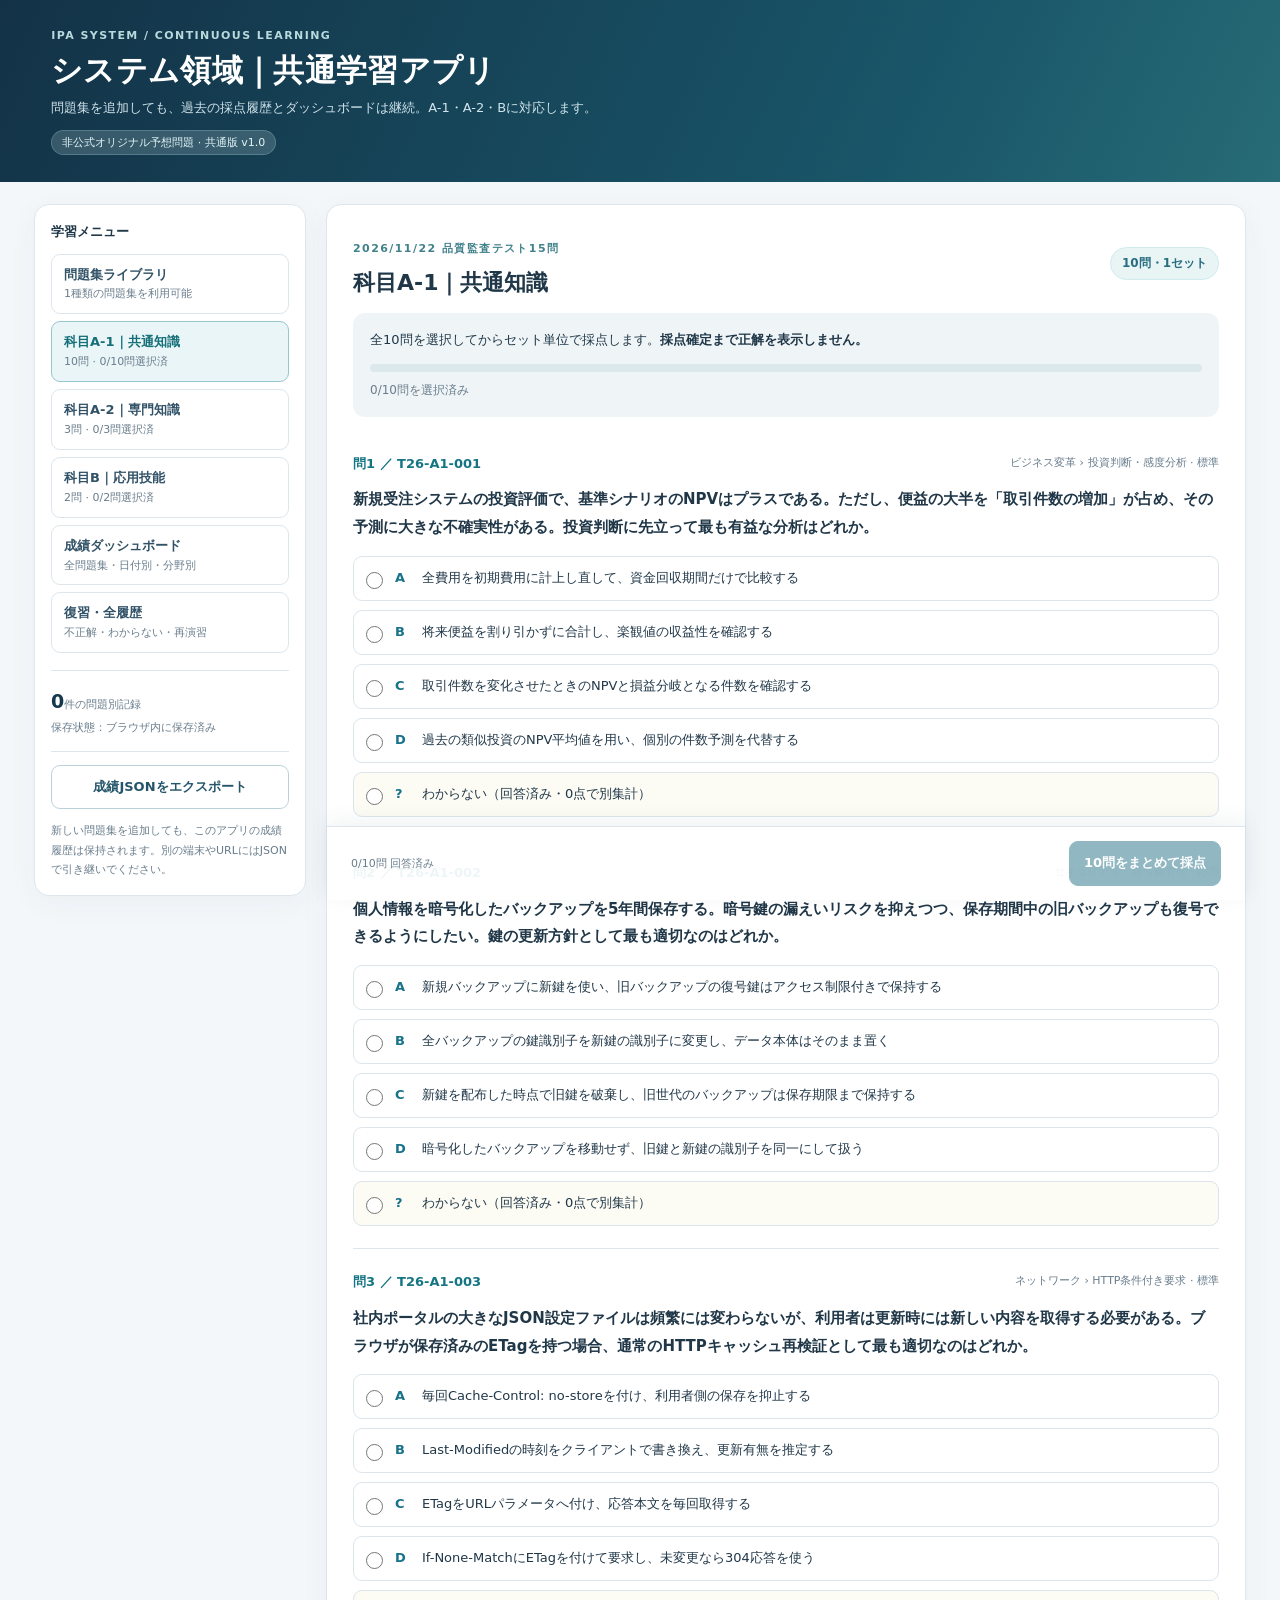
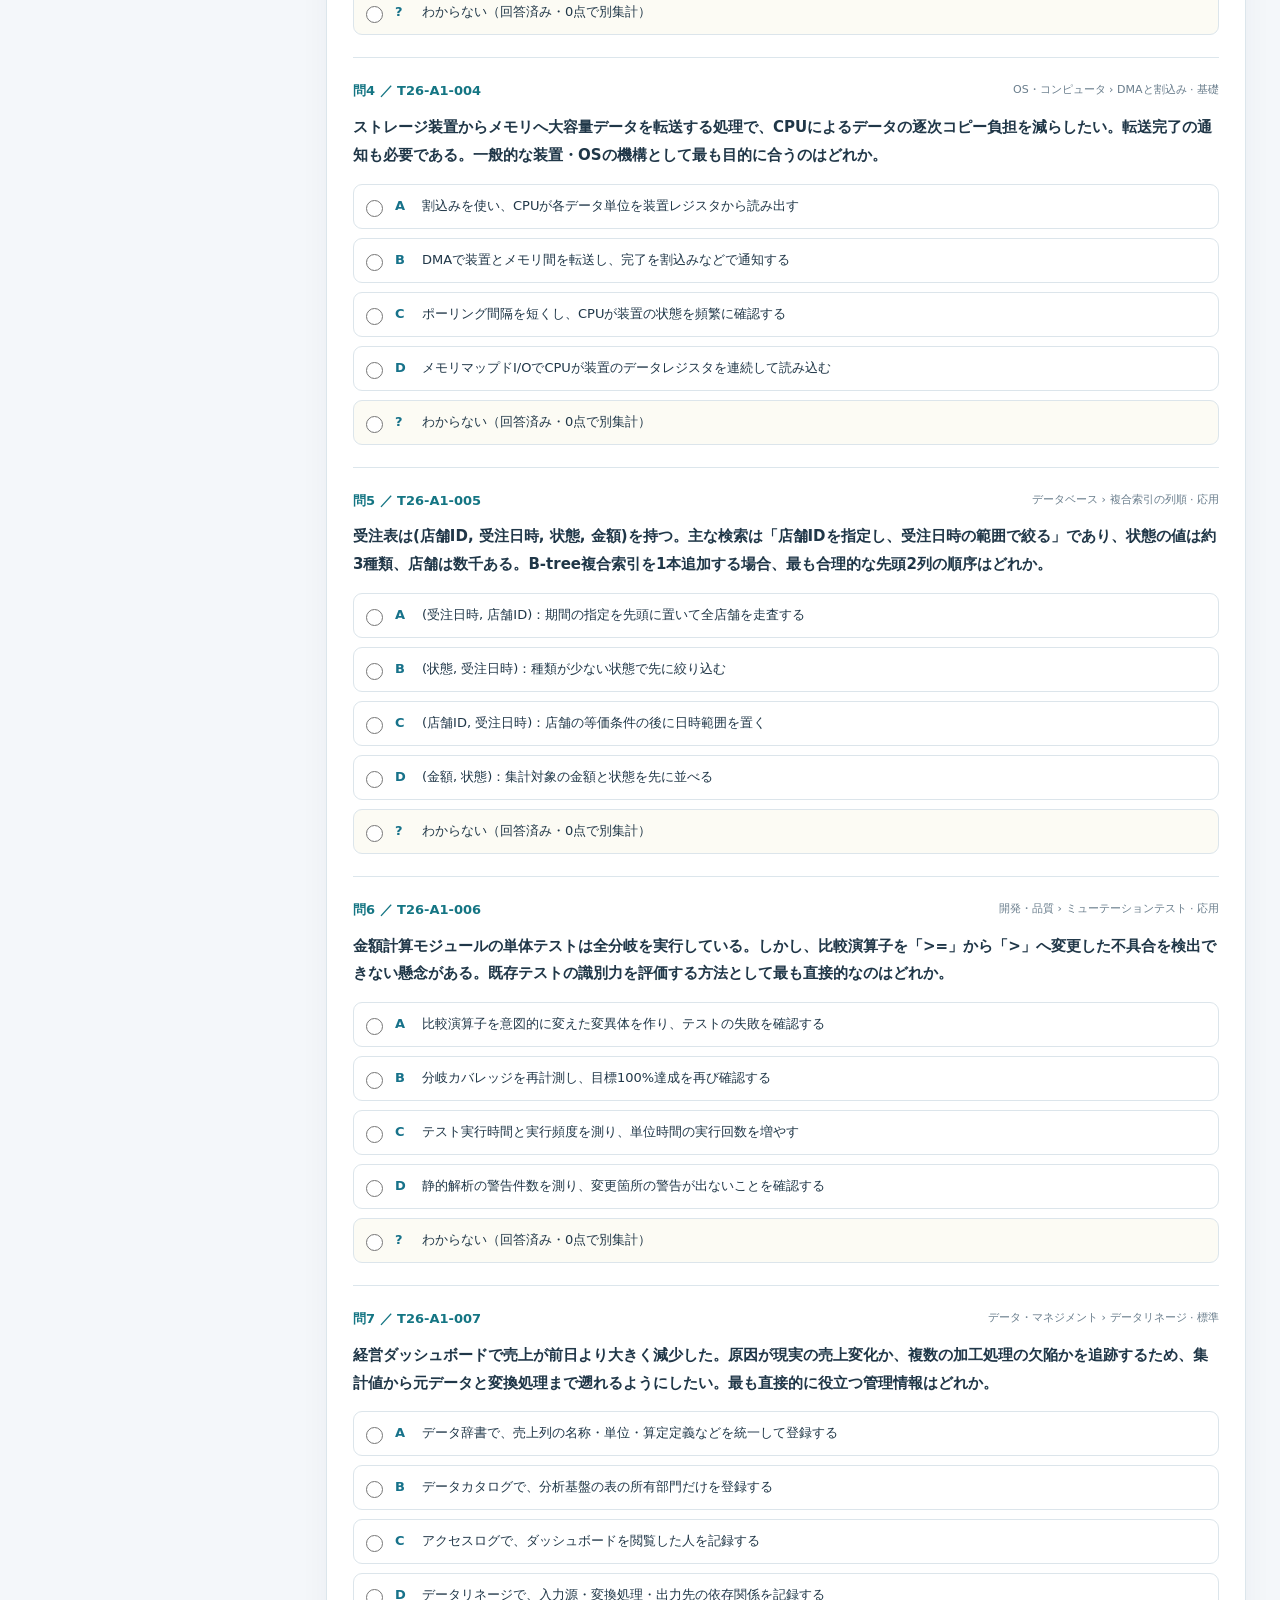
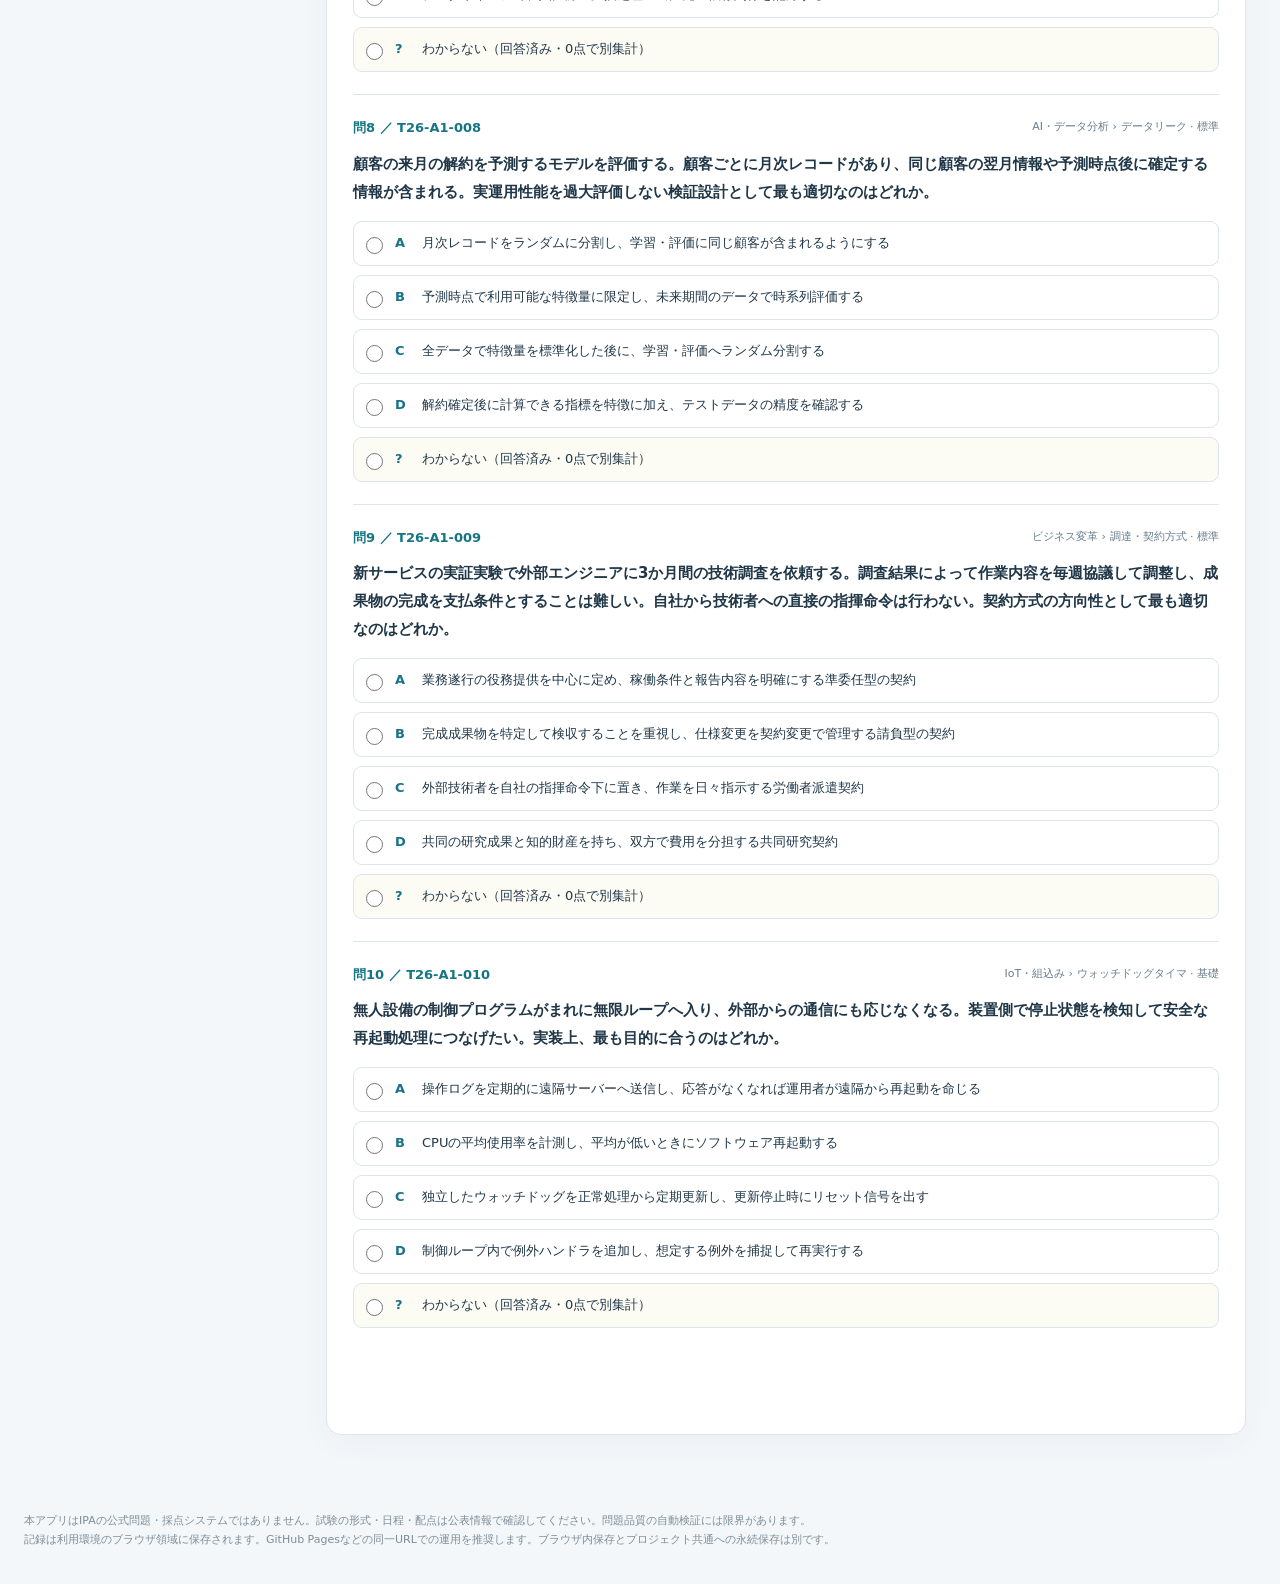
==== index.html @ 2ac427dd "Publish IPA learning app" ====
<!DOCTYPE html>
<html lang="ja"><head><meta charset="utf-8"><meta name="viewport" content="width=device-width, initial-scale=1">
<title>IPA システム領域｜共通学習アプリ v1</title><meta name="description" content="IPAシステム領域の品質監査済み予想問題と累積成績を一元管理する学習アプリ">
<style>:root{--bg:#f4f7fa;--ink:#203748;--muted:#697d8c;--line:#dce6ec;--paper:#fff;--navy:#14384c;--teal:#147583;--teal-soft:#eaf5f7;--green:#117c62;--green-soft:#eaf8f1;--amber:#91621e;--red:#b34f4d;--red-soft:#fff2ef;--shadow:0 7px 30px rgba(22,49,71,.045)}
*{box-sizing:border-box}html{scroll-behavior:smooth}body{margin:0;background:var(--bg);color:var(--ink);font-family:system-ui,-apple-system,"Hiragino Kaku Gothic ProN","Yu Gothic",Meiryo,sans-serif;line-height:1.75;font-size:14px}button,input,select{font:inherit}button{cursor:pointer}button:disabled{opacity:.47;cursor:not-allowed}button:focus-visible,input:focus-visible,select:focus-visible,summary:focus-visible{outline:3px solid #7cc6d5;outline-offset:2px}
header{background:linear-gradient(115deg,#133247 0%,#195568 70%,#276c76);color:white;padding:26px clamp(15px,4vw,55px) 27px}header .inner{max-width:1430px;margin:auto}header .eyebrow{color:#b8dadd}header h1{font-size:clamp(24px,2.4vw,33px);margin:5px 0 6px;line-height:1.32;letter-spacing:.01em}header p{margin:0;color:#d0e4eb;font-size:13px}.eyebrow{text-transform:uppercase;letter-spacing:.13em;color:#40818b;font-weight:850;font-size:11px;margin:0 0 5px}.top-chip{display:inline-block;background:#d5edef30;border:1px solid #8cc7d050;color:#e2f5f8;border-radius:30px;padding:2px 10px;font-size:11px;margin-top:10px}
.shell{max-width:1480px;margin:auto;display:grid;grid-template-columns:272px minmax(0,1fr);gap:20px;padding:22px clamp(12px,3vw,34px) 60px}.side{position:sticky;top:16px;align-self:start;border:1px solid var(--line);background:var(--paper);border-radius:15px;box-shadow:var(--shadow);padding:16px;max-height:calc(100vh - 33px);overflow:auto}.side-title{font-size:13px;font-weight:850;margin-bottom:10px}.navlist{display:grid;gap:7px}.navbtn{text-align:left;border:1px solid var(--line);background:white;border-radius:9px;padding:11px 12px;color:#315267;font-size:13px;font-weight:750;line-height:1.45}.navbtn small{display:block;font-weight:450;font-size:11px;color:var(--muted);margin-top:2px}.navbtn.active{background:var(--teal-soft);border-color:#96c6d0;color:#146f79}.navbtn:hover{border-color:#8eb8c6}.side-info{margin-top:17px;padding-top:14px;border-top:1px solid var(--line);color:var(--muted);font-size:11px}.side-info b{font-size:19px;color:var(--navy)}.side-info hr{border:0;border-top:1px solid var(--line);margin:13px 0}.side-info p{font-size:11px;margin:12px 0 0}
.main{min-width:0}.panel{border:1px solid var(--line);border-radius:15px;background:var(--paper);box-shadow:var(--shadow);padding:24px 26px;margin-bottom:16px}.panel h2{font-size:22px;margin:0 0 15px;line-height:1.4}.panel h3{font-size:17px;margin:18px 0 9px}.panel h3:first-child{margin-top:0}.panel p{margin:10px 0}.head-row{display:flex;justify-content:space-between;gap:15px;align-items:center;flex-wrap:wrap;margin-bottom:14px}.head-row h2,.head-row h3{margin:0}.tag{background:#e9f5f5;color:#286e80;border:1px solid #ceebed;border-radius:40px;padding:5px 11px;font-size:12px;font-weight:750}.micro{font-size:11px;color:var(--muted)}.muted{color:var(--muted)}.empty{background:#f6f9fb;border:1px dashed #c8dce5;border-radius:9px;padding:23px;text-align:center;color:var(--muted);font-size:13px}.btn{border:1px solid #bbd1da;border-radius:9px;background:white;color:#25556b;padding:10px 14px;font-size:13px;font-weight:760;white-space:nowrap}.btn:hover:not(:disabled){background:#eff7fa}.btn.primary{background:#17677d;color:white;border-color:#17677d}.btn.primary:hover:not(:disabled){background:#164e61}.btn.full{width:100%}.actions{display:flex;gap:9px;flex-wrap:wrap;align-items:center}
.summary{background:#eff5f7;border-radius:12px;padding:16px 17px;margin:14px 0;font-size:13px}.summary p{margin:8px 0 0;font-size:12px;color:var(--muted)}.progress{height:8px;background:#dbe8ec;border-radius:8px;overflow:hidden;margin-top:12px}.progress span{display:block;background:#248590;height:100%}.question{padding:22px 0;border-bottom:1px solid var(--line)}.question:last-of-type{border-bottom:0}.question-meta{display:flex;align-items:start;justify-content:space-between;flex-wrap:wrap;gap:7px;margin-bottom:11px}.question-num{font-weight:820;color:var(--teal);font-size:13px}.stem{font-size:15px;font-weight:750;line-height:1.85;white-space:pre-wrap}.case{white-space:pre-wrap;border-left:4px solid #91adbc;background:#f3f7fa;border-radius:0 8px 8px 0;padding:14px 16px;font-size:13px;line-height:1.95;margin:9px 0 15px}.choices{display:grid;gap:9px;margin-top:14px}.choice{display:flex;align-items:flex-start;gap:12px;border:1px solid #dce5eb;border-radius:9px;padding:11px 12px;background:white;cursor:pointer;line-height:1.6;font-size:13px}.choice input{margin:4px 0 0;flex-shrink:0;accent-color:#137988;width:17px;height:17px}.choice b{color:#17728a;min-width:15px}.choice:has(input:checked){background:#ebf7f8;border-color:#77aeb7}.choice:hover{border-color:#87b7c1}.choice.right-choice{background:var(--green-soft);border-color:#9bcfb5}.choice.wrong-choice{background:var(--red-soft);border-color:#edb8b1}.choice.unknown-choice{background:#fcfbf4}.choice input:disabled{cursor:default}.explain{border-radius:10px;border:1px solid #dae8eb;background:#f4f8fa;padding:13px 15px;margin-top:13px}.explain details{margin-top:8px}.explain summary{cursor:pointer;color:#116c82;font-weight:800;font-size:13px}.explain p{font-size:13px;line-height:1.9}.result-heading{font-weight:850}.right-text{color:var(--green)}.wrong-text{color:var(--red)}.option-notes{list-style:none;padding:0;display:grid;gap:8px}.option-notes li{border-left:3px solid #a9bdca;background:white;border-radius:5px;padding:9px 12px;font-size:12px}.option-notes li.right-note{border-left-color:#1c9872;background:#e8f7ed}.sticky-actions{position:sticky;bottom:0;background:#ffffffed;border-top:1px solid var(--line);margin:10px -26px -24px;padding:14px 24px;box-shadow:0 -5px 20px #1a3b5111;display:flex;justify-content:space-between;align-items:center;flex-wrap:wrap;gap:9px;z-index:4}
.metrics{display:grid;grid-template-columns:repeat(4,minmax(0,1fr));gap:10px;margin:15px 0}.metric{background:#f0f6f8;border-radius:10px;padding:14px 15px;min-width:0}.metric strong{font-size:clamp(17px,2vw,28px);font-weight:850;line-height:1.32;display:block;overflow-wrap:anywhere}.metric span{font-size:11px;color:#587182;display:block;margin-top:4px}.metric small{font-size:10px;color:var(--muted)}.pills{display:flex;gap:6px;flex-wrap:wrap;margin:14px 0}.pill{padding:4px 9px;border-radius:30px;font-size:11px;background:#eff3f5;color:#697d89;border:1px solid #dbe6ec}.pill.pass{background:#e9f7f0;color:#136f57;border-color:#b4dcc6}.pill.fail{background:#fff3ee;color:#a96736;border-color:#e5cfc0}
.library-list{display:grid;gap:13px;margin-top:19px}.library-bank{padding:16px 18px;border:1px solid #dce6eb;border-radius:11px;background:#fbfdfe}.library-bank h3{margin:3px 0 4px;font-size:17px}.library-bank p{margin:5px 0}.library-bank .actions{margin-top:10px}.filter-bar{display:flex;gap:10px;flex-wrap:wrap;align-items:end;margin:14px 0 17px}.filter-bar label{font-size:12px;color:#586f7e;display:grid;gap:4px;flex:1;min-width:160px}select,input[type=date]{background:white;color:var(--ink);padding:9px 11px;border:1px solid #cadce3;border-radius:8px;max-width:100%;min-width:0}.schedule label{min-width:130px}.tablewrap{max-width:100%;overflow:auto}table{border-collapse:collapse;width:100%;font-size:12px;margin:10px 0 15px}th{background:#f0f6f8;text-align:left;color:#4f6a7a}td,th{border-bottom:1px solid #e0eaf0;padding:10px 11px;vertical-align:top}td:nth-child(n+2),th:nth-child(n+2){font-variant-numeric:tabular-nums}.subsection-title{font-size:13px;font-weight:800;color:#4b7583;margin-top:20px}.graph{border:1px solid #dfebf0;border-radius:9px;overflow:auto;padding:8px;background:#fff;margin:10px 0}.graph svg{min-width:560px;width:100%;max-height:330px}.panel details{margin-top:9px}.panel summary{color:#146f83;cursor:pointer;font-weight:750}.review{background:#f7fafb;padding:12px 14px;border-radius:9px;border:1px solid #dde8ee}.review summary{margin-bottom:10px}
.notice{position:fixed;z-index:1001;left:50%;top:12px;transform:translateX(-50%);padding:13px 18px;border-radius:11px;background:#1b5565;color:white;box-shadow:0 8px 28px #102e4066;max-width:min(92vw,790px);width:max-content;font-size:13px}.notice-error{background:#984444}.modal{position:fixed;inset:0;background:#0e2338a3;z-index:1000;display:flex;justify-content:center;align-items:center;padding:20px}.modal[hidden],.notice[hidden]{display:none}.modal-card{max-width:520px;width:100%;background:white;border:1px solid #dce7ed;padding:27px;border-radius:15px;box-shadow:0 13px 40px #091d3073}.modal-card h2{margin:0 0 7px;font-size:20px}.modal-card p{font-size:14px;white-space:pre-wrap}.modal-card .actions{justify-content:flex-end;margin-top:20px}footer{padding:0 24px 35px;max-width:1400px;margin:auto;color:#7d8d98;font-size:11px}
@media(max-width:900px){.shell{grid-template-columns:1fr;padding:12px 10px 45px}.side{position:static;max-height:none}.navlist{grid-template-columns:repeat(2,minmax(0,1fr))}.panel{padding:18px}.sticky-actions{margin:10px -18px -18px;padding:12px 17px}.metrics{grid-template-columns:repeat(2,minmax(0,1fr))}}@media(max-width:540px){.navlist{grid-template-columns:1fr 1fr}.navbtn{font-size:12px;padding:9px}.panel{padding:15px}.sticky-actions{margin:10px -15px -15px;padding:12px 14px}.choice{font-size:12px;padding:9px}.metrics{gap:7px}.metric{padding:11px}.head-row h2{font-size:18px}.filter-bar{display:block}.filter-bar label{margin:8px 0}.btn{font-size:12px;padding:9px 10px}}
</style></head>
<body><header><div class="inner"><p class="eyebrow">IPA SYSTEM / CONTINUOUS LEARNING</p><h1>システム領域｜共通学習アプリ</h1>
<p>問題集を追加しても、過去の採点履歴とダッシュボードは継続。A-1・A-2・Bに対応します。</p><span class="top-chip">非公式オリジナル予想問題 · 共通版 v1.0</span></div></header>
<div class="shell"><aside class="side" id="side" aria-label="学習メニュー"></aside><main class="main" id="main" tabindex="-1"></main></div>
<footer>本アプリはIPAの公式問題・採点システムではありません。試験の形式・日程・配点は公表情報で確認してください。問題品質の自動検証には限界があります。<br>記録は利用環境のブラウザ領域に保存されます。GitHub Pagesなどの同一URLでの運用を推奨します。ブラウザ内保存とプロジェクト共通への永続保存は別です。</footer>
<div id="modal" class="modal" role="dialog" aria-modal="true" aria-labelledby="modal-title" aria-describedby="modal-message" hidden><div class="modal-card"><h2 id="modal-title">操作の確認</h2><p id="modal-message"></p><div class="actions"><button type="button" class="btn" data-modal="no">キャンセル</button><button type="button" class="btn primary" id="modal-yes" data-modal="yes">確定する</button></div></div></div>
<div id="notice" class="notice" role="status" aria-live="polite" hidden></div>
<input type="file" accept="application/json,.json" multiple hidden id="bank-file" aria-label="問題集JSONファイル">
<input type="file" accept="application/json,.json" hidden id="record-file" aria-label="成績JSONファイル">
<script type="application/json" id="seed-bank">{"bank_version":"ipa-pds-system-original-quality-test-20261122-v1","schema_version":"2.0","mode":"learning","source_notice":"非公式オリジナル予想問題。IPA公式問題ではない。2026-11-22時点の公表案に基づく。","source_urls":["https://www.ipa.go.jp/shiken/syllabus/henkou/2026/20260630.html","https://www.ipa.go.jp/shiken/syllabus/henkou/2026/20260622.html"],"total_questions":15,"questions":[{"question_id":"T26-A1-001","question_version":"1.0.0","section":"A1","major":"ビジネス変革","minor":"投資判断・感度分析","difficulty":"標準","stem":"新規受注システムの投資評価で、基準シナリオのNPVはプラスである。ただし、便益の大半を「取引件数の増加」が占め、その予測に大きな不確実性がある。投資判断に先立って最も有益な分析はどれか。","options":["全費用を初期費用に計上し直して、資金回収期間だけで比較する","将来便益を割り引かずに合計し、楽観値の収益性を確認する","取引件数を変化させたときのNPVと損益分岐となる件数を確認する","過去の類似投資のNPV平均値を用い、個別の件数予測を代替する"],"answer":"C","why":"不確実なのは便益の主要な決定要因である取引件数なので、その値を変えた感度分析でNPVの符号が変わる境界を確認する。期待NPVが正でも、成立条件が脆弱であれば意思決定上のリスクは大きい。","optionNotes":["回収期間は資金繰り上の指標として役立つが、今回の最大不確実要因である取引件数の影響を切り分けない。資金制約が支配的な案件では補助指標になり得る。","割引前の合計は短期のキャッシュイン把握に使えるが、NPVで評価する前提の時間価値を落とす。楽観値の確認だけでは下振れ耐性を示せない。","正解。単価・利益率・運用費などを固定した上で取引件数を上下に振ると、NPVがゼロになる条件と見込みの安全余裕を評価できる。","過去案件の実績は予測校正に役立つ一方、今回の件数予測を置き換えるだけでは個別案件の収益構造を説明しない。類似性が高い場合には参照値となる。"],"depth":"NPVは将来の正味キャッシュフローを割引率で現在価値に直した総和から初期投資を差し引く。感度分析は一つの入力変数を変動させ、出力の変化を見る手法で、複数変数を同時に変えるシナリオ分析とも区別する。","application":"件数が損益分岐点に近い場合は、段階導入で実績を測り、追加投資を判断する方法がある。件数だけでなく顧客単価や解約率との相関を考慮する必要もある。","case":"","syllabus_mapping":"共通知識：ビジネス変革／経営戦略"},{"question_id":"T26-A1-002","question_version":"1.0.0","section":"A1","major":"セキュリティ","minor":"暗号鍵管理","difficulty":"応用","stem":"個人情報を暗号化したバックアップを5年間保存する。暗号鍵の漏えいリスクを抑えつつ、保存期間中の旧バックアップも復号できるようにしたい。鍵の更新方針として最も適切なのはどれか。","options":["新規バックアップに新鍵を使い、旧バックアップの復号鍵はアクセス制限付きで保持する","全バックアップの鍵識別子を新鍵の識別子に変更し、データ本体はそのまま置く","新鍵を配布した時点で旧鍵を破棄し、旧世代のバックアップは保存期限まで保持する","暗号化したバックアップを移動せず、旧鍵と新鍵の識別子を同一にして扱う"],"answer":"A","why":"鍵をローテーションしても、旧鍵で暗号化されたデータは自動的に新鍵で読めるようにならない。長期保存が必要なら、新規データは新鍵に切り替え、旧世代データの読取り経路と旧鍵のアクセス制限・廃棄時期を管理する。","optionNotes":["正解。鍵世代とバックアップの対応を記録し、旧鍵は保護された鍵管理基盤で必要期間だけ利用可能にする。必要なら旧データを安全に再暗号化する。","鍵識別子は復号に使う鍵を選ぶメタデータであり、暗号文自体を変換しない。再暗号化やデータ鍵の再ラップを別途実施した場合には新識別子が妥当となる。","旧世代データを消してよい保持方針なら旧鍵廃棄も選択肢だが、この設問の5年間復号できる要件に反する。","同一の鍵識別子で異なる鍵実体を指すと、再現性と監査性を損なう。鍵世代に追随できる暗号鍵管理が必要で、移動の有無は本質ではない。"],"depth":"暗号鍵には暗号化・復号に用いるデータ鍵と、それを暗号化して保護する鍵暗号化鍵がある。データ鍵を再ラップする方式なら大量の暗号文を再暗号化せずに鍵保護階層を変更できる場合がある。何を更新したかを区別する。","application":"バックアップ復元訓練は「データが残っている」だけでなく、その時点で適切な鍵世代が復号可能かも検証する。退職者や委託先の権限が旧鍵に残っていないか確認する。","case":"","syllabus_mapping":"共通知識：セキュリティ／暗号技術"},{"question_id":"T26-A1-003","question_version":"1.0.0","section":"A1","major":"ネットワーク","minor":"HTTP条件付き要求","difficulty":"標準","stem":"社内ポータルの大きなJSON設定ファイルは頻繁には変わらないが、利用者は更新時には新しい内容を取得する必要がある。ブラウザが保存済みのETagを持つ場合、通常のHTTPキャッシュ再検証として最も適切なのはどれか。","options":["毎回Cache-Control: no-storeを付け、利用者側の保存を抑止する","Last-Modifiedの時刻をクライアントで書き換え、更新有無を推定する","ETagをURLパラメータへ付け、応答本文を毎回取得する","If-None-MatchにETagを付けて要求し、未変更なら304応答を使う"],"answer":"D","why":"ETagはサーバーが表現の版を識別するバリデータであり、If-None-Matchを伴う条件付きGETで再検証できる。未更新なら304 Not Modifiedによって応答本文の再転送を省け、更新時は新しい表現を得られる。","optionNotes":["機密情報を端末に残したくない場合にはno-storeが有効だが、今回の転送量削減と再利用の目的とは異なる。","Last-Modified/If-Modified-Sinceの再検証も候補だが、クライアントが独自に時刻を書き換えるとサーバー側の更新判定として信頼できない。","URLのバージョニングはビルド資産の配信には適するが、毎回本文を取得すると未変更時の転送量を削減できない。","正解。サーバー側でETagと現在の表現を比較し、同一なら304、異なれば200と新しい表現を返す。"],"depth":"HTTPキャッシュのfreshness（まだ再検証せずに使用できる期間）とvalidation（保存した内容が現在も正しいかの確認）は別の概念。ETagは通常、レスポンスの特定の表現に対する識別子で、条件付き要求に利用する。","application":"共有キャッシュがユーザー固有のJSONを混同しないよう、認証情報、Cache-Control、Vary等の設計を確認する。更新頻度が低い場合はキャッシュ再検証が帯域と鮮度の折衷になる。","case":"","syllabus_mapping":"共通知識：ネットワーク／Web技術"},{"question_id":"T26-A1-004","question_version":"1.0.0","section":"A1","major":"OS・コンピュータ","minor":"DMAと割込み","difficulty":"基礎","stem":"ストレージ装置からメモリへ大容量データを転送する処理で、CPUによるデータの逐次コピー負担を減らしたい。転送完了の通知も必要である。一般的な装置・OSの機構として最も目的に合うのはどれか。","options":["割込みを使い、CPUが各データ単位を装置レジスタから読み出す","DMAで装置とメモリ間を転送し、完了を割込みなどで通知する","ポーリング間隔を短くし、CPUが装置の状態を頻繁に確認する","メモリマップドI/OでCPUが装置のデータレジスタを連続して読み込む"],"answer":"B","why":"DMA（Direct Memory Access）は対応する装置・コントローラーがCPUによる各バイトのコピーを介さずメモリとの間でデータを転送する仕組み。完了割込みと組み合わせることで転送と通知の役割を分けられる。","optionNotes":["割込み駆動I/Oは無駄な待ちを減らすが、各データ単位をCPUがコピーする設計では逐次コピー負荷が残る。小さいI/Oには適する場合がある。","正解。転送設定のCPU処理は必要だが、まとまった転送ではDMAによりCPUのコピー回数を減らし、完了割込みで次工程へつなげられる。","短いポーリング間隔は低遅延を得られることがある一方、状態監視のCPU占有が増え、データコピー問題そのものを解消しない。","メモリマップドI/Oは装置レジスタへのアクセス手段であり、CPUがデータを読み書きするならコピー負荷は残る。制御レジスタ操作には有効。"],"depth":"プログラムI/OとDMAはデータ転送の主体が異なり、割込みとポーリングは完了や状態をどう知るかの違いである。したがってDMA＋割込み、DMA＋ポーリングなど組合せも可能で、概念を同一視しない。","application":"高速I/OではDMAバッファの所有権、CPUキャッシュとの整合性、転送後にCPUが安全に参照できる時点を管理する必要がある。DMAが使えればすべてのI/Oが速いという意味ではない。","case":"","syllabus_mapping":"共通知識：OS・コンピュータ／入出力制御"},{"question_id":"T26-A1-005","question_version":"1.0.0","section":"A1","major":"データベース","minor":"複合索引の列順","difficulty":"応用","stem":"受注表は(店舗ID, 受注日時, 状態, 金額)を持つ。主な検索は「店舗IDを指定し、受注日時の範囲で絞る」であり、状態の値は約3種類、店舗は数千ある。B-tree複合索引を1本追加する場合、最も合理的な先頭2列の順序はどれか。","options":["(受注日時, 店舗ID)：期間の指定を先頭に置いて全店舗を走査する","(状態, 受注日時)：種類が少ない状態で先に絞り込む","(店舗ID, 受注日時)：店舗の等価条件の後に日時範囲を置く","(金額, 状態)：集計対象の金額と状態を先に並べる"],"answer":"C","why":"検索は店舗IDの等価条件と受注日時の範囲条件を組み合わせる。一般的なB-treeの左側からの利用特性を踏まえると、店舗IDを先頭にし、その店舗内を受注日時で範囲走査する構成が適合しやすい。","optionNotes":["全店舗の期間検索が主なら日時を先頭にする合理性がある。ただし今回の店舗指定が中心というクエリ特性では、日時範囲後の店舗条件を索引探索に使いにくい。","状態で絞るクエリが支配的なら候補になるが、設問では状態を主条件としていない。選択性の低さだけで常に不利と判断するわけでもない。","正解。店舗ごとに並んだ受注日時を範囲走査でき、主要クエリのアクセスパターンに合わせた配置になる。","金額集計をカバリング索引にしたい場合などは一部で有効だが、店舗・日時の検索条件を索引の先頭から利用しづらい。"],"depth":"複合B-tree索引では一般に等価述語を前に、範囲述語をその後に置くと探索範囲を絞りやすい。ただしDBエンジン、統計、クラスタ化、索引スキップスキャンなどにより実際の実行計画は異なる。","application":"本番相当の分布でEXPLAINや実行計画を測定し、追加索引の書込みコストも評価する。店舗IDの偏りが大きい場合、平均的な店舗の実行時間だけで設計しない。","case":"","syllabus_mapping":"共通知識：データベース／索引設計"},{"question_id":"T26-A1-006","question_version":"1.0.0","section":"A1","major":"開発・品質","minor":"ミューテーションテスト","difficulty":"応用","stem":"金額計算モジュールの単体テストは全分岐を実行している。しかし、比較演算子を「>=」から「>」へ変更した不具合を検出できない懸念がある。既存テストの識別力を評価する方法として最も直接的なのはどれか。","options":["比較演算子を意図的に変えた変異体を作り、テストの失敗を確認する","分岐カバレッジを再計測し、目標100%達成を再び確認する","テスト実行時間と実行頻度を測り、単位時間の実行回数を増やす","静的解析の警告件数を測り、変更箇所の警告が出ないことを確認する"],"answer":"A","why":"ミューテーションテストは演算子などに小さな人工的欠陥（変異）を入れ、テストが異常を検出できるかを確認する。比較演算子の変異が生き残れば、その境界を区別するテストが不足している可能性を示す。","optionNotes":["正解。>=を>へ変える変異体は境界値そのものを問うテストで検出できるかを評価する材料になる。等価な変異体である可能性の除外も必要。","分岐カバレッジは両分岐を通ったかを測るもので、境界値や比較演算子の意味差を観測できたかは示さない。カバレッジ不足の発見には有効。","短い実行時間はCI運用で重要だが、同じ入力の実行を増やしても検出能力を直接測る指標ではない。","静的解析は欠陥候補を検出できる一方、テストが条件の違いを見分ける能力を測定するものではない。"],"depth":"100%の網羅率と、誤った結果を検出できることは異なる。変異体を検出した場合は「kill」、テストが通ってしまう場合は「survive」と呼ぶ。境界値テストや期待結果のアサーションが弱いと変異体が生き残る。","application":"変異テストは計算量が大きくなるため、金額計算・権限判定など重要なロジックに絞って採用できる。テストの期待値を実装から再計算すると同じ誤りを見逃しやすい。","case":"","syllabus_mapping":"共通知識：ソフトウェア開発／テスト"},{"question_id":"T26-A1-007","question_version":"1.0.0","section":"A1","major":"データ・マネジメント","minor":"データリネージ","difficulty":"標準","stem":"経営ダッシュボードで売上が前日より大きく減少した。原因が現実の売上変化か、複数の加工処理の欠陥かを追跡するため、集計値から元データと変換処理まで遡れるようにしたい。最も直接的に役立つ管理情報はどれか。","options":["データ辞書で、売上列の名称・単位・算定定義などを統一して登録する","データカタログで、分析基盤の表の所有部門だけを登録する","アクセスログで、ダッシュボードを閲覧した人を記録する","データリネージで、入力源・変換処理・出力先の依存関係を記録する"],"answer":"D","why":"リネージはデータがどこから来て、どの変換を通り、どの出力へ使われたかを辿る情報である。異常値の原因を特定するとき、入力データの変化と変換ロジックの変更を切り分ける経路を提供する。","optionNotes":["売上列の算定定義が変わった場合にはデータ辞書が異常の切分けに役立つ。ただしデータが通過した各変換処理と依存先の追跡までは提供しない。","所有者情報は問い合わせ先を特定する際には重要だが、処理間の依存関係や発生箇所を直接追跡する情報ではない。","アクセスログは閲覧監査に有効だが、集計値の生成経路や欠陥の伝播を示すものではない。","正解。売上ソース、抽出・フィルタ・通貨換算・結合、表示テーブルを関連付ければ、どの段で件数が減ったかを調べられる。"],"depth":"リネージには表単位と列単位など粒度がある。列単位では「税込金額」がどの入力列と換算処理から生まれたかを追える。辞書・カタログ・品質ルールとの連携で分析資産の信頼性を高める。","application":"前日の急減がソース側の遅延によるものなら、リネージだけでなく処理時刻・到着遅延・品質検証の記録が必要になる。監視と根本原因調査の役割を分ける。","case":"","syllabus_mapping":"共通知識：データ活用／データ管理"},{"question_id":"T26-A1-008","question_version":"1.0.0","section":"A1","major":"AI・データ分析","minor":"データリーク","difficulty":"標準","stem":"顧客の来月の解約を予測するモデルを評価する。顧客ごとに月次レコードがあり、同じ顧客の翌月情報や予測時点後に確定する情報が含まれる。実運用性能を過大評価しない検証設計として最も適切なのはどれか。","options":["月次レコードをランダムに分割し、学習・評価に同じ顧客が含まれるようにする","予測時点で利用可能な特徴量に限定し、未来期間のデータで時系列評価する","全データで特徴量を標準化した後に、学習・評価へランダム分割する","解約確定後に計算できる指標を特徴に加え、テストデータの精度を確認する"],"answer":"B","why":"本番では予測時点より未来の情報を使えない。特徴量の利用可能時点を固定し、未来期間を評価に回すと、時間の逆流によるデータリークを抑制し実際の予測条件に近づけられる。","optionNotes":["同一顧客の時間的に近い記録が学習・評価へ混入すると、個人固有の傾向を過剰に利用して精度が高く見える場合がある。将来への一般化検証には不向き。","正解。学習時点より後の月をテストに使い、特徴量がその時点で取得できることを確認する。必要に応じ顧客単位の分割制約も加える。","全データから平均・分散を求めると、評価期間の情報が前処理に流入する。学習データだけでfitし評価へ適用する。","解約確定後の情報は学習時には強い説明変数になり得るが、予測時には取得できないためオンライン性能を評価できない。"],"depth":"データリークは目的変数そのものが特徴に混じるケースだけでなく、未来情報を用いた集計や前処理、重複顧客の分割によっても発生する。時系列検証では学習窓と評価窓、必要なら情報公開遅延のギャップを設ける。","application":"本番で解約確定まで2週間かかる属性なら、特徴量作成時に確定日を持たせる必要がある。評価指標が高いほど、ラベルの生成経路を監査する価値がある。","case":"","syllabus_mapping":"共通知識：AI・データ活用／モデル評価"},{"question_id":"T26-A1-009","question_version":"1.0.0","section":"A1","major":"ビジネス変革","minor":"調達・契約方式","difficulty":"標準","stem":"新サービスの実証実験で外部エンジニアに3か月間の技術調査を依頼する。調査結果によって作業内容を毎週協議して調整し、成果物の完成を支払条件とすることは難しい。自社から技術者への直接の指揮命令は行わない。契約方式の方向性として最も適切なのはどれか。","options":["業務遂行の役務提供を中心に定め、稼働条件と報告内容を明確にする準委任型の契約","完成成果物を特定して検収することを重視し、仕様変更を契約変更で管理する請負型の契約","外部技術者を自社の指揮命令下に置き、作業を日々指示する労働者派遣契約","共同の研究成果と知的財産を持ち、双方で費用を分担する共同研究契約"],"answer":"A","why":"調査という役務を継続して遂行し、作業内容が変動し、完成物の引渡しを支払条件としにくいなら、準委任型の考え方が合う。契約類型の名称だけでなく成果物・責任範囲・報告義務を具体化する必要がある。","optionNotes":["正解。業務遂行の善管注意義務、報告・協議、稼働時間などを明確にし、完成の有無によらない業務遂行を評価する。","成果物・受入基準が固まっている開発では請負が有効だが、毎週変化する調査範囲では仕様確定・検収を前提にしづらい。","労働者派遣は発注側が直接指揮命令する場合に適するが、設問では個々の技術者へ直接の指揮命令を行わず、委託先と協議して調査を進める。","共同研究は当事者双方が研究目的や費用・知財を共有する場合に合理的だが、ここでは外部の専門家に役務提供を依頼する業務が中心で、共同事業の前提がない。"],"depth":"日本の民法上、請負は仕事の完成、準委任は委託された事務処理を目的とする。報酬や検収の具体条件は契約で定め、契約名だけで実質が確定するとは限らない。業務委託では指揮命令など労働者派遣との区別にも留意する。","application":"試行錯誤が多いPoCは、調査部分を準委任とし、仕様確定後の実装部分を別途請負とする分離調達が考えられる。途中成果の共有方法と知的財産・秘密保持を明示する。","case":"","syllabus_mapping":"共通知識：企業活動／調達"},{"question_id":"T26-A1-010","question_version":"1.0.0","section":"A1","major":"IoT・組込み","minor":"ウォッチドッグタイマ","difficulty":"基礎","stem":"無人設備の制御プログラムがまれに無限ループへ入り、外部からの通信にも応じなくなる。装置側で停止状態を検知して安全な再起動処理につなげたい。実装上、最も目的に合うのはどれか。","options":["操作ログを定期的に遠隔サーバーへ送信し、応答がなくなれば運用者が遠隔から再起動を命じる","CPUの平均使用率を計測し、平均が低いときにソフトウェア再起動する","独立したウォッチドッグを正常処理から定期更新し、更新停止時にリセット信号を出す","制御ループ内で例外ハンドラを追加し、想定する例外を捕捉して再実行する"],"answer":"C","why":"ウォッチドッグタイマは正常に進捗する処理から一定時間内に更新されることを前提に、更新が途絶えるとリセットなどを起こす監視機構。プログラム自体が応答不能な状態にも外側から対処できる。","optionNotes":["遠隔監視は運用面で有益だが、通信にも応じないという条件では遠隔命令が実行される保証がない。独立した遠隔電源制御がある場合は補完策になる。","CPU使用率が高い無限ループも低い待機ハングもあり、平均CPUだけでは異常検知が不安定。ソフトウェア自身が生存している前提も残る。","正解。外部ハードウェアのウォッチドッグ等なら制御プログラムのフリーズ時もタイムアウト検知ができる。","例外処理は明示的に発生する例外に対応できるが、無限ループに入ったまま例外が発生しない状況では動作しない。"],"depth":"ウォッチドッグを単に割込みで定期更新すると、本来の制御タスクが停止していても生存と誤認する。重要なタスクの正常進捗を確認できたときだけ更新する設計が必要。リセットと安全停止を同義としない。","application":"再起動時に駆動部が危険な動きをしないよう、出力を安全状態へ遷移させる回路や初期化シーケンスを別途設計する。原因追跡のためリセット原因を記録する。","case":"","syllabus_mapping":"共通知識：組込みシステム／信頼性"},{"question_id":"T26-A2-001","question_version":"1.0.0","section":"A2","major":"ネットワーク設計","minor":"顧客別API流量制御","difficulty":"応用","stem":"公開検索APIで顧客ごとの呼出し頻度を制御したい。顧客ごとに長期平均5件/秒を許容し、通常時には瞬間的な20件の要求も受け付ける。超過した要求は429応答として、待ち行列には入れない。他の顧客の利用状況で個々の許容量が減らない方式として、最も適切なのはどれか。","options":["顧客全体で100並列の共有セマフォを置き、空いた順に処理を開始する","顧客別に60秒固定窓で300回を許容し、窓の境界でカウンタを戻す","顧客別に流入要求を順にキューへ蓄積し、上限なく待ち時間を許容する","顧客別に容量20のトークンバケットを持ち、毎秒5個の割合で補充する"],"answer":"D","why":"トークンバケットは容量でバーストの上限を、補充速度で長期平均の処理量を制御する。顧客ごとに独立してバケットを設け、残数が足りないときに429を返せば、指定された3つの条件に対応できる。","optionNotes":["同時実行数を制御するセマフォはバックエンドの負荷保護に有効だが、顧客単位の5件/秒という要求頻度を制限できず、共有枠の取り合いも起こる。","60秒窓で300回は平均5件/秒の目安にはなるが、窓の境界付近で大量要求が集中することを制限しにくい。瞬間20件の制約に合わない。","キューによる平滑化は処理遅延を許容する非同期バッチに向くが、超過時には429を返し待ち行列へ入れないという設問条件に反する。","正解。バケット容量20が瞬間的な受入上限、毎秒5個の補充が長期的な持続率を定める。超過要求は待たせず429を返す。"],"depth":"トークンバケットは要求1件につきトークンを1個消費し、空なら拒否する。バケット容量は貯められる最大のトークン数であり、連続した大量要求に対する上限となる。漏出バケット方式とはバースト許容の性質が異なる。","application":"複数サーバーにAPIを分散する場合、各サーバーが独立したバケットを持つと全体の上限が倍増する。顧客別カウンタの一貫性と低遅延のバランス、429のRetry-Afterなどを設計する。","case":"","syllabus_mapping":"専門知識：ネットワーク／API設計・流量制御"},{"question_id":"T26-A2-002","question_version":"1.0.0","section":"A2","major":"データベース設計","minor":"ホットパーティション対策","difficulty":"応用","stem":"複数拠点の計測データを時刻順のキーで分散DBに格納したところ、最新時刻への書込みが一つのパーティションに集中した。全件に対する時間範囲検索も必要で、書込み負荷が課題である。候補のうち最も妥当な設計変更はどれか。","options":["時刻順の単一キーを維持し、対象パーティションの読取りレプリカの台数を増やす","拠点又は分散用バケットをキーに加えて書込みを分散し、時間検索で集約する","時刻をミリ秒から秒へ丸め、同じ時刻値へ書込みを集中させる","検索のために時刻索引を増やし、単一キーの分散方式は維持する"],"answer":"B","why":"単調増加する時刻を分散キーにすると、最も新しい範囲への書込みが一箇所に偏る可能性がある。分散用のキーを加えて書込み先を分け、読み出し側で複数パーティションを集約するのが、書込みと範囲検索のトレードオフに合う。","optionNotes":["読取りレプリカ増強は読取り性能や可用性には役立つが、集中している書込み先の負荷は基本的に解消しない。","正解。ハッシュバケットや拠点キーを組み合わせると新規書込みを分散できるが、期間検索は対象バケット横断となるため集約負荷を見積もる。","丸めは記録の時間精度を落とし、同じ値が増えて衝突を生みやすい。高精度が不要な分析用集計では有効な場合がある。","時刻索引は範囲検索を助けるが、分散キーのホットスポットは残る。索引更新の書込み負荷も増える可能性がある。"],"depth":"シャーディングキーはデータの局所性と負荷均等性の両方に影響する。時刻が連続的に増えるワークロードでは、単純な範囲シャーディングでホットスポットが起こりやすい。ハッシュ分散は書込みを均等化できる一方、範囲走査を複雑にする。","application":"監視では各パーティションの書込みQPSと遅延P99を見る。拠点ごとのデータ量が極端に異なるなら拠点キーだけでなく補助的な分散バケットを設ける。","case":"","syllabus_mapping":"専門知識：データベース／分散データ設計"},{"question_id":"T26-A2-003","question_version":"1.0.0","section":"A2","major":"IoT・組込み設計","minor":"OTA更新の復旧設計","difficulty":"応用","stem":"遠隔地の制御端末をOTAで更新する。更新中に電源断が発生する場合があり、現場へ保守員を派遣できるのは翌日以降。更新後のプログラムが起動に失敗しても、旧版で基本通信を再開できることが最優先である。方式として最も適切なのはどれか。","options":["単一領域に新ファームウェアを上書きし、書込み完了時に起動可能フラグを立てる","更新ファイルをクラウドに保管し、起動失敗後にネットワークから再取得する","A/B領域へ新旧を分けて格納し、起動検証に失敗したら旧領域へ戻す","新ファームウェアの署名検証を行い、既存領域へ順次上書きしてから再起動する"],"answer":"C","why":"電源断や起動失敗に対して現地作業なしで通信可能な状態へ戻すには、旧版を保持したA/Bスロットと起動確認・ロールバック制御が適合する。署名検証だけでは更新途中の破損や起動不良を回復できない。","optionNotes":["単一領域上書きでも電源断耐性のある更新方式は構築できるが、旧版を保持しない設計では起動失敗からの復旧保証が弱い。","ネットワーク起動や回復用ブートローダが使える環境では選択肢になるが、基本通信自体が起動できない条件では再取得に頼りにくい。","正解。ブートローダが旧領域を保持し、新版の起動成功・ヘルスチェックが確認できない場合に旧版へ戻せる。","署名検証は改ざんされたイメージを拒否する重要な対策だが、署名が正しいソフトウェアも起動失敗し得る。旧版の保持と切戻しは別問題。"],"depth":"A/B更新は未使用側へイメージを書き込み、検証後に起動先を変更する。起動成功を確定する仕組み（ブートカウンタやヘルスチェック）がなければ、新版の無限再起動を防げない。安全な書込み順序とブートローダ保護が重要。","application":"実際には設定データの互換性も考慮し、旧版へ戻したときに読める形式を維持する。試験では書込み途中の電断、署名失敗、起動失敗、通信復旧を別々に再現する。","case":"","syllabus_mapping":"専門知識：IoT・組込みシステム／OTA・信頼性"},{"question_id":"T26-B-001","question_version":"1.0.0","section":"B","major":"業務システム設計","minor":"規則改定と審査の説明責任","difficulty":"応用","stem":"この条件を同時に満たす実装・運用の組合せとして、最も適切なものはどれか。","options":["受理時の規則版と申請内容・証憑の履歴を保持し、承認・再審査を追記する。案件別に閲覧を制御する。","審査開始時の最新規則を参照し、承認理由と閲覧権限を保存する。再審査は元の結果へ反映する。","受理時の規則版を保存し、証憑は申請者の更新で上書きする。閲覧権限は案件別に管理する。","申請番号と承認時刻を記録し、証憑は月次監査CSVへ集約する。閲覧権限は職務ごとに管理する。"],"answer":"A","why":"規則版と当時の申請内容を保持し、承認や再審査を独立した追記型履歴とすることが重要。加えて、案件単位で閲覧権限を判定すれば、時間基準・監査・アクセス制限のすべてに対応できる。","optionNotes":["正解。規則版と証憑の各世代を残し、審査判断を追記すれば、受理時点の根拠と差替え前後を再現できる。担当案件と監査権限の両方を確認して閲覧を制御する。","審査開始時の最新版は新規の規則適用には有益だが、受理から審査まで20日空く要件では別版を使ってしまう。再審査の上書きも履歴要件と合わない。","規則版と閲覧権限の管理は適切だが、差替え前の証憑内容が消える。監査時に元の判断根拠を再現できるよう、差替え版の保存が別途必要。","月次CSVによる監査資料生成には意味があるが、証憑変更の逐次履歴を代替しない。また職務別権限だけでは他案件への不要な閲覧を抑制できない。"],"depth":"業務上のイベントには、申請受理、証憑差替え、審査実行、承認・差戻し、再審査などがある。処理時刻と業務上の基準時刻を別に残し、規則版と入力版から結果を再現できる構成が重要になる。","application":"政策上の基準が遡及改定される場合は、当初判定を改ざんせず、再計算の根拠・承認者・新しい結果を追記する。監査権限と担当者の編集権限は分ける。","case":"【自治体の事例】中小企業向け補助金申請のオンライン審査を新設する。募集要項は年度途中で見直されることがある。\n①申請受理後、担当者が審査を開始するまで最大20日かかる。適用する所得・設備要件は「受理時点で有効だった規則」とする。\n②申請者は審査中に添付証憑を差し替えることがあり、変更前後の証憑内容と担当者による承認理由を監査で再現できなければならない。\n③不服申立てによる再審査は元の審査結果を書き換えず、別の意思決定として追跡する。\n④証憑には機微な情報が含まれ、閲覧権限は案件担当者と監査担当者に限定する。","syllabus_mapping":"科目B：業務要件に基づくシステム設計・運用／監査"},{"question_id":"T26-B-002","question_version":"1.0.0","section":"B","major":"業務システム設計","minor":"遅延データと人間承認","difficulty":"応用","stem":"配送計画の誤更新を避けつつ、現場の意思決定に使える分析基盤の設計として、最も適切なのはどれか。","options":["サーバー受信時刻が新しいデータを最新とし、推薦された経路を10分ごとに自動で確定する。","端末時刻でイベントを整列し、予定到着時刻が短くなる経路なら承認履歴を置き換えて適用する。","通信遅延がある車両を分析対象から除き、運転者が手入力した走行実績を監査可能な配送履歴として利用する。","位置イベントに発生時刻と連番を持たせ、遅延・重複を処理する。推薦と承認済み指示を分けて版管理する。"],"answer":"D","why":"位置情報の到着順が現場での発生順と一致しないため、発生時刻と車両ごとの連番・重複排除で位置の鮮度を判断する。同時に推薦は意思決定の候補にとどめ、承認された指示版を保持する必要がある。","optionNotes":["受信時刻ベースはサーバーの処理順序把握には有効だが、20分遅れて到着した古い位置が最新と誤認される。人間承認の要件にも反する。","端末時刻は重要だが時計ずれがあり、単独では順序保証にならない。承認済み指示を上書きすると、どの経路を実際に指示したか説明できない。","通信遅延時に一部車両を除外する暫定運用はあり得るが、復帰後の情報を扱えず、全車両の配送履歴を維持する要求を十分に満たさない。","正解。端末側の発生時刻・連番・時計同期状態を管理してイベントの順序と鮮度を評価し、承認プロセスを推薦の計算から独立させる。"],"depth":"イベント時刻は現場で事象が起きた時刻、処理時刻はサーバーが受け取った時刻。到着遅延と重複を許容するストリーム処理ではウォーターマークや遅延データの訂正方針を設定する。業務指示の版管理はそれとは別の整合性要件である。","application":"車載端末の時計がずれる事象や連番のリセットにも備え、車両ID・セッションID・イベントIDなどを用いる。経路確定後に情報が更新されても、変更提案と再承認として扱えば監査と安全性を両立できる。","case":"【物流会社の事例】200台の車両の配送予定を、道路状況と位置情報から10分ごとに再計算して配車担当者へ提示する。\n①車載端末は通信断の間に位置情報を蓄積し、復帰後にまとめて送る。サーバー到着は発生から最大20分遅れる。再送による重複も起こる。\n②端末の時計は補正する運用だが、数秒程度のずれは残る。車両ごとにイベント連番を付けられる。\n③配車変更は担当者の承認後に運転者へ配信し、承認済み指示の内容と時刻を後から再現できる必要がある。\n④通信遅延中の車両も履歴集計から欠落させず、必要に応じ分析結果を遡及訂正する。","syllabus_mapping":"科目B：データ駆動の運用設計／ストリーム処理・業務統制"}],"display_name":"2026/11/22 品質監査テスト15問","audit_status":"内部品質監査済み（Q1/Q2/Q4）"}</script>
<script type="application/json" id="legacy-meta">{"questions":[{"id":"A1-001","section":"A1","major":"セキュリティ","minor":"機密性・完全性","answer":"D"},{"id":"A1-011","section":"A1","major":"ネットワーク","minor":"TCP","answer":"B"},{"id":"A1-021","section":"A1","major":"OS・コンピュータ","minor":"プロセスとスレッド","answer":"C"},{"id":"A1-031","section":"A1","major":"データベース・データ","minor":"正規化","answer":"D"},{"id":"A1-041","section":"A1","major":"開発・運用","minor":"単体テスト","answer":"D"},{"id":"A1-051","section":"A1","major":"ビジネス・AI・法務","minor":"投資評価","answer":"B"},{"id":"A1-002","section":"A1","major":"セキュリティ","minor":"SQLインジェクション","answer":"A"},{"id":"A1-012","section":"A1","major":"ネットワーク","minor":"DNS","answer":"D"},{"id":"A1-022","section":"A1","major":"OS・コンピュータ","minor":"仮想メモリ","answer":"C"},{"id":"A1-032","section":"A1","major":"データベース・データ","minor":"外部キー","answer":"C"},{"id":"A1-042","section":"A1","major":"開発・運用","minor":"境界値分析","answer":"A"},{"id":"A1-052","section":"A1","major":"ビジネス・AI・法務","minor":"KPI","answer":"C"},{"id":"A1-003","section":"A1","major":"セキュリティ","minor":"XSS","answer":"B"},{"id":"A1-013","section":"A1","major":"ネットワーク","minor":"サブネット","answer":"B"},{"id":"A1-023","section":"A1","major":"OS・コンピュータ","minor":"ページフォールト","answer":"D"},{"id":"A1-033","section":"A1","major":"データベース・データ","minor":"ACID","answer":"A"},{"id":"A1-043","section":"A1","major":"開発・運用","minor":"分岐網羅","answer":"C"},{"id":"A1-053","section":"A1","major":"ビジネス・AI・法務","minor":"PERT","answer":"A"},{"id":"A1-004","section":"A1","major":"セキュリティ","minor":"多要素認証","answer":"B"},{"id":"A1-014","section":"A1","major":"ネットワーク","minor":"TLS","answer":"C"},{"id":"A1-024","section":"A1","major":"OS・コンピュータ","minor":"競合状態","answer":"B"},{"id":"A1-034","section":"A1","major":"データベース・データ","minor":"分離レベル","answer":"A"},{"id":"A1-044","section":"A1","major":"開発・運用","minor":"CI","answer":"D"},{"id":"A1-054","section":"A1","major":"ビジネス・AI・法務","minor":"WBS","answer":"A"},{"id":"A1-005","section":"A1","major":"セキュリティ","minor":"パスワード管理","answer":"B"},{"id":"A1-015","section":"A1","major":"ネットワーク","minor":"NAT","answer":"A"},{"id":"A1-025","section":"A1","major":"OS・コンピュータ","minor":"デッドロック","answer":"C"},{"id":"A1-035","section":"A1","major":"データベース・データ","minor":"索引","answer":"C"},{"id":"A1-045","section":"A1","major":"開発・運用","minor":"デプロイと切戻し","answer":"D"},{"id":"A1-055","section":"A1","major":"ビジネス・AI・法務","minor":"RACI","answer":"A"},{"id":"A1-006","section":"A1","major":"セキュリティ","minor":"ゼロトラスト","answer":"D"},{"id":"A1-016","section":"A1","major":"ネットワーク","minor":"TTL","answer":"A"},{"id":"A1-026","section":"A1","major":"OS・コンピュータ","minor":"キャッシュ","answer":"C"},{"id":"A1-036","section":"A1","major":"データベース・データ","minor":"CAP定理","answer":"D"},{"id":"A1-046","section":"A1","major":"開発・運用","minor":"SLO","answer":"D"},{"id":"A1-056","section":"A1","major":"ビジネス・AI・法務","minor":"スクラム","answer":"B"},{"id":"A1-007","section":"A1","major":"セキュリティ","minor":"最小権限","answer":"C"},{"id":"A1-017","section":"A1","major":"ネットワーク","minor":"CDN","answer":"A"},{"id":"A1-027","section":"A1","major":"OS・コンピュータ","minor":"コンテキストスイッチ","answer":"B"},{"id":"A1-037","section":"A1","major":"データベース・データ","minor":"ETL","answer":"B"},{"id":"A1-047","section":"A1","major":"開発・運用","minor":"RPO・RTO","answer":"A"},{"id":"A1-057","section":"A1","major":"ビジネス・AI・法務","minor":"RAG","answer":"D"},{"id":"A1-008","section":"A1","major":"セキュリティ","minor":"サプライチェーン","answer":"A"},{"id":"A1-018","section":"A1","major":"ネットワーク","minor":"ロードバランサー","answer":"A"},{"id":"A1-028","section":"A1","major":"OS・コンピュータ","minor":"ファイル更新","answer":"D"},{"id":"A1-038","section":"A1","major":"データベース・データ","minor":"スキーマ","answer":"B"},{"id":"A1-048","section":"A1","major":"開発・運用","minor":"冪等性","answer":"C"},{"id":"A1-058","section":"A1","major":"ビジネス・AI・法務","minor":"AIエージェント","answer":"C"},{"id":"A1-009","section":"A1","major":"セキュリティ","minor":"プロンプトインジェクション","answer":"A"},{"id":"A1-019","section":"A1","major":"ネットワーク","minor":"レイテンシとスループット","answer":"D"},{"id":"A1-029","section":"A1","major":"OS・コンピュータ","minor":"RAID","answer":"D"},{"id":"A1-039","section":"A1","major":"データベース・データ","minor":"OLAP","answer":"A"},{"id":"A1-049","section":"A1","major":"開発・運用","minor":"可観測性","answer":"A"},{"id":"A1-059","section":"A1","major":"ビジネス・AI・法務","minor":"個人情報","answer":"A"},{"id":"A1-010","section":"A1","major":"セキュリティ","minor":"認証と認可","answer":"D"},{"id":"A1-020","section":"A1","major":"ネットワーク","minor":"DHCP","answer":"B"},{"id":"A1-030","section":"A1","major":"OS・コンピュータ","minor":"可用性計算","answer":"C"},{"id":"A1-040","section":"A1","major":"データベース・データ","minor":"データ品質","answer":"C"},{"id":"A1-050","section":"A1","major":"開発・運用","minor":"IaC","answer":"C"},{"id":"A1-060","section":"A1","major":"ビジネス・AI・法務","minor":"エッジ処理","answer":"D"},{"id":"A2-001","section":"A2","major":"要件定義","minor":"機能要件と非機能要件","answer":"D"},{"id":"A2-002","section":"A2","major":"要件定義","minor":"トレーサビリティ","answer":"A"},{"id":"A2-003","section":"A2","major":"システム設計","minor":"単一責任と疎結合","answer":"C"},{"id":"A2-004","section":"A2","major":"システム設計","minor":"シングルポイント障害","answer":"C"},{"id":"A2-005","section":"A2","major":"システム設計","minor":"キャパシティ計画","answer":"A"},{"id":"A2-006","section":"A2","major":"クラウド設計","minor":"責任共有","answer":"C"},{"id":"A2-007","section":"A2","major":"クラウド設計","minor":"オブジェクトストレージ","answer":"D"},{"id":"A2-008","section":"A2","major":"クラウド設計","minor":"状態を持つアプリ","answer":"D"},{"id":"A2-009","section":"A2","major":"アーキテクチャ","minor":"サーキットブレーカー","answer":"C"},{"id":"A2-010","section":"A2","major":"アーキテクチャ","minor":"リトライ","answer":"B"},{"id":"A2-011","section":"A2","major":"データ設計","minor":"イベント駆動","answer":"A"},{"id":"A2-012","section":"A2","major":"データ設計","minor":"データ整合性","answer":"A"},{"id":"A2-013","section":"A2","major":"API設計","minor":"HTTPメソッド","answer":"A"},{"id":"A2-014","section":"A2","major":"実行管理","minor":"ジョブ排他","answer":"B"},{"id":"A2-015","section":"A2","major":"デプロイ設計","minor":"ブルーグリーン","answer":"D"},{"id":"A2-016","section":"A2","major":"IoT・組込み","minor":"エッジ処理","answer":"B"},{"id":"A2-017","section":"A2","major":"セキュリティ設計","minor":"脅威モデリング","answer":"C"},{"id":"A2-018","section":"A2","major":"テスト設計","minor":"契約テスト","answer":"C"},{"id":"A2-019","section":"A2","major":"運用設計","minor":"可観測性","answer":"D"},{"id":"A2-020","section":"A2","major":"業務設計","minor":"合意形成","answer":"C"},{"id":"A2-021","section":"A2","major":"運用設計","minor":"バックアップ","answer":"D"},{"id":"A2-022","section":"A2","major":"アーキテクチャ","minor":"コスト設計","answer":"D"},{"id":"A2-023","section":"A2","major":"システム設計","minor":"監査と操作記録","answer":"C"},{"id":"B-001","section":"B","major":"障害復旧","minor":"ジョブ状態の復元","answer":"A"},{"id":"B-002","section":"B","major":"並行処理","minor":"排他制御と復旧","answer":"B"},{"id":"B-003","section":"B","major":"データ整合性","minor":"CSVとS3","answer":"D"},{"id":"B-004","section":"B","major":"可用性","minor":"復旧目標の検証","answer":"D"},{"id":"B-005","section":"B","major":"デプロイ","minor":"段階的切替え","answer":"D"},{"id":"B-006","section":"B","major":"移行","minor":"データ移行の整合性","answer":"E"},{"id":"B-007","section":"B","major":"組込み・IoT","minor":"通信断と電力制約","answer":"D"},{"id":"B-008","section":"B","major":"セキュリティ設計","minor":"アクセス制御","answer":"B"},{"id":"B-009","section":"B","major":"システム運用","minor":"障害調査","answer":"D"},{"id":"B-010","section":"B","major":"災害対策","minor":"リージョン障害","answer":"C"},{"id":"B-011","section":"B","major":"要件定義","minor":"非機能要件と受入","answer":"B"},{"id":"B-012","section":"B","major":"移行と運用","minor":"継続的な品質保証","answer":"A"}],"groups":[{"section":"A1","from":0,"to":10},{"section":"A1","from":10,"to":20},{"section":"A1","from":20,"to":30},{"section":"A1","from":30,"to":40},{"section":"A1","from":40,"to":50},{"section":"A1","from":50,"to":60},{"section":"A2","from":60,"to":68},{"section":"A2","from":68,"to":76},{"section":"A2","from":76,"to":83},{"section":"B","from":83,"to":87},{"section":"B","from":87,"to":91},{"section":"B","from":91,"to":95}]}</script>
<script>'use strict';
(() => {
  const STORAGE_KEY = 'ipa-system-unified-study-v1';
  const LEGACY_STORAGE_KEY = 'ipa-systems-quality-test-15q-v1-records';
  const SCHEMA = 'ipa-unified-study-1';
  const PARTS = ['A1', 'A2', 'B'];
  const PART_NAMES = { A1: '科目A-1｜共通知識', A2: '科目A-2｜専門知識', B: '科目B｜応用技能' };
  const LETTERS = 'ABCD';
  const SEED = JSON.parse(document.getElementById('seed-bank').textContent);
  const LEGACY = JSON.parse(document.getElementById('legacy-meta').textContent);
  const fresh = () => ({
    schema_version: SCHEMA, banks: {}, records: [], attempts: [], drafts: {},
    schedule: { exam: '', applicationFrom: '', applicationTo: '' },
    selectedBank: SEED.bank_version, selectedSection: 'A1',
    view: 'study', dashboardMode: 'first', dashboardBank: 'all',
    dashboardSection: 'all', reportMajor: 'all', catalogStatus: '起動中'
  });
  let state = fresh();
  let storageMessage = '保存状況を確認中';
  let pendingAction = null;
  let confirmationBusy = false;
  let noticeTimer = null;
  let storageLocked = false;
  let loadedSources = {};

  const $ = id => document.getElementById(id);
  const esc = value => String(value ?? '').replace(/[&<>"']/g, ch => ({
    '&': '&amp;', '<': '&lt;', '>': '&gt;', '"': '&quot;', "'": '&#39;'
  }[ch]));
  const uniqueId = () => typeof crypto !== 'undefined' && crypto.randomUUID ? crypto.randomUUID() :
    `${Date.now()}-${Math.random().toString(36).slice(2)}`;
  const localDate = (value = new Date()) => {
    const d = value instanceof Date ? value : new Date(value);
    return `${d.getFullYear()}-${String(d.getMonth() + 1).padStart(2, '0')}-${String(d.getDate()).padStart(2, '0')}`;
  };
  const percentage = (numerator, denominator) => denominator ? `${(100 * numerator / denominator).toFixed(1)}%` : '—';
  const jpDate = value => {
    const d = new Date(value);
    return Number.isNaN(d.getTime()) ? '—' : d.toLocaleString('ja-JP', {
      year: 'numeric', month: '2-digit', day: '2-digit', hour: '2-digit', minute: '2-digit'
    });
  };
  const isDate = str => {
    if (typeof str !== 'string' || !/^\d{4}-\d{2}-\d{2}$/.test(str)) return false;
    const date = new Date(`${str}T00:00:00`);
    return !Number.isNaN(date.getTime()) && localDate(date) === str;
  };
  const dateMillis = str => new Date(`${str}T00:00:00`).valueOf();
  const bankLabel = bank => bank.display_name || bank.title || bank.bank_version;
  const entryKey = (bankVersion, section) => `${bankVersion}::${section}`;
  const recordQuestionKey = r => `${r.bank_version}::${r.question_id}::${r.question_version}`;
  const bankList = () => Object.values(state.banks);
  const currentBank = () => state.banks[state.selectedBank] || bankList()[0];
  const questionsFor = (bank, section) => bank ? bank.questions.filter(q => q.section === section) : [];
  const questionAt = (version, id, qVersion = null) => {
    const bank = state.banks[version];
    return bank?.questions.find(q => q.question_id === id && (qVersion === null || q.question_version === qVersion));
  };

  function notify(message, failure = false) {
    const el = $('notice');
    el.textContent = String(message);
    el.className = `notice ${failure ? 'notice-error' : ''}`;
    el.hidden = false;
    if (noticeTimer) clearTimeout(noticeTimer);
    noticeTimer = setTimeout(() => { el.hidden = true; }, 8500);
  }
  function reportError(e) { notify(`処理に失敗しました：${String(e?.message || e)}`, true); }
  window.addEventListener('error', event => {
    if (event.message) notify(`画面の処理でエラーが発生しました：${event.message}`, true);
  });
  window.addEventListener('unhandledrejection', event => reportError(event.reason));
  function ask(message, action) {
    pendingAction = action;
    $('modal-message').textContent = message;
    $('modal').hidden = false;
    $('modal-yes').focus();
  }
  function completeAsk(approve) {
    const action = pendingAction;
    pendingAction = null;
    $('modal').hidden = true;
    if (approve && action && !confirmationBusy) {
      confirmationBusy = true;
      try { action(); } catch (error) { reportError(error); }
      finally { confirmationBusy = false; }
    }
  }
  function persist() {
    if (storageLocked) {
      storageMessage = '既存データの読込に失敗：安全のため自動上書きを停止中';
      return false;
    }
    try {
      localStorage.setItem(STORAGE_KEY, JSON.stringify(state));
      storageMessage = 'ブラウザ内に保存済み';
      return true;
    } catch (error) {
      storageMessage = 'ブラウザ保存不可：JSONバックアップを出力してください';
      notify(storageMessage, true);
      return false;
    }
  }

  function normalizedBank(raw) {
    if (!raw || typeof raw !== 'object' || typeof raw.bank_version !== 'string' ||
        raw.bank_version.length < 3 || raw.bank_version.length > 170 || !Array.isArray(raw.questions) || !raw.questions.length)
      throw new Error('問題集JSONには bank_version と questions（1問以上）が必要です');
    if (raw.questions.length > 500) throw new Error('1問題集の上限は500問です');
    if (raw.questions.length !== new Set(raw.questions.map(q => q.question_id || q.id)).size)
      throw new Error('同じ問題集内に重複する問題IDがあります');
    const questions = raw.questions.map((q, index) => {
      if (!q || !PARTS.includes(q.section) || typeof q.question_id !== 'string' ||
          !q.question_id || !q.question_version || !q.major || !q.minor || !q.difficulty ||
          !q.stem || !Array.isArray(q.options) || q.options.length !== 4 ||
          q.options.some(t => typeof t !== 'string' || !t.trim()) ||
          !LETTERS.includes(q.answer) || typeof q.why !== 'string' || !q.why.trim() ||
          !Array.isArray(q.optionNotes) || q.optionNotes.length !== 4 ||
          q.optionNotes.some(t => typeof t !== 'string' || !t.trim()) ||
          typeof q.depth !== 'string' || !q.depth.trim() ||
          typeof q.application !== 'string' || !q.application.trim())
        throw new Error(`${index + 1}問目：設問・解説・4選択肢・分野などの必須項目が不足しています`);
      return {
        question_id: q.question_id, question_version: String(q.question_version),
        section: q.section, major: String(q.major), minor: String(q.minor),
        difficulty: String(q.difficulty), stem: String(q.stem),
        case: String(q.case || ''), options: q.options.map(String), answer: q.answer,
        why: q.why, optionNotes: q.optionNotes, depth: q.depth,
        application: q.application
      };
    });
    const ids = new Set(questions.map(q => q.question_id));
    if (ids.size !== questions.length) throw new Error('問題IDが重複しています');
    return {
      bank_version: raw.bank_version, display_name: String(raw.display_name || raw.title || raw.bank_version),
      source_notice: String(raw.source_notice || '非公式の予想問題'),
      questions, source: String(raw.source || ''),
      audit_status: String(raw.audit_status || '未検証（構造チェックのみ）')
    };
  }
  function sameBank(a, b) {
    // Source labels differ for inline/published/user imports; question and answer content must not.
    return JSON.stringify(a.questions) === JSON.stringify(b.questions);
  }
  function registerBanks(inputs, source = 'JSON追加') {
    const incoming = inputs.map(normalizedBank);
    const batch = new Map();
    for (const bank of incoming) {
      if (batch.has(bank.bank_version) && !sameBank(batch.get(bank.bank_version), bank))
        throw new Error('同じbank_versionに異なる内容の問題集があります');
      if (state.banks[bank.bank_version] && !sameBank(state.banks[bank.bank_version], bank))
        throw new Error(`問題集 ${bank.bank_version} の内容が登録済みデータと異なります。改訂版は新しいbank_versionにしてください`);
      batch.set(bank.bank_version, bank);
    }
    let added = 0;
    for (const bank of batch.values()) {
      if (!state.banks[bank.bank_version]) {
        bank.source = source;
        state.banks[bank.bank_version] = bank;
        loadedSources[bank.bank_version] = source;
        added++;
      }
    }
    return added;
  }
  function legacyV11Data() {
    const saved = localStorage.getItem(LEGACY_STORAGE_KEY);
    if (!saved) return null;
    const obj = JSON.parse(saved);
    if (obj.schema_version !== 'ipa-study-records-1' || !Array.isArray(obj.records)) return null;
    return obj;
  }
  function hydrate() {
    let existing = null;
    try {
      const raw = localStorage.getItem(STORAGE_KEY);
      if (raw) {
        const parsed = JSON.parse(raw);
        if (parsed.schema_version !== SCHEMA || !Array.isArray(parsed.records) || !Array.isArray(parsed.attempts))
          throw new Error('既存の保存データの形式が異なります');
        existing = parsed;
      }
    } catch (e) { storageLocked = true; notify('既存の保存データの形式が不正です。保護のため上書きを停止しました。元データは削除していません。', true); }
    if (existing) {
      state = { ...fresh(), ...existing, banks: existing.banks || {},
        drafts: existing.drafts || {}, schedule: { ...fresh().schedule, ...(existing.schedule || {}) } };
    }
    // Inline source is available even if the catalog fetch fails in a local-file preview.
    try { registerBanks([SEED], '内蔵サンプル（品質監査済み）'); }
    catch (e) { notify(`内蔵問題の読込に失敗：${e.message}`, true); }
    if (!state.banks[state.selectedBank]) state.selectedBank = SEED.bank_version;
    // The old 15-question app uses an independent key. Import it without destroying the source.
    try {
      const previous = legacyV11Data();
      if (previous) {
        const merged = mergeRecords(previous);
        if (merged.added) notify(`旧15問アプリの履歴を ${merged.added} 件自動取込みしました。元データも残しています。`);
      }
    } catch (e) { notify('旧アプリの自動移行に失敗しました。成績JSONをインポートしてください。', true); }
    persist();
  }
  function getDraft(bank, part) {
    const key = entryKey(bank.bank_version, part);
    if (!state.drafts[key]) state.drafts[key] = { answers: {}, timestamps: {}, startedAt: new Date().toISOString() };
    return state.drafts[key];
  }
  function lastAttempt(bank, part) {
    const draft = getDraft(bank, part);
    if (draft.retake) return null;
    return [...state.attempts].reverse().find(a => a.bank_version === bank.bank_version && a.section === part) || null;
  }
  function openSet(version, part) {
    if (!state.banks[version] || !PARTS.includes(part) || questionsFor(state.banks[version], part).length === 0)
      throw new Error('問題集・科目を確認できませんでした');
    state.selectedBank = version;
    state.selectedSection = part;
    state.view = 'study';
    getDraft(state.banks[version], part);
    persist(); render(); window.scrollTo(0, 0);
  }
  function switchView(view) {
    if (!['study', 'dashboard', 'history', 'library'].includes(view)) return;
    state.view = view; persist(); render(); window.scrollTo(0, 0);
  }
  function selectAnswer(id, value) {
    const bank = currentBank(), part = state.selectedSection;
    if (!bank || lastAttempt(bank, part)) return;
    if (!questionsFor(bank, part).some(q => q.question_id === id) || !'ABCD?'.includes(value)) return;
    const draft = getDraft(bank, part);
    draft.answers[id] = value;
    draft.timestamps[id] = new Date().toISOString();
    persist(); render();
  }
  function submitSet() {
    const bank = currentBank(), part = state.selectedSection, qs = questionsFor(bank, part);
    if (!qs.length) return notify('採点対象がありません', true);
    const draft = getDraft(bank, part);
    const missing = qs.filter(q => !draft.answers[q.question_id]);
    if (missing.length) return notify(`未回答が${missing.length}問あります。「わからない」も選択できます。`, true);
    if (lastAttempt(bank, part)) return notify('既に採点済みです。再演習は専用ボタンを押してください。', true);
    ask(`${bankLabel(bank)}｜${PART_NAMES[part]} の${qs.length}問を採点します。回答を確定してよろしいですか？`, () => gradeSet(bank.bank_version, part));
  }
  function gradeSet(version, part) {
    const bank = state.banks[version], qs = questionsFor(bank, part);
    const draft = getDraft(bank, part);
    if (lastAttempt(bank, part) || qs.some(q => !draft.answers[q.question_id]))
      throw new Error('採点対象の回答状態が変化しました。もう一度確認してください');
    const now = new Date(), when = now.toISOString(), day = localDate(now), attempt_id = uniqueId();
    const records = qs.map(q => {
      const answer = draft.answers[q.question_id], prior = state.records.some(r =>
        r.question_id === q.question_id && r.question_version === q.question_version && r.bank_version === version);
      return {
        record_id: uniqueId(), attempt_id, bank_version: version,
        question_id: q.question_id, question_version: q.question_version,
        section: part, major: q.major, minor: q.minor, difficulty: q.difficulty,
        answer, correct: answer === q.answer, unknown: answer === '?', mode: 'learning',
        is_first_seen: !prior, answered_at: draft.timestamps[q.question_id] || when,
        submitted_at: when, answer_date: day, elapsed_seconds: Math.max(0, Math.round((now - new Date(draft.startedAt || when)) / 1000))
      };
    });
    const correct = records.filter(r => r.correct).length, unknown = records.filter(r => r.unknown).length;
    state.records.push(...records);
    state.attempts.push({ attempt_id, bank_version: version, section: part, submitted_at: when,
      answer_date: day, total: qs.length, correct, unknown, mode: 'learning' });
    // Reset retake marker; keep answers for the just-graded review.
    delete draft.retake;
    const saved = persist();
    render();
    notify(`採点完了：${correct}/${qs.length}問正解・わからない${unknown}問${saved ? '／ブラウザ保存済み' : '／JSONバックアップが必要'}`, !saved);
  }
  function retrySet() {
    const bank = currentBank(), part = state.selectedSection;
    ask(`${bankLabel(bank)} の${PART_NAMES[part]}を再演習します。採点済みの履歴は保持します。`, () => {
      state.drafts[entryKey(bank.bank_version, part)] = {
        answers: {}, timestamps: {}, startedAt: new Date().toISOString(), retake: true
      };
      persist(); render(); notify('再演習を開始しました。過去の結果は残っています。');
    });
  }

  function chosenRecords() {
    const all = state.records.filter(r => r.mode === 'learning' &&
      (state.dashboardBank === 'all' || r.bank_version === state.dashboardBank) &&
      (state.dashboardSection === 'all' || r.section === state.dashboardSection));
    const ordered = [...all].sort((a, b) => (a.submitted_at || '').localeCompare(b.submitted_at || ''));
    const mode = state.dashboardMode;
    if (mode === 'all') return ordered;
    const chosen = new Map();
    for (const r of ordered) {
      const key = recordQuestionKey(r);
      if (mode === 'first' && !chosen.has(key)) chosen.set(key, r);
      if (mode === 'latest') chosen.set(key, r);
    }
    return [...chosen.values()];
  }
  function groupBy(records, selector) {
    const map = new Map();
    for (const r of records) {
      const name = String(selector(r) || '未分類');
      if (!map.has(name)) map.set(name, { name, n: 0, c: 0, u: 0 });
      const o = map.get(name); o.n++; o.c += Number(!!r.correct); o.u += Number(!!r.unknown);
    }
    return [...map.values()].sort((a, b) => a.name.localeCompare(b.name, 'ja'));
  }
  function groupTable(items) {
    if (!items.length) return '<p class="empty">対象の記録はありません。</p>';
    return `<div class="tablewrap"><table><thead><tr><th>分類</th><th>解答数</th><th>正解</th><th>正答率</th><th>わからない</th></tr></thead><tbody>${items.map(r =>
      `<tr><td>${esc(r.name)}</td><td>${r.n}</td><td>${r.c}</td><td>${percentage(r.c, r.n)}</td><td>${r.u}</td></tr>`
    ).join('')}</tbody></table></div>`;
  }
  function dayGraph(records) {
    const days = groupBy(records.filter(r => isDate(r.answer_date)), r => r.answer_date)
      .sort((a, b) => a.name.localeCompare(b.name));
    if (!days.length) return '<div class="empty">採点すると日付別の推移が表示されます。</div>';
    const baseDates = days.map(d => dateMillis(d.name));
    const exam = state.schedule.exam;
    const validExam = isDate(exam) && dateMillis(exam) >= Math.max(...baseDates) ? dateMillis(exam) : null;
    let min = Math.min(...baseDates), max = validExam || Math.max(...baseDates);
    if (min === max) { min -= 86400000; max += 86400000; }
    const w = 880, h = 280, l = 53, r = 33, top = 28, bottom = 57;
    const x = t => l + (t - min) / (max - min) * (w - l - r);
    const y = n => top + (100 - n) / 100 * (h - top - bottom);
    let svg = `<svg role="img" aria-label="日付を横軸、正答率を縦軸とした推移" viewBox="0 0 ${w} ${h}" xmlns="http://www.w3.org/2000/svg">`;
    const start = state.schedule.applicationFrom, end = state.schedule.applicationTo;
    if (isDate(start) && isDate(end) && dateMillis(start) <= dateMillis(end)) {
      const a = Math.max(min, dateMillis(start)), b = Math.min(max, dateMillis(end));
      if (a <= b) {
        svg += `<rect x="${x(a).toFixed(1)}" y="${top}" width="${Math.max(2, x(b) - x(a)).toFixed(1)}" height="${h - top - bottom}" fill="#d5e9ed" opacity="0.72"/>`;
        svg += `<text x="${x(a) + 4}" y="${top + 12}" fill="#426c7a" font-size="11">申込期間</text>`;
      }
    }
    for (const rate of [0, 25, 50, 75, 100]) {
      svg += `<line x1="${l}" x2="${w - r}" y1="${y(rate)}" y2="${y(rate)}" stroke="#dfe9ed"/>`;
      svg += `<text x="${l - 12}" y="${y(rate) + 4}" text-anchor="end" font-size="12" fill="#6b7b89">${rate}%</text>`;
    }
    const points = days.map(d => ({ d, px: x(dateMillis(d.name)), py: y(100 * d.c / d.n) }));
    if (points.length > 1) svg += `<polyline fill="none" stroke="#147d87" stroke-width="3" points="${points.map(o => `${o.px.toFixed(1)},${o.py.toFixed(1)}`).join(' ')}"/>`;
    for (const p of points) {
      svg += `<circle cx="${p.px}" cy="${p.py}" r="5" fill="#0c7c81" stroke="white" stroke-width="2"><title>${p.d.name} 正答率 ${percentage(p.d.c, p.d.n)} (${p.d.c}/${p.d.n})</title></circle>`;
    }
    if (validExam) svg += `<line x1="${x(validExam)}" x2="${x(validExam)}" y1="${top}" y2="${h - bottom}" stroke="#b16d30" stroke-dasharray="5,4"/><text x="${x(validExam) - 6}" y="${top + 9}" text-anchor="end" font-size="11" fill="#9a653a">試験日</text>`;
    for (const t of [min, (min + max) / 2, max]) {
      svg += `<text x="${x(t)}" y="${h - 19}" text-anchor="middle" fill="#6b7b89" font-size="11">${localDate(new Date(t))}</text>`;
    }
    svg += '</svg>';
    return `<div class="graph">${svg}</div><details><summary>日付ごとの数値を表示</summary>${groupTable(days)}</details>`;
  }
  function recentTrend() {
    const matching = state.attempts.filter(a => (state.dashboardBank === 'all' || a.bank_version === state.dashboardBank) &&
      (state.dashboardSection === 'all' || a.section === state.dashboardSection))
      .sort((a, b) => a.submitted_at.localeCompare(b.submitted_at));
    if (!matching.length) return '<p class="empty">セット採点後に過去との比較を表示します。</p>';
    const recent = matching.slice(-5), older = matching.slice(-10, -5);
    const total = xs => xs.reduce((a, t) => a + t.total, 0);
    const correct = xs => xs.reduce((a, t) => a + t.correct, 0);
    return `<p>直近${recent.length}セット：<strong>${percentage(correct(recent), total(recent))}</strong> (${correct(recent)}/${total(recent)}問)${older.length ?
      ` ／ その前の${older.length}セット：<strong>${percentage(correct(older), total(older))}</strong> (${correct(older)}/${total(older)}問)` :
      ' ／ 比較可能な過去セットはまだありません'}</p><p class="micro">問題構成や難易度の違いを調整していない比較です。異なる問題集の得点をそのまま同難易度と見なさないでください。</p>`;
  }
  function metric(title, value, note = '') {
    return `<div class="metric"><strong>${esc(value)}</strong><span>${esc(title)}</span>${note ? `<small>${esc(note)}</small>` : ''}</div>`;
  }

  function renderSidebar() {
    const chosen = currentBank();
    const active = state.view;
    const localRecords = state.records.length;
    return `<div class="side-title">学習メニュー</div><div class="navlist">
      <button class="navbtn ${active === 'library' ? 'active' : ''}" data-view="library">問題集ライブラリ<small>${bankList().length}種類の問題集を利用可能</small></button>
      ${PARTS.map(p => {
        const count = questionsFor(chosen, p).length;
        if (!count) return '';
        const att = lastAttempt(chosen, p);
        const d = getDraft(chosen, p);
        return `<button class="navbtn ${active === 'study' && p === state.selectedSection ? 'active' : ''}" data-section="${p}" data-bank="${esc(chosen.bank_version)}">${PART_NAMES[p]}<small>${count}問 · ${att ? `直近 ${att.correct}/${att.total}問正解` : `${Object.keys(d.answers).length}/${count}問選択済`}</small></button>`;
      }).join('')}
      <button class="navbtn ${active === 'dashboard' ? 'active' : ''}" data-view="dashboard">成績ダッシュボード<small>全問題集・日付別・分野別</small></button>
      <button class="navbtn ${active === 'history' ? 'active' : ''}" data-view="history">復習・全履歴<small>不正解・わからない・再演習</small></button>
    </div><div class="side-info"><b>${localRecords}</b>件の問題別記録<br>保存状態：${esc(storageMessage)}<hr>
      <button class="btn full" data-export="1">成績JSONをエクスポート</button>
      <p>新しい問題集を追加しても、このアプリの成績履歴は保持されます。別の端末やURLにはJSONで引き継いでください。</p>
    </div>`;
  }
  function renderChoices(q, answer, done) {
    const choices = q.options.map((option, i) => {
      const letter = LETTERS[i];
      const tone = done ? (letter === q.answer ? 'right-choice' : letter === answer ? 'wrong-choice' : '') : '';
      return `<label class="choice ${tone}"><input type="radio" data-question="${esc(q.question_id)}" name="answer-${esc(q.question_id)}" value="${letter}" ${answer === letter ? 'checked' : ''} ${done ? 'disabled' : ''}><b>${letter}</b><span>${esc(option)}</span></label>`;
    }).join('');
    return choices + `<label class="choice unknown-choice ${done && answer === '?' ? 'wrong-choice' : ''}"><input type="radio" data-question="${esc(q.question_id)}" name="answer-${esc(q.question_id)}" value="?" ${answer === '?' ? 'checked' : ''} ${done ? 'disabled' : ''}><b>?</b><span>わからない（回答済み・0点で別集計）</span></label>`;
  }
  function renderExplanation(q, answer) {
    const correct = answer === q.answer;
    const result = correct ? '正解' : answer === '?' ? 'わからない（0点）' : '不正解';
    return `<div class="explain"><div class="result-heading ${correct ? 'right-text' : 'wrong-text'}">${result}・正解：${esc(q.answer)} ${esc(q.options[LETTERS.indexOf(q.answer)])}</div>
      <details ${correct ? '' : 'open'}><summary>解説：判断根拠・全選択肢の評価・背景・実務応用</summary>
        <p><b>① 正解の判断根拠</b>　${esc(q.why)}</p>
        <p><b>② 全選択肢の評価</b></p><ul class="option-notes">${q.optionNotes.map((t, i) => `<li class="${LETTERS[i] === q.answer ? 'right-note' : ''}"><b>${LETTERS[i]} ${LETTERS[i] === q.answer ? '✓' : ''}</b> ${esc(t)}</li>`).join('')}</ul>
        <p><b>③ 技術的背景</b>　${esc(q.depth)}</p><p><b>④ 実務上の応用・注意</b>　${esc(q.application)}</p>
      </details></div>`;
  }
  function renderQuestion(q, index, answer, done) {
    return `<article class="question" data-question-id="${esc(q.question_id)}"><div class="question-meta"><span class="question-num">問${index + 1} ／ ${esc(q.question_id)}</span><span class="micro">${esc(q.major)} › ${esc(q.minor)} · ${esc(q.difficulty)}</span></div>
      ${q.case ? `<div class="case">${esc(q.case)}</div>` : ''}<div class="stem">${esc(q.stem)}</div>
      <div class="choices">${renderChoices(q, answer, done)}</div>${done ? renderExplanation(q, answer) : ''}</article>`;
  }
  function renderStudy() {
    const bank = currentBank(), part = state.selectedSection;
    if (!bank) return renderLibrary();
    const qs = questionsFor(bank, part);
    if (!qs.length) return `<div class="panel"><h2>この科目の問題はありません</h2><button class="btn" data-view="library">問題集を選ぶ</button></div>`;
    const attempt = lastAttempt(bank, part), done = !!attempt, draft = getDraft(bank, part);
    const answers = done ? Object.fromEntries(state.records.filter(r => r.attempt_id === attempt.attempt_id).map(r => [r.question_id, r.answer])) : draft.answers;
    const answered = qs.filter(q => answers[q.question_id]).length;
    const banner = done ? `<div class="metrics">${metric('今回の正答率', percentage(attempt.correct, attempt.total))}${metric('正解数', `${attempt.correct}/${attempt.total}`)}${metric('わからない', String(attempt.unknown))}${metric('採点日時', jpDate(attempt.submitted_at))}</div>
      <div class="pills">${qs.map((q, i) => `<span class="pill ${answers[q.question_id] === q.answer ? 'pass' : 'fail'}">問${i + 1} ${answers[q.question_id] === '?' ? '？' : answers[q.question_id] === q.answer ? '✓' : '×'}</span>`).join('')}</div>
      <p class="micro">不正解・わからないの解説は初期表示します。正解問題の解説も展開できます。</p>` :
      `<div class="summary">全${qs.length}問を選択してからセット単位で採点します。<b>採点確定まで正解を表示しません。</b><div class="progress"><span style="width:${100 * answered / qs.length}%"></span></div><p>${answered}/${qs.length}問を選択済み</p></div>`;
    const next = PARTS.slice(PARTS.indexOf(part) + 1).find(p => questionsFor(bank, p).length);
    return `<div class="panel"><div class="head-row"><div><p class="eyebrow">${esc(bankLabel(bank))}</p><h2>${PART_NAMES[part]}</h2></div><span class="tag">${qs.length}問・1セット</span></div>
      ${banner}${qs.map((q, i) => renderQuestion(q, i, answers[q.question_id] || '', done)).join('')}
      <div class="sticky-actions">${done ? `<span class="micro">復習後に次の科目へ進めます</span><div class="actions"><button class="btn" data-retry="1">このセットを再演習</button><button class="btn" data-view="dashboard">ダッシュボード</button>${next ? `<button class="btn primary" data-bank="${esc(bank.bank_version)}" data-section="${next}">次の科目へ</button>` : `<button class="btn primary" data-view="library">他の問題集へ</button>`}</div>` :
      `<span class="micro">${answered}/${qs.length}問 回答済み</span><button id="submit-set" class="btn primary" data-submit="1" ${answered !== qs.length ? 'disabled' : ''}>${qs.length}問をまとめて採点</button>`}</div></div>`;
  }
  function renderLibrary() {
    const rows = bankList().map(bank => {
      const attempted = state.attempts.filter(a => a.bank_version === bank.bank_version).length;
      return `<section class="library-bank"><div><div class="eyebrow">${esc(bank.audit_status)} · ${esc(bank.source || '保存済')}</div><h3>${esc(bankLabel(bank))}</h3><p class="micro">ID: ${esc(bank.bank_version)} ／ 問題数 ${bank.questions.length} ／ 採点済みセット数 ${attempted}</p><p class="micro">${esc(bank.source_notice)}</p></div><div class="actions">${PARTS.map(p => {
        const total = questionsFor(bank, p).length;
        return total ? `<button class="btn" data-bank="${esc(bank.bank_version)}" data-section="${p}">${p === 'A1' ? 'A-1' : p === 'A2' ? 'A-2' : 'B'} ${total}問</button>` : '';
      }).join('')}</div></section>`;
    }).join('');
    return `<div class="panel"><div class="head-row"><div><p class="eyebrow">QUESTION CATALOG</p><h2>問題集ライブラリ</h2></div><span class="tag">${bankList().length}問題集</span></div>
      <p>新しく品質監査した問題集JSONを追加すれば、学習画面はそのままで新規セットが利用できます。過去の採点履歴は消しません。</p>
      <div class="actions"><button id="add-bank" class="btn primary" data-import-bank="1">問題集JSONを追加</button><button class="btn" data-sync="1">公開カタログを再読込</button></div>
      <p id="catalog-status" class="micro">カタログ：${esc(state.catalogStatus)}</p>
      <p class="micro">JSONの項目や解説の欠落・ID重複を検査します。ただし技術的な正確性・誤答の妥当性は自動で保証できません。品質監査済みのデータを追加してください。</p>
      <div class="library-list">${rows}</div></div>${renderBackupPanel()}`;
  }
  function renderDashboard() {
    const rows = chosenRecords(), major = state.reportMajor;
    const counted = rows.length, correct = rows.filter(r => r.correct).length, unknown = rows.filter(r => r.unknown).length;
    const majors = groupBy(rows, r => r.major), minors = groupBy(rows, r => `${r.major} › ${r.minor}`);
    const trendRecords = major === 'all' ? rows : rows.filter(r => r.major === major);
    const competent = majors.filter(r => r.n >= 2).sort((a, b) => b.c / b.n - a.c / a.n).slice(0, 3);
    const weak = majors.filter(r => r.n >= 2).sort((a, b) => a.c / a.n - b.c / b.n).slice(0, 3);
    const countByBank = groupBy(rows, r => state.banks[r.bank_version] ? bankLabel(state.banks[r.bank_version]) : r.bank_version);
    return `<div class="panel"><div class="head-row"><div><p class="eyebrow">LIFETIME LEARNING ANALYTICS</p><h2>成績ダッシュボード</h2></div><span class="tag">全問題集を横断</span></div>
      <div class="filter-bar"><label>集計対象 <select id="dashboard-bank"><option value="all">全問題集</option>${bankList().map(b => `<option value="${esc(b.bank_version)}" ${state.dashboardBank === b.bank_version ? 'selected' : ''}>${esc(bankLabel(b))}</option>`).join('')}</select></label>
      <label>科目 <select id="dashboard-section"><option value="all">すべて</option>${PARTS.map(p => `<option value="${p}" ${state.dashboardSection === p ? 'selected' : ''}>${PART_NAMES[p]}</option>`).join('')}</select></label>
      <label>記録区分 <select id="dashboard-mode"><option value="first" ${state.dashboardMode === 'first' ? 'selected' : ''}>初見（各問題の初回）</option><option value="all" ${state.dashboardMode === 'all' ? 'selected' : ''}>すべての演習</option><option value="latest" ${state.dashboardMode === 'latest' ? 'selected' : ''}>各問題の最新回答</option></select></label></div>
      <div class="metrics">${metric('正答率', percentage(correct, counted))}${metric('正解 / 解答', `${correct}/${counted}`)}${metric('わからない', `${unknown}件`)}${metric('わからない率', percentage(unknown, counted))}</div>
      <p class="micro">初見は「同じ問題集・問題ID・問題版」の最初の記録を指します。学習モードの履歴を集計し、異なる問題集・難易度の結果は参考比較です。</p></div>
      <div class="panel"><h3>科目別・問題集別</h3><div class="subsection-title">科目別</div>${groupTable(groupBy(rows, r => PART_NAMES[r.section] || r.section))}<div class="subsection-title">問題集別</div>${groupTable(countByBank)}</div>
      <div class="panel"><h3>分野別・小分類別</h3>${groupTable(majors)}<details><summary>小分類別の成績を開く</summary>${groupTable(minors)}</details>
      <div class="subsection-title">得意分野・重点復習候補</div><p>得意候補：${competent.length ? competent.map(r => `${esc(r.name)}（${percentage(r.c, r.n)}・${r.n}件）`).join('、') : '集計に必要な回答がまだ不足しています'}</p>
      <p>重点復習候補：${weak.length ? weak.map(r => `${esc(r.name)}（${percentage(r.c, r.n)}・${r.n}件）`).join('、') : '集計に必要な回答がまだ不足しています'}</p><p class="micro">2問以上の分野を暫定評価。問題数が少ない場合は順位の信頼性が低いことに注意してください。</p></div>
      <div class="panel"><div class="head-row"><h3>日付別正答率の推移</h3><label class="micro">対象分野 <select id="report-major"><option value="all">全分野</option>${majors.map(m => `<option value="${esc(m.name)}" ${major === m.name ? 'selected' : ''}>${esc(m.name)}</option>`).join('')}</select></label></div>
      ${dayGraph(trendRecords)}<h3>試験日・申込期間（公式確定後に設定）</h3><div class="filter-bar schedule"><label>試験日<input type="date" data-schedule="exam" value="${esc(state.schedule.exam)}"></label><label>申込開始日<input type="date" data-schedule="applicationFrom" value="${esc(state.schedule.applicationFrom)}"></label><label>申込終了日<input type="date" data-schedule="applicationTo" value="${esc(state.schedule.applicationTo)}"></label></div>
      <p class="micro">試験日はデータの右端以降の日付なら右端に表示し、申込期間は帯で表示します。公式情報の自動取得は行いません。</p></div>
      <div class="panel"><h3>過去との比較</h3>${recentTrend()}</div>${renderBackupPanel()}`;
  }
  function renderHistory() {
    const rows = [...state.records].sort((a, b) => (b.submitted_at || '').localeCompare(a.submitted_at || ''));
    const latest = new Map();
    for (const r of rows) if (!latest.has(recordQuestionKey(r))) latest.set(recordQuestionKey(r), r);
    const wrong = [...latest.values()].filter(r => !r.correct);
    const review = wrong.slice(0, 50).map(r => {
      const q = questionAt(r.bank_version, r.question_id, r.question_version);
      if (!q) return `<p class="micro">${esc(r.question_id)}（問題本文未登録） · ${r.unknown ? 'わからない' : '不正解'}</p>`;
      return `<details class="review" open><summary>${esc(r.question_id)} · ${esc(q.minor)} · ${r.unknown ? 'わからない' : '不正解'}</summary><p class="stem">${esc(q.stem)}</p>${renderExplanation(q, r.answer)}</details>`;
    }).join('');
    return `<div class="panel"><div class="head-row"><h2>復習・全履歴</h2><span class="tag">${rows.length}記録</span></div><p class="micro">最新の回答が不正解・「わからない」の問題を復習できます。古い記録も削除されません。</p>
      <h3>重点復習 ${wrong.length}問</h3>${wrong.length ? review : '<p class="empty">現在、重点復習の対象はありません。</p>'}
      <h3>問題単位の採点履歴</h3><div class="tablewrap"><table><thead><tr><th>日時</th><th>問題集・ID・版</th><th>科目・分類</th><th>区分</th><th>回答</th><th>正誤</th></tr></thead><tbody>${rows.slice(0, 300).map(r => `<tr><td>${esc(jpDate(r.submitted_at))}</td><td><span class="micro">${esc(r.bank_version)}</span><br>${esc(r.question_id)} / ${esc(r.question_version)}</td><td>${esc(r.section)} · ${esc(r.major)} › ${esc(r.minor)}</td><td>${r.is_first_seen ? '初見' : '再演習'}</td><td>${r.unknown ? 'わからない' : esc(r.answer)}</td><td>${r.correct ? '正解' : r.unknown ? 'わからない' : '不正解'}</td></tr>`).join('')}</tbody></table></div>${rows.length > 300 ? `<p class="micro">画面は最新300件を表示中（${rows.length}件の記録はJSONにすべて保存）。</p>` : ''}</div>${renderBackupPanel()}`;
  }
  function renderBackupPanel() {
    return `<div class="panel"><h3>成績の保存・移行</h3><p>このアプリは成績をブラウザ内に保存します。JSONバックアップには、履歴と登録済み問題集の両方を収録します。</p>
      <div class="actions"><button class="btn primary" data-export="1">全成績・問題集をJSON出力</button><button class="btn" data-import-records="1">成績JSONを取込み（追記）</button></div>
      <p class="micro">旧15問アプリ形式、旧95問v2形式、共通アプリ形式に対応。記録IDが同じ行は重複排除し、内容が異なれば拒否します。URLを変えたり、別端末へ移すときは出力JSONが必要です。クラウド同期は未実装です。</p></div>`;
  }
  function render() {
    $('side').innerHTML = renderSidebar();
    const view = state.view;
    $('main').innerHTML = view === 'dashboard' ? renderDashboard() : view === 'history' ? renderHistory() : view === 'library' ? renderLibrary() : renderStudy();
  }

  function exportJSON() {
    const contents = { ...state, exported_at: new Date().toISOString(), export_format: 'ipa-unified-backup-v1' };
    const blob = new Blob([JSON.stringify(contents, null, 2)], { type: 'application/json;charset=utf-8' });
    const url = URL.createObjectURL(blob);
    const link = document.createElement('a');
    link.href = url;
    link.download = `IPA_SYSTEM_ALL_RECORDS_${localDate()}.json`;
    document.body.append(link);
    link.click(); link.remove();
    setTimeout(() => URL.revokeObjectURL(url), 3000);
    notify(`成績 ${state.records.length}件・問題集 ${bankList().length}件をJSON出力しました`);
  }
  function legacyV2Backup(x) {
    const body = x?.state?.version === 'ipa-pds-95-revised-v2' ? x.state : x;
    if (body?.version !== 'ipa-pds-95-revised-v2' || !body.answers || !body.submitted)
      throw new Error('旧95問バックアップの形式に一致しません');
    const result = { records: [], attempts: [], schedule: {
      exam: body.exam || '', applicationFrom: body.applicationFrom || '', applicationTo: body.applicationTo || ''
    } };
    for (let i = 0; i < LEGACY.groups.length; i++) {
      const submitted = body.submitted[String(i)];
      if (!submitted) continue;
      const group = LEGACY.groups[i];
      const when = submitted.submittedAt || `${submitted.date}T12:00:00+09:00`;
      const day = submitted.date || localDate(new Date(when));
      const attempt_id = `legacy-v2-${i}-${day}`;
      let correct = 0, unknown = 0;
      for (const q of LEGACY.questions.slice(group.from, group.to)) {
        const answer = body.answers[q.id];
        if (!['A', 'B', 'C', 'D', '?'].includes(answer)) throw new Error(`旧問題 ${q.id} に採点済み回答がありません`);
        correct += Number(answer === q.answer);
        unknown += Number(answer === '?');
        result.records.push({
          record_id: `legacy-v2-${i}-${q.id}-${day}`, attempt_id,
          bank_version: 'ipa-pds-95-revised-v2', question_id: q.id, question_version: '2.0.0',
          section: q.section, major: q.major, minor: q.minor, difficulty: '未設定（旧版）',
          answer, correct: answer === q.answer, unknown: answer === '?', mode: 'learning',
          is_first_seen: true, answered_at: when, submitted_at: when, answer_date: day, elapsed_seconds: null
        });
      }
      result.attempts.push({ attempt_id, bank_version: 'ipa-pds-95-revised-v2', section: group.section,
        submitted_at: when, answer_date: day, total: group.to - group.from, correct, unknown, mode: 'learning' });
    }
    return result;
  }
  function validRecord(record) {
    if (!record || typeof record.record_id !== 'string' || !record.record_id ||
        typeof record.attempt_id !== 'string' || !record.attempt_id ||
        !record.bank_version || !record.question_id || !record.question_version ||
        !PARTS.includes(record.section) || !['A', 'B', 'C', 'D', '?'].includes(record.answer) ||
        typeof record.correct !== 'boolean' || typeof record.unknown !== 'boolean' ||
        !record.submitted_at || !isDate(record.answer_date) || !record.major || !record.minor)
      throw new Error('成績行の必須項目が不足しています');
    if (record.unknown !== (record.answer === '?') || (record.unknown && record.correct))
      throw new Error('成績行の「わからない」と正誤が矛盾しています');
  }
  function validAttempt(attempt) {
    if (!attempt || !attempt.attempt_id || !attempt.bank_version || !PARTS.includes(attempt.section) ||
        !Number.isInteger(attempt.total) || !Number.isInteger(attempt.correct) ||
        !Number.isInteger(attempt.unknown) || attempt.total < 1 || attempt.correct < 0 ||
        attempt.unknown < 0 || attempt.correct + attempt.unknown > attempt.total || !attempt.submitted_at)
      throw new Error('採点セットの形式に問題があります');
  }
  function stableRecord(r) {
    // UI-specific or legacy-specific optional fields may be absent; compare core immutable data.
    return ['record_id', 'attempt_id', 'bank_version', 'question_id', 'question_version',
      'section', 'major', 'minor', 'answer', 'correct', 'unknown', 'submitted_at', 'answer_date']
      .map(k => JSON.stringify(r[k])).join('|');
  }
  function mergeRecords(incoming) {
    if (!Array.isArray(incoming.records) || !Array.isArray(incoming.attempts))
      throw new Error('成績データにはrecordsとattemptsが必要です');
    const original = new Map(state.records.map(r => [r.record_id, r]));
    const seen = new Map();
    for (const record of incoming.records) {
      validRecord(record);
      const prev = seen.get(record.record_id) || original.get(record.record_id);
      if (prev && stableRecord(prev) !== stableRecord(record))
        throw new Error(`同じ記録IDに異なる成績が指定されています：${record.record_id}`);
      seen.set(record.record_id, record);
      const bank = state.banks[record.bank_version] || incoming.banks?.[record.bank_version];
      if (bank) {
        const q = bank.questions.find(z => z.question_id === record.question_id && z.question_version === record.question_version);
        if (!q) throw new Error(`記録に対応する問題版が存在しません：${record.question_id}`);
        if (record.correct !== (record.answer === q.answer))
          throw new Error(`正解と成績が一致しません：${record.question_id}`);
      }
    }
    const attemptsById = new Map(state.attempts.map(a => [a.attempt_id, a]));
    const importAttempts = new Map();
    for (const attempt of incoming.attempts) {
      validAttempt(attempt);
      const prior = attemptsById.get(attempt.attempt_id) || importAttempts.get(attempt.attempt_id);
      if (prior && (prior.total !== attempt.total || prior.correct !== attempt.correct || prior.unknown !== attempt.unknown || prior.bank_version !== attempt.bank_version))
        throw new Error(`同じ採点IDの件数が不一致です：${attempt.attempt_id}`);
      importAttempts.set(attempt.attempt_id, attempt);
    }
    const additions = [...seen.values()].filter(r => !original.has(r.record_id));
    const newAttempts = [...importAttempts.values()].filter(a => !attemptsById.has(a.attempt_id));
    state.records.push(...additions);
    state.attempts.push(...newAttempts);
    for (const key of ['exam', 'applicationFrom', 'applicationTo'])
      if (!state.schedule[key] && incoming.schedule?.[key]) state.schedule[key] = incoming.schedule[key];
    return { added: additions.length, attempts: newAttempts.length, duplicates: incoming.records.length - additions.length };
  }
  function parseRecordJSON(x) {
    if (x?.version === 'ipa-pds-95-revised-v2' || x?.state?.version === 'ipa-pds-95-revised-v2')
      return legacyV2Backup(x);
    if (!['ipa-study-records-1', SCHEMA].includes(x?.schema_version)) throw new Error('対応していない成績JSON形式です');
    if (!Array.isArray(x.records) || !Array.isArray(x.attempts)) throw new Error('成績のrecords/attemptsが不正です');
    return x;
  }
  async function importRecordFile(file) {
    if (!file) return;
    try {
      const parsed = parseRecordJSON(JSON.parse(await file.text()));
      const incomingBanks = parsed.banks ? Object.values(parsed.banks).map(normalizedBank) : [];
      // preflight on isolated copies to avoid partially modifying state.
      const before = state;
      const testState = JSON.parse(JSON.stringify(state));
      state = testState;
      let result;
      try {
        registerBanks(incomingBanks, '成績バックアップから復元');
        result = mergeRecords(parsed);
      } finally { state = before; }
      ask(`問題別記録${parsed.records.length}件から${result.added}件を追加し、問題集${incomingBanks.length}件を確認します。既存の履歴は保持します。続けますか？`, () => {
        registerBanks(incomingBanks, '成績バックアップから復元');
        const finalResult = mergeRecords(parsed);
        persist(); render(); notify(`成績を${finalResult.added}件追加、重複${finalResult.duplicates}件を除外しました`);
      });
    } catch (e) { reportError(e); }
    finally { $('record-file').value = ''; }
  }
  async function importBankFiles(files) {
    if (!files?.length) return;
    try {
      const input = [];
      for (const file of files) {
        const raw = JSON.parse(await file.text());
        input.push(...(Array.isArray(raw) ? raw : [raw]));
      }
      // Validate every file before inserting any new bank.
      const normalized = input.map(normalizedBank);
      for (const bank of normalized) if (state.banks[bank.bank_version] && !sameBank(state.banks[bank.bank_version], bank))
        throw new Error('既存bank_versionと設問内容が異なるため取込みできません');
      ask(`${normalized.length}問題集を登録します。形式を検査しましたが、問題内容の品質は別途監査が必要です。登録しますか？`, () => {
        const added = registerBanks(normalized, '手動JSON取込み');
        if (added) {
          state.selectedBank = normalized[0].bank_version;
          state.selectedSection = PARTS.find(p => questionsFor(state.banks[normalized[0].bank_version], p).length) || 'A1';
        }
        persist(); render(); notify(`問題集${added}件を追加しました（既登録${normalized.length - added}件）`);
      });
    } catch (e) { reportError(e); }
    finally { $('bank-file').value = ''; }
  }
  async function syncCatalog() {
    if (!['http:', 'https:'].includes(location.protocol)) {
      state.catalogStatus = 'ローカルHTMLでは公開カタログを自動読込できません。JSON追加を利用してください';
      persist(); render(); return;
    }
    state.catalogStatus = '公開カタログを確認中'; render();
    try {
      const response = await fetch('./catalog/manifest.json', { cache: 'no-store' });
      if (!response.ok) throw new Error(`manifest: HTTP ${response.status}`);
      const manifest = await response.json();
      if (manifest.schema_version !== 'ipa-study-catalog-manifest-v1' || !Array.isArray(manifest.banks))
        throw new Error('manifest.jsonの形式が不正です');
      const downloaded = [];
      for (const entry of manifest.banks) {
        if (typeof entry.file !== 'string' || !/^catalog\/[a-zA-Z0-9._\/-]+\.json$/.test(entry.file) || entry.file.includes('..'))
          throw new Error('不正な公開問題集パスが含まれています');
        const res = await fetch(`./${entry.file}`, { cache: 'no-store' });
        if (!res.ok) throw new Error(`${entry.file}: HTTP ${res.status}`);
        const bank = await res.json();
        if (entry.bank_version && entry.bank_version !== bank.bank_version)
          throw new Error(`${entry.file}: bank_versionがmanifestと一致しません`);
        if (entry.audit_status) bank.audit_status = entry.audit_status;
        downloaded.push(bank);
      }
      const count = registerBanks(downloaded, '公開カタログ');
      state.catalogStatus = `確認済み：${downloaded.length}問題集（今回追加${count}件）`;
      persist(); render();
      if (count) notify(`公開カタログから新しい問題集を${count}件追加しました`);
    } catch (e) {
      state.catalogStatus = `更新失敗：${e.message}（ローカル履歴・登録済問題は保持）`;
      render(); notify(state.catalogStatus, true);
    }
  }

  document.addEventListener('click', event => {
    const button = event.target.closest('button');
    if (!button) return;
    try {
      if (button.dataset.modal) { completeAsk(button.dataset.modal === 'yes'); return; }
      if (!$('modal').hidden) return;
      if (button.dataset.section && button.dataset.bank) openSet(button.dataset.bank, button.dataset.section);
      else if (button.dataset.view) switchView(button.dataset.view);
      else if (button.dataset.submit) submitSet();
      else if (button.dataset.retry) retrySet();
      else if (button.dataset.export) exportJSON();
      else if (button.dataset.importBank) $('bank-file').click();
      else if (button.dataset.importRecords) $('record-file').click();
      else if (button.dataset.sync) syncCatalog();
    } catch (e) { reportError(e); }
  });
  document.addEventListener('change', event => {
    const field = event.target;
    try {
      if (field.matches('input[data-question]')) selectAnswer(field.dataset.question, field.value);
      else if (field.id === 'dashboard-mode') { state.dashboardMode = field.value; persist(); render(); }
      else if (field.id === 'dashboard-bank') { state.dashboardBank = field.value; state.reportMajor = 'all'; persist(); render(); }
      else if (field.id === 'dashboard-section') { state.dashboardSection = field.value; state.reportMajor = 'all'; persist(); render(); }
      else if (field.id === 'report-major') { state.reportMajor = field.value; persist(); render(); }
      else if (field.dataset.schedule) { state.schedule[field.dataset.schedule] = field.value; persist(); render(); }
    } catch (e) { reportError(e); }
  });
  $('bank-file').addEventListener('change', e => importBankFiles([...e.target.files]));
  $('record-file').addEventListener('change', e => importRecordFile(e.target.files[0]));
  hydrate(); render(); syncCatalog();
  // Expose a limited read-only state summary for local automated diagnostics.
  Object.defineProperty(window, '__IPA_APP_STATUS__', {
    get: () => ({ banks: bankList().length, records: state.records.length,
      attempts: state.attempts.length, storageMessage, catalogStatus: state.catalogStatus })
  });
})();
</script></body></html>
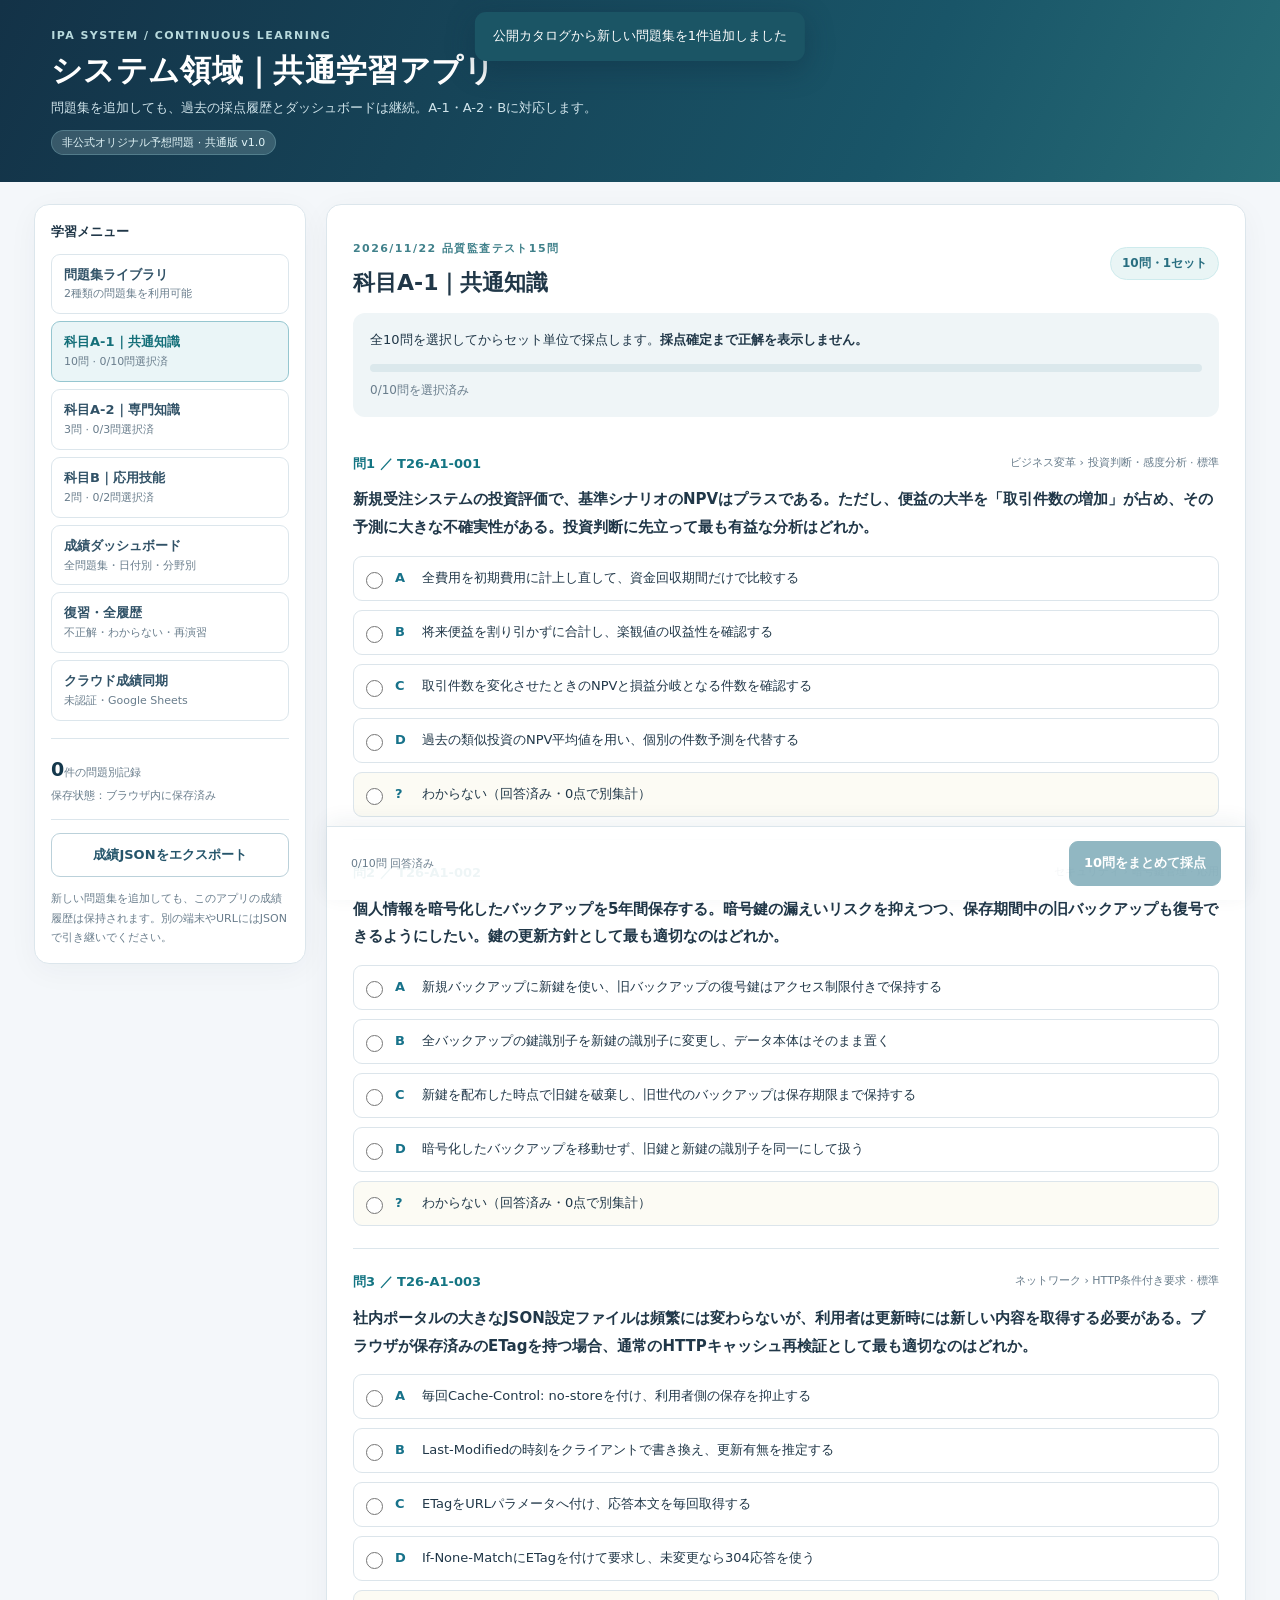
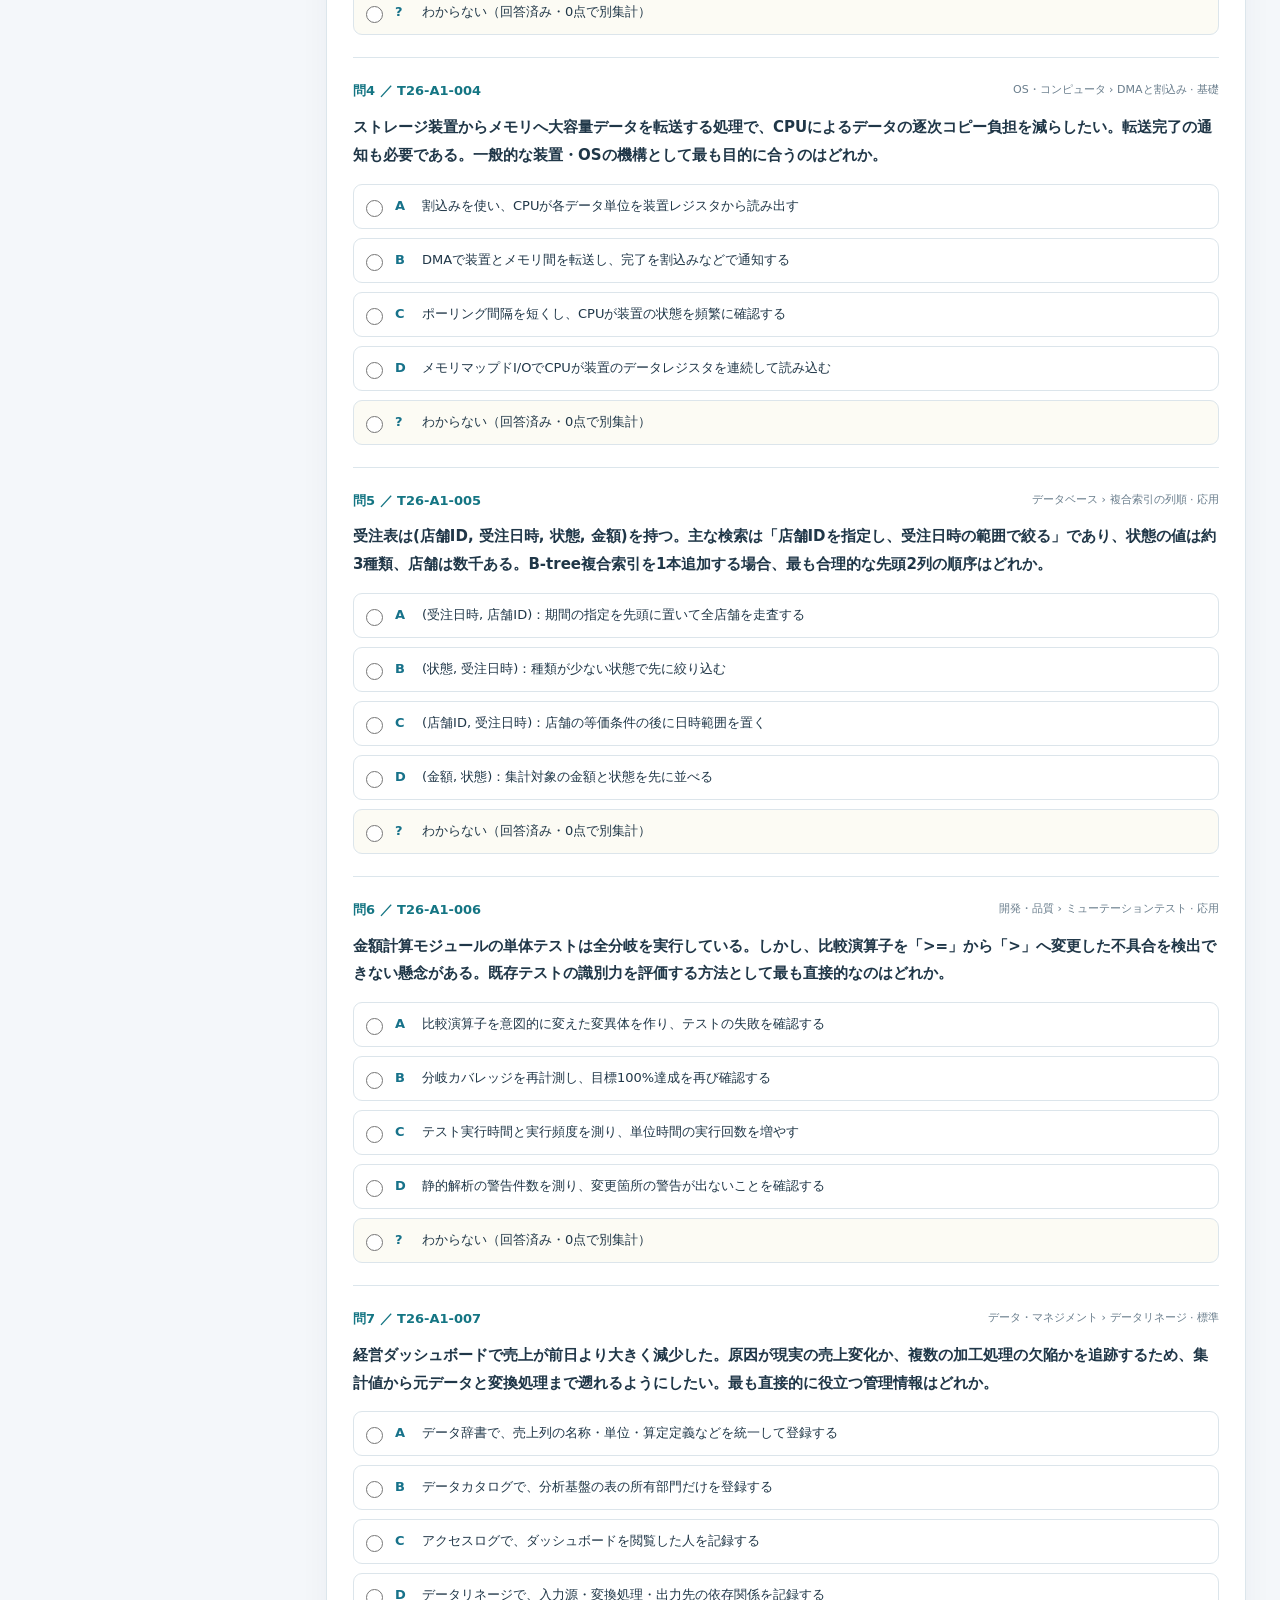
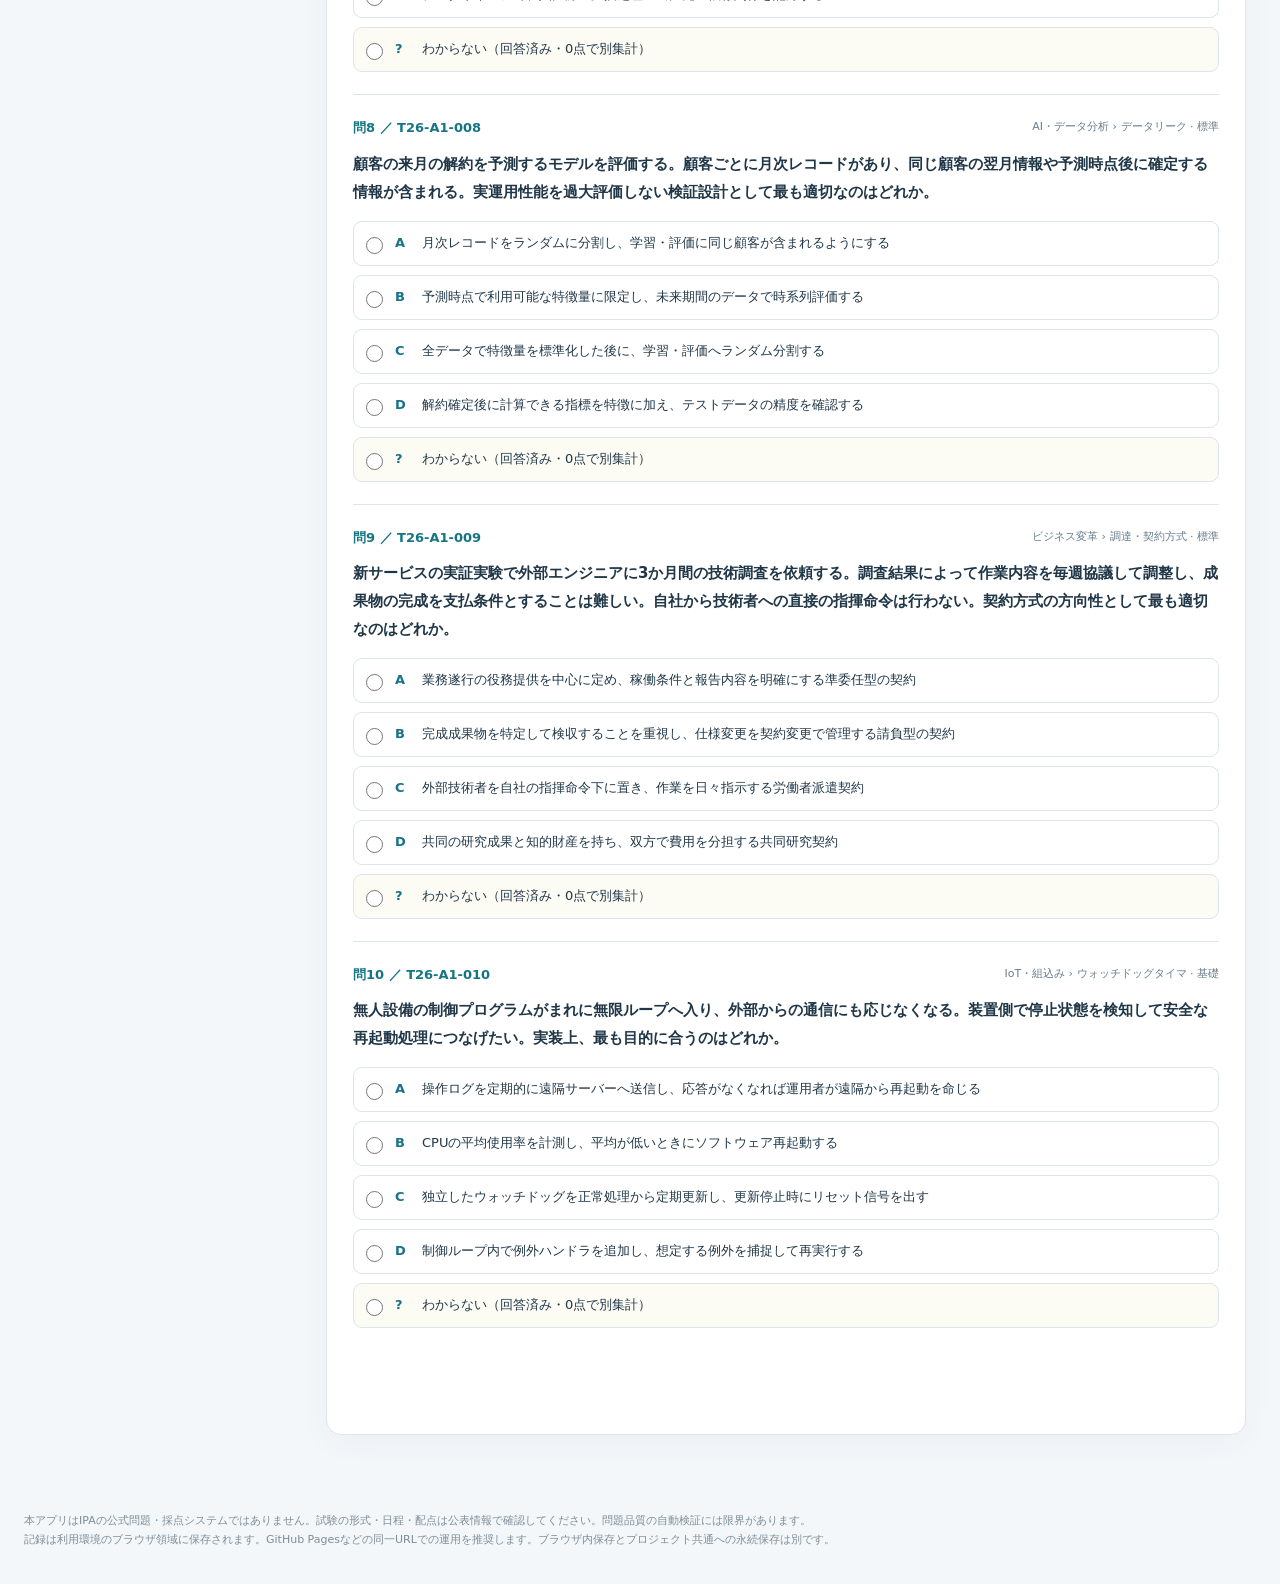
==== commit 2c4dc893: "Add opt-in private Google Sheets grade sync with append-only journal and 12 mocked tests" ====
--- a/index.html
+++ b/index.html
@@ -11,7 +11,7 @@
 .library-list{display:grid;gap:13px;margin-top:19px}.library-bank{padding:16px 18px;border:1px solid #dce6eb;border-radius:11px;background:#fbfdfe}.library-bank h3{margin:3px 0 4px;font-size:17px}.library-bank p{margin:5px 0}.library-bank .actions{margin-top:10px}.filter-bar{display:flex;gap:10px;flex-wrap:wrap;align-items:end;margin:14px 0 17px}.filter-bar label{font-size:12px;color:#586f7e;display:grid;gap:4px;flex:1;min-width:160px}select,input[type=date]{background:white;color:var(--ink);padding:9px 11px;border:1px solid #cadce3;border-radius:8px;max-width:100%;min-width:0}.schedule label{min-width:130px}.tablewrap{max-width:100%;overflow:auto}table{border-collapse:collapse;width:100%;font-size:12px;margin:10px 0 15px}th{background:#f0f6f8;text-align:left;color:#4f6a7a}td,th{border-bottom:1px solid #e0eaf0;padding:10px 11px;vertical-align:top}td:nth-child(n+2),th:nth-child(n+2){font-variant-numeric:tabular-nums}.subsection-title{font-size:13px;font-weight:800;color:#4b7583;margin-top:20px}.graph{border:1px solid #dfebf0;border-radius:9px;overflow:auto;padding:8px;background:#fff;margin:10px 0}.graph svg{min-width:560px;width:100%;max-height:330px}.panel details{margin-top:9px}.panel summary{color:#146f83;cursor:pointer;font-weight:750}.review{background:#f7fafb;padding:12px 14px;border-radius:9px;border:1px solid #dde8ee}.review summary{margin-bottom:10px}
 .notice{position:fixed;z-index:1001;left:50%;top:12px;transform:translateX(-50%);padding:13px 18px;border-radius:11px;background:#1b5565;color:white;box-shadow:0 8px 28px #102e4066;max-width:min(92vw,790px);width:max-content;font-size:13px}.notice-error{background:#984444}.modal{position:fixed;inset:0;background:#0e2338a3;z-index:1000;display:flex;justify-content:center;align-items:center;padding:20px}.modal[hidden],.notice[hidden]{display:none}.modal-card{max-width:520px;width:100%;background:white;border:1px solid #dce7ed;padding:27px;border-radius:15px;box-shadow:0 13px 40px #091d3073}.modal-card h2{margin:0 0 7px;font-size:20px}.modal-card p{font-size:14px;white-space:pre-wrap}.modal-card .actions{justify-content:flex-end;margin-top:20px}footer{padding:0 24px 35px;max-width:1400px;margin:auto;color:#7d8d98;font-size:11px}
 @media(max-width:900px){.shell{grid-template-columns:1fr;padding:12px 10px 45px}.side{position:static;max-height:none}.navlist{grid-template-columns:repeat(2,minmax(0,1fr))}.panel{padding:18px}.sticky-actions{margin:10px -18px -18px;padding:12px 17px}.metrics{grid-template-columns:repeat(2,minmax(0,1fr))}}@media(max-width:540px){.navlist{grid-template-columns:1fr 1fr}.navbtn{font-size:12px;padding:9px}.panel{padding:15px}.sticky-actions{margin:10px -15px -15px;padding:12px 14px}.choice{font-size:12px;padding:9px}.metrics{gap:7px}.metric{padding:11px}.head-row h2{font-size:18px}.filter-bar{display:block}.filter-bar label{margin:8px 0}.btn{font-size:12px;padding:9px 10px}}
-</style></head>
+</style><script async src="https://accounts.google.com/gsi/client"></script></head>
 <body><header><div class="inner"><p class="eyebrow">IPA SYSTEM / CONTINUOUS LEARNING</p><h1>システム領域｜共通学習アプリ</h1>
 <p>問題集を追加しても、過去の採点履歴とダッシュボードは継続。A-1・A-2・Bに対応します。</p><span class="top-chip">非公式オリジナル予想問題 · 共通版 v1.0</span></div></header>
 <div class="shell"><aside class="side" id="side" aria-label="学習メニュー"></aside><main class="main" id="main" tabindex="-1"></main></div>
@@ -23,6 +23,182 @@
 <script type="application/json" id="seed-bank">{"bank_version":"ipa-pds-system-original-quality-test-20261122-v1","schema_version":"2.0","mode":"learning","source_notice":"非公式オリジナル予想問題。IPA公式問題ではない。2026-11-22時点の公表案に基づく。","source_urls":["https://www.ipa.go.jp/shiken/syllabus/henkou/2026/20260630.html","https://www.ipa.go.jp/shiken/syllabus/henkou/2026/20260622.html"],"total_questions":15,"questions":[{"question_id":"T26-A1-001","question_version":"1.0.0","section":"A1","major":"ビジネス変革","minor":"投資判断・感度分析","difficulty":"標準","stem":"新規受注システムの投資評価で、基準シナリオのNPVはプラスである。ただし、便益の大半を「取引件数の増加」が占め、その予測に大きな不確実性がある。投資判断に先立って最も有益な分析はどれか。","options":["全費用を初期費用に計上し直して、資金回収期間だけで比較する","将来便益を割り引かずに合計し、楽観値の収益性を確認する","取引件数を変化させたときのNPVと損益分岐となる件数を確認する","過去の類似投資のNPV平均値を用い、個別の件数予測を代替する"],"answer":"C","why":"不確実なのは便益の主要な決定要因である取引件数なので、その値を変えた感度分析でNPVの符号が変わる境界を確認する。期待NPVが正でも、成立条件が脆弱であれば意思決定上のリスクは大きい。","optionNotes":["回収期間は資金繰り上の指標として役立つが、今回の最大不確実要因である取引件数の影響を切り分けない。資金制約が支配的な案件では補助指標になり得る。","割引前の合計は短期のキャッシュイン把握に使えるが、NPVで評価する前提の時間価値を落とす。楽観値の確認だけでは下振れ耐性を示せない。","正解。単価・利益率・運用費などを固定した上で取引件数を上下に振ると、NPVがゼロになる条件と見込みの安全余裕を評価できる。","過去案件の実績は予測校正に役立つ一方、今回の件数予測を置き換えるだけでは個別案件の収益構造を説明しない。類似性が高い場合には参照値となる。"],"depth":"NPVは将来の正味キャッシュフローを割引率で現在価値に直した総和から初期投資を差し引く。感度分析は一つの入力変数を変動させ、出力の変化を見る手法で、複数変数を同時に変えるシナリオ分析とも区別する。","application":"件数が損益分岐点に近い場合は、段階導入で実績を測り、追加投資を判断する方法がある。件数だけでなく顧客単価や解約率との相関を考慮する必要もある。","case":"","syllabus_mapping":"共通知識：ビジネス変革／経営戦略"},{"question_id":"T26-A1-002","question_version":"1.0.0","section":"A1","major":"セキュリティ","minor":"暗号鍵管理","difficulty":"応用","stem":"個人情報を暗号化したバックアップを5年間保存する。暗号鍵の漏えいリスクを抑えつつ、保存期間中の旧バックアップも復号できるようにしたい。鍵の更新方針として最も適切なのはどれか。","options":["新規バックアップに新鍵を使い、旧バックアップの復号鍵はアクセス制限付きで保持する","全バックアップの鍵識別子を新鍵の識別子に変更し、データ本体はそのまま置く","新鍵を配布した時点で旧鍵を破棄し、旧世代のバックアップは保存期限まで保持する","暗号化したバックアップを移動せず、旧鍵と新鍵の識別子を同一にして扱う"],"answer":"A","why":"鍵をローテーションしても、旧鍵で暗号化されたデータは自動的に新鍵で読めるようにならない。長期保存が必要なら、新規データは新鍵に切り替え、旧世代データの読取り経路と旧鍵のアクセス制限・廃棄時期を管理する。","optionNotes":["正解。鍵世代とバックアップの対応を記録し、旧鍵は保護された鍵管理基盤で必要期間だけ利用可能にする。必要なら旧データを安全に再暗号化する。","鍵識別子は復号に使う鍵を選ぶメタデータであり、暗号文自体を変換しない。再暗号化やデータ鍵の再ラップを別途実施した場合には新識別子が妥当となる。","旧世代データを消してよい保持方針なら旧鍵廃棄も選択肢だが、この設問の5年間復号できる要件に反する。","同一の鍵識別子で異なる鍵実体を指すと、再現性と監査性を損なう。鍵世代に追随できる暗号鍵管理が必要で、移動の有無は本質ではない。"],"depth":"暗号鍵には暗号化・復号に用いるデータ鍵と、それを暗号化して保護する鍵暗号化鍵がある。データ鍵を再ラップする方式なら大量の暗号文を再暗号化せずに鍵保護階層を変更できる場合がある。何を更新したかを区別する。","application":"バックアップ復元訓練は「データが残っている」だけでなく、その時点で適切な鍵世代が復号可能かも検証する。退職者や委託先の権限が旧鍵に残っていないか確認する。","case":"","syllabus_mapping":"共通知識：セキュリティ／暗号技術"},{"question_id":"T26-A1-003","question_version":"1.0.0","section":"A1","major":"ネットワーク","minor":"HTTP条件付き要求","difficulty":"標準","stem":"社内ポータルの大きなJSON設定ファイルは頻繁には変わらないが、利用者は更新時には新しい内容を取得する必要がある。ブラウザが保存済みのETagを持つ場合、通常のHTTPキャッシュ再検証として最も適切なのはどれか。","options":["毎回Cache-Control: no-storeを付け、利用者側の保存を抑止する","Last-Modifiedの時刻をクライアントで書き換え、更新有無を推定する","ETagをURLパラメータへ付け、応答本文を毎回取得する","If-None-MatchにETagを付けて要求し、未変更なら304応答を使う"],"answer":"D","why":"ETagはサーバーが表現の版を識別するバリデータであり、If-None-Matchを伴う条件付きGETで再検証できる。未更新なら304 Not Modifiedによって応答本文の再転送を省け、更新時は新しい表現を得られる。","optionNotes":["機密情報を端末に残したくない場合にはno-storeが有効だが、今回の転送量削減と再利用の目的とは異なる。","Last-Modified/If-Modified-Sinceの再検証も候補だが、クライアントが独自に時刻を書き換えるとサーバー側の更新判定として信頼できない。","URLのバージョニングはビルド資産の配信には適するが、毎回本文を取得すると未変更時の転送量を削減できない。","正解。サーバー側でETagと現在の表現を比較し、同一なら304、異なれば200と新しい表現を返す。"],"depth":"HTTPキャッシュのfreshness（まだ再検証せずに使用できる期間）とvalidation（保存した内容が現在も正しいかの確認）は別の概念。ETagは通常、レスポンスの特定の表現に対する識別子で、条件付き要求に利用する。","application":"共有キャッシュがユーザー固有のJSONを混同しないよう、認証情報、Cache-Control、Vary等の設計を確認する。更新頻度が低い場合はキャッシュ再検証が帯域と鮮度の折衷になる。","case":"","syllabus_mapping":"共通知識：ネットワーク／Web技術"},{"question_id":"T26-A1-004","question_version":"1.0.0","section":"A1","major":"OS・コンピュータ","minor":"DMAと割込み","difficulty":"基礎","stem":"ストレージ装置からメモリへ大容量データを転送する処理で、CPUによるデータの逐次コピー負担を減らしたい。転送完了の通知も必要である。一般的な装置・OSの機構として最も目的に合うのはどれか。","options":["割込みを使い、CPUが各データ単位を装置レジスタから読み出す","DMAで装置とメモリ間を転送し、完了を割込みなどで通知する","ポーリング間隔を短くし、CPUが装置の状態を頻繁に確認する","メモリマップドI/OでCPUが装置のデータレジスタを連続して読み込む"],"answer":"B","why":"DMA（Direct Memory Access）は対応する装置・コントローラーがCPUによる各バイトのコピーを介さずメモリとの間でデータを転送する仕組み。完了割込みと組み合わせることで転送と通知の役割を分けられる。","optionNotes":["割込み駆動I/Oは無駄な待ちを減らすが、各データ単位をCPUがコピーする設計では逐次コピー負荷が残る。小さいI/Oには適する場合がある。","正解。転送設定のCPU処理は必要だが、まとまった転送ではDMAによりCPUのコピー回数を減らし、完了割込みで次工程へつなげられる。","短いポーリング間隔は低遅延を得られることがある一方、状態監視のCPU占有が増え、データコピー問題そのものを解消しない。","メモリマップドI/Oは装置レジスタへのアクセス手段であり、CPUがデータを読み書きするならコピー負荷は残る。制御レジスタ操作には有効。"],"depth":"プログラムI/OとDMAはデータ転送の主体が異なり、割込みとポーリングは完了や状態をどう知るかの違いである。したがってDMA＋割込み、DMA＋ポーリングなど組合せも可能で、概念を同一視しない。","application":"高速I/OではDMAバッファの所有権、CPUキャッシュとの整合性、転送後にCPUが安全に参照できる時点を管理する必要がある。DMAが使えればすべてのI/Oが速いという意味ではない。","case":"","syllabus_mapping":"共通知識：OS・コンピュータ／入出力制御"},{"question_id":"T26-A1-005","question_version":"1.0.0","section":"A1","major":"データベース","minor":"複合索引の列順","difficulty":"応用","stem":"受注表は(店舗ID, 受注日時, 状態, 金額)を持つ。主な検索は「店舗IDを指定し、受注日時の範囲で絞る」であり、状態の値は約3種類、店舗は数千ある。B-tree複合索引を1本追加する場合、最も合理的な先頭2列の順序はどれか。","options":["(受注日時, 店舗ID)：期間の指定を先頭に置いて全店舗を走査する","(状態, 受注日時)：種類が少ない状態で先に絞り込む","(店舗ID, 受注日時)：店舗の等価条件の後に日時範囲を置く","(金額, 状態)：集計対象の金額と状態を先に並べる"],"answer":"C","why":"検索は店舗IDの等価条件と受注日時の範囲条件を組み合わせる。一般的なB-treeの左側からの利用特性を踏まえると、店舗IDを先頭にし、その店舗内を受注日時で範囲走査する構成が適合しやすい。","optionNotes":["全店舗の期間検索が主なら日時を先頭にする合理性がある。ただし今回の店舗指定が中心というクエリ特性では、日時範囲後の店舗条件を索引探索に使いにくい。","状態で絞るクエリが支配的なら候補になるが、設問では状態を主条件としていない。選択性の低さだけで常に不利と判断するわけでもない。","正解。店舗ごとに並んだ受注日時を範囲走査でき、主要クエリのアクセスパターンに合わせた配置になる。","金額集計をカバリング索引にしたい場合などは一部で有効だが、店舗・日時の検索条件を索引の先頭から利用しづらい。"],"depth":"複合B-tree索引では一般に等価述語を前に、範囲述語をその後に置くと探索範囲を絞りやすい。ただしDBエンジン、統計、クラスタ化、索引スキップスキャンなどにより実際の実行計画は異なる。","application":"本番相当の分布でEXPLAINや実行計画を測定し、追加索引の書込みコストも評価する。店舗IDの偏りが大きい場合、平均的な店舗の実行時間だけで設計しない。","case":"","syllabus_mapping":"共通知識：データベース／索引設計"},{"question_id":"T26-A1-006","question_version":"1.0.0","section":"A1","major":"開発・品質","minor":"ミューテーションテスト","difficulty":"応用","stem":"金額計算モジュールの単体テストは全分岐を実行している。しかし、比較演算子を「>=」から「>」へ変更した不具合を検出できない懸念がある。既存テストの識別力を評価する方法として最も直接的なのはどれか。","options":["比較演算子を意図的に変えた変異体を作り、テストの失敗を確認する","分岐カバレッジを再計測し、目標100%達成を再び確認する","テスト実行時間と実行頻度を測り、単位時間の実行回数を増やす","静的解析の警告件数を測り、変更箇所の警告が出ないことを確認する"],"answer":"A","why":"ミューテーションテストは演算子などに小さな人工的欠陥（変異）を入れ、テストが異常を検出できるかを確認する。比較演算子の変異が生き残れば、その境界を区別するテストが不足している可能性を示す。","optionNotes":["正解。>=を>へ変える変異体は境界値そのものを問うテストで検出できるかを評価する材料になる。等価な変異体である可能性の除外も必要。","分岐カバレッジは両分岐を通ったかを測るもので、境界値や比較演算子の意味差を観測できたかは示さない。カバレッジ不足の発見には有効。","短い実行時間はCI運用で重要だが、同じ入力の実行を増やしても検出能力を直接測る指標ではない。","静的解析は欠陥候補を検出できる一方、テストが条件の違いを見分ける能力を測定するものではない。"],"depth":"100%の網羅率と、誤った結果を検出できることは異なる。変異体を検出した場合は「kill」、テストが通ってしまう場合は「survive」と呼ぶ。境界値テストや期待結果のアサーションが弱いと変異体が生き残る。","application":"変異テストは計算量が大きくなるため、金額計算・権限判定など重要なロジックに絞って採用できる。テストの期待値を実装から再計算すると同じ誤りを見逃しやすい。","case":"","syllabus_mapping":"共通知識：ソフトウェア開発／テスト"},{"question_id":"T26-A1-007","question_version":"1.0.0","section":"A1","major":"データ・マネジメント","minor":"データリネージ","difficulty":"標準","stem":"経営ダッシュボードで売上が前日より大きく減少した。原因が現実の売上変化か、複数の加工処理の欠陥かを追跡するため、集計値から元データと変換処理まで遡れるようにしたい。最も直接的に役立つ管理情報はどれか。","options":["データ辞書で、売上列の名称・単位・算定定義などを統一して登録する","データカタログで、分析基盤の表の所有部門だけを登録する","アクセスログで、ダッシュボードを閲覧した人を記録する","データリネージで、入力源・変換処理・出力先の依存関係を記録する"],"answer":"D","why":"リネージはデータがどこから来て、どの変換を通り、どの出力へ使われたかを辿る情報である。異常値の原因を特定するとき、入力データの変化と変換ロジックの変更を切り分ける経路を提供する。","optionNotes":["売上列の算定定義が変わった場合にはデータ辞書が異常の切分けに役立つ。ただしデータが通過した各変換処理と依存先の追跡までは提供しない。","所有者情報は問い合わせ先を特定する際には重要だが、処理間の依存関係や発生箇所を直接追跡する情報ではない。","アクセスログは閲覧監査に有効だが、集計値の生成経路や欠陥の伝播を示すものではない。","正解。売上ソース、抽出・フィルタ・通貨換算・結合、表示テーブルを関連付ければ、どの段で件数が減ったかを調べられる。"],"depth":"リネージには表単位と列単位など粒度がある。列単位では「税込金額」がどの入力列と換算処理から生まれたかを追える。辞書・カタログ・品質ルールとの連携で分析資産の信頼性を高める。","application":"前日の急減がソース側の遅延によるものなら、リネージだけでなく処理時刻・到着遅延・品質検証の記録が必要になる。監視と根本原因調査の役割を分ける。","case":"","syllabus_mapping":"共通知識：データ活用／データ管理"},{"question_id":"T26-A1-008","question_version":"1.0.0","section":"A1","major":"AI・データ分析","minor":"データリーク","difficulty":"標準","stem":"顧客の来月の解約を予測するモデルを評価する。顧客ごとに月次レコードがあり、同じ顧客の翌月情報や予測時点後に確定する情報が含まれる。実運用性能を過大評価しない検証設計として最も適切なのはどれか。","options":["月次レコードをランダムに分割し、学習・評価に同じ顧客が含まれるようにする","予測時点で利用可能な特徴量に限定し、未来期間のデータで時系列評価する","全データで特徴量を標準化した後に、学習・評価へランダム分割する","解約確定後に計算できる指標を特徴に加え、テストデータの精度を確認する"],"answer":"B","why":"本番では予測時点より未来の情報を使えない。特徴量の利用可能時点を固定し、未来期間を評価に回すと、時間の逆流によるデータリークを抑制し実際の予測条件に近づけられる。","optionNotes":["同一顧客の時間的に近い記録が学習・評価へ混入すると、個人固有の傾向を過剰に利用して精度が高く見える場合がある。将来への一般化検証には不向き。","正解。学習時点より後の月をテストに使い、特徴量がその時点で取得できることを確認する。必要に応じ顧客単位の分割制約も加える。","全データから平均・分散を求めると、評価期間の情報が前処理に流入する。学習データだけでfitし評価へ適用する。","解約確定後の情報は学習時には強い説明変数になり得るが、予測時には取得できないためオンライン性能を評価できない。"],"depth":"データリークは目的変数そのものが特徴に混じるケースだけでなく、未来情報を用いた集計や前処理、重複顧客の分割によっても発生する。時系列検証では学習窓と評価窓、必要なら情報公開遅延のギャップを設ける。","application":"本番で解約確定まで2週間かかる属性なら、特徴量作成時に確定日を持たせる必要がある。評価指標が高いほど、ラベルの生成経路を監査する価値がある。","case":"","syllabus_mapping":"共通知識：AI・データ活用／モデル評価"},{"question_id":"T26-A1-009","question_version":"1.0.0","section":"A1","major":"ビジネス変革","minor":"調達・契約方式","difficulty":"標準","stem":"新サービスの実証実験で外部エンジニアに3か月間の技術調査を依頼する。調査結果によって作業内容を毎週協議して調整し、成果物の完成を支払条件とすることは難しい。自社から技術者への直接の指揮命令は行わない。契約方式の方向性として最も適切なのはどれか。","options":["業務遂行の役務提供を中心に定め、稼働条件と報告内容を明確にする準委任型の契約","完成成果物を特定して検収することを重視し、仕様変更を契約変更で管理する請負型の契約","外部技術者を自社の指揮命令下に置き、作業を日々指示する労働者派遣契約","共同の研究成果と知的財産を持ち、双方で費用を分担する共同研究契約"],"answer":"A","why":"調査という役務を継続して遂行し、作業内容が変動し、完成物の引渡しを支払条件としにくいなら、準委任型の考え方が合う。契約類型の名称だけでなく成果物・責任範囲・報告義務を具体化する必要がある。","optionNotes":["正解。業務遂行の善管注意義務、報告・協議、稼働時間などを明確にし、完成の有無によらない業務遂行を評価する。","成果物・受入基準が固まっている開発では請負が有効だが、毎週変化する調査範囲では仕様確定・検収を前提にしづらい。","労働者派遣は発注側が直接指揮命令する場合に適するが、設問では個々の技術者へ直接の指揮命令を行わず、委託先と協議して調査を進める。","共同研究は当事者双方が研究目的や費用・知財を共有する場合に合理的だが、ここでは外部の専門家に役務提供を依頼する業務が中心で、共同事業の前提がない。"],"depth":"日本の民法上、請負は仕事の完成、準委任は委託された事務処理を目的とする。報酬や検収の具体条件は契約で定め、契約名だけで実質が確定するとは限らない。業務委託では指揮命令など労働者派遣との区別にも留意する。","application":"試行錯誤が多いPoCは、調査部分を準委任とし、仕様確定後の実装部分を別途請負とする分離調達が考えられる。途中成果の共有方法と知的財産・秘密保持を明示する。","case":"","syllabus_mapping":"共通知識：企業活動／調達"},{"question_id":"T26-A1-010","question_version":"1.0.0","section":"A1","major":"IoT・組込み","minor":"ウォッチドッグタイマ","difficulty":"基礎","stem":"無人設備の制御プログラムがまれに無限ループへ入り、外部からの通信にも応じなくなる。装置側で停止状態を検知して安全な再起動処理につなげたい。実装上、最も目的に合うのはどれか。","options":["操作ログを定期的に遠隔サーバーへ送信し、応答がなくなれば運用者が遠隔から再起動を命じる","CPUの平均使用率を計測し、平均が低いときにソフトウェア再起動する","独立したウォッチドッグを正常処理から定期更新し、更新停止時にリセット信号を出す","制御ループ内で例外ハンドラを追加し、想定する例外を捕捉して再実行する"],"answer":"C","why":"ウォッチドッグタイマは正常に進捗する処理から一定時間内に更新されることを前提に、更新が途絶えるとリセットなどを起こす監視機構。プログラム自体が応答不能な状態にも外側から対処できる。","optionNotes":["遠隔監視は運用面で有益だが、通信にも応じないという条件では遠隔命令が実行される保証がない。独立した遠隔電源制御がある場合は補完策になる。","CPU使用率が高い無限ループも低い待機ハングもあり、平均CPUだけでは異常検知が不安定。ソフトウェア自身が生存している前提も残る。","正解。外部ハードウェアのウォッチドッグ等なら制御プログラムのフリーズ時もタイムアウト検知ができる。","例外処理は明示的に発生する例外に対応できるが、無限ループに入ったまま例外が発生しない状況では動作しない。"],"depth":"ウォッチドッグを単に割込みで定期更新すると、本来の制御タスクが停止していても生存と誤認する。重要なタスクの正常進捗を確認できたときだけ更新する設計が必要。リセットと安全停止を同義としない。","application":"再起動時に駆動部が危険な動きをしないよう、出力を安全状態へ遷移させる回路や初期化シーケンスを別途設計する。原因追跡のためリセット原因を記録する。","case":"","syllabus_mapping":"共通知識：組込みシステム／信頼性"},{"question_id":"T26-A2-001","question_version":"1.0.0","section":"A2","major":"ネットワーク設計","minor":"顧客別API流量制御","difficulty":"応用","stem":"公開検索APIで顧客ごとの呼出し頻度を制御したい。顧客ごとに長期平均5件/秒を許容し、通常時には瞬間的な20件の要求も受け付ける。超過した要求は429応答として、待ち行列には入れない。他の顧客の利用状況で個々の許容量が減らない方式として、最も適切なのはどれか。","options":["顧客全体で100並列の共有セマフォを置き、空いた順に処理を開始する","顧客別に60秒固定窓で300回を許容し、窓の境界でカウンタを戻す","顧客別に流入要求を順にキューへ蓄積し、上限なく待ち時間を許容する","顧客別に容量20のトークンバケットを持ち、毎秒5個の割合で補充する"],"answer":"D","why":"トークンバケットは容量でバーストの上限を、補充速度で長期平均の処理量を制御する。顧客ごとに独立してバケットを設け、残数が足りないときに429を返せば、指定された3つの条件に対応できる。","optionNotes":["同時実行数を制御するセマフォはバックエンドの負荷保護に有効だが、顧客単位の5件/秒という要求頻度を制限できず、共有枠の取り合いも起こる。","60秒窓で300回は平均5件/秒の目安にはなるが、窓の境界付近で大量要求が集中することを制限しにくい。瞬間20件の制約に合わない。","キューによる平滑化は処理遅延を許容する非同期バッチに向くが、超過時には429を返し待ち行列へ入れないという設問条件に反する。","正解。バケット容量20が瞬間的な受入上限、毎秒5個の補充が長期的な持続率を定める。超過要求は待たせず429を返す。"],"depth":"トークンバケットは要求1件につきトークンを1個消費し、空なら拒否する。バケット容量は貯められる最大のトークン数であり、連続した大量要求に対する上限となる。漏出バケット方式とはバースト許容の性質が異なる。","application":"複数サーバーにAPIを分散する場合、各サーバーが独立したバケットを持つと全体の上限が倍増する。顧客別カウンタの一貫性と低遅延のバランス、429のRetry-Afterなどを設計する。","case":"","syllabus_mapping":"専門知識：ネットワーク／API設計・流量制御"},{"question_id":"T26-A2-002","question_version":"1.0.0","section":"A2","major":"データベース設計","minor":"ホットパーティション対策","difficulty":"応用","stem":"複数拠点の計測データを時刻順のキーで分散DBに格納したところ、最新時刻への書込みが一つのパーティションに集中した。全件に対する時間範囲検索も必要で、書込み負荷が課題である。候補のうち最も妥当な設計変更はどれか。","options":["時刻順の単一キーを維持し、対象パーティションの読取りレプリカの台数を増やす","拠点又は分散用バケットをキーに加えて書込みを分散し、時間検索で集約する","時刻をミリ秒から秒へ丸め、同じ時刻値へ書込みを集中させる","検索のために時刻索引を増やし、単一キーの分散方式は維持する"],"answer":"B","why":"単調増加する時刻を分散キーにすると、最も新しい範囲への書込みが一箇所に偏る可能性がある。分散用のキーを加えて書込み先を分け、読み出し側で複数パーティションを集約するのが、書込みと範囲検索のトレードオフに合う。","optionNotes":["読取りレプリカ増強は読取り性能や可用性には役立つが、集中している書込み先の負荷は基本的に解消しない。","正解。ハッシュバケットや拠点キーを組み合わせると新規書込みを分散できるが、期間検索は対象バケット横断となるため集約負荷を見積もる。","丸めは記録の時間精度を落とし、同じ値が増えて衝突を生みやすい。高精度が不要な分析用集計では有効な場合がある。","時刻索引は範囲検索を助けるが、分散キーのホットスポットは残る。索引更新の書込み負荷も増える可能性がある。"],"depth":"シャーディングキーはデータの局所性と負荷均等性の両方に影響する。時刻が連続的に増えるワークロードでは、単純な範囲シャーディングでホットスポットが起こりやすい。ハッシュ分散は書込みを均等化できる一方、範囲走査を複雑にする。","application":"監視では各パーティションの書込みQPSと遅延P99を見る。拠点ごとのデータ量が極端に異なるなら拠点キーだけでなく補助的な分散バケットを設ける。","case":"","syllabus_mapping":"専門知識：データベース／分散データ設計"},{"question_id":"T26-A2-003","question_version":"1.0.0","section":"A2","major":"IoT・組込み設計","minor":"OTA更新の復旧設計","difficulty":"応用","stem":"遠隔地の制御端末をOTAで更新する。更新中に電源断が発生する場合があり、現場へ保守員を派遣できるのは翌日以降。更新後のプログラムが起動に失敗しても、旧版で基本通信を再開できることが最優先である。方式として最も適切なのはどれか。","options":["単一領域に新ファームウェアを上書きし、書込み完了時に起動可能フラグを立てる","更新ファイルをクラウドに保管し、起動失敗後にネットワークから再取得する","A/B領域へ新旧を分けて格納し、起動検証に失敗したら旧領域へ戻す","新ファームウェアの署名検証を行い、既存領域へ順次上書きしてから再起動する"],"answer":"C","why":"電源断や起動失敗に対して現地作業なしで通信可能な状態へ戻すには、旧版を保持したA/Bスロットと起動確認・ロールバック制御が適合する。署名検証だけでは更新途中の破損や起動不良を回復できない。","optionNotes":["単一領域上書きでも電源断耐性のある更新方式は構築できるが、旧版を保持しない設計では起動失敗からの復旧保証が弱い。","ネットワーク起動や回復用ブートローダが使える環境では選択肢になるが、基本通信自体が起動できない条件では再取得に頼りにくい。","正解。ブートローダが旧領域を保持し、新版の起動成功・ヘルスチェックが確認できない場合に旧版へ戻せる。","署名検証は改ざんされたイメージを拒否する重要な対策だが、署名が正しいソフトウェアも起動失敗し得る。旧版の保持と切戻しは別問題。"],"depth":"A/B更新は未使用側へイメージを書き込み、検証後に起動先を変更する。起動成功を確定する仕組み（ブートカウンタやヘルスチェック）がなければ、新版の無限再起動を防げない。安全な書込み順序とブートローダ保護が重要。","application":"実際には設定データの互換性も考慮し、旧版へ戻したときに読める形式を維持する。試験では書込み途中の電断、署名失敗、起動失敗、通信復旧を別々に再現する。","case":"","syllabus_mapping":"専門知識：IoT・組込みシステム／OTA・信頼性"},{"question_id":"T26-B-001","question_version":"1.0.0","section":"B","major":"業務システム設計","minor":"規則改定と審査の説明責任","difficulty":"応用","stem":"この条件を同時に満たす実装・運用の組合せとして、最も適切なものはどれか。","options":["受理時の規則版と申請内容・証憑の履歴を保持し、承認・再審査を追記する。案件別に閲覧を制御する。","審査開始時の最新規則を参照し、承認理由と閲覧権限を保存する。再審査は元の結果へ反映する。","受理時の規則版を保存し、証憑は申請者の更新で上書きする。閲覧権限は案件別に管理する。","申請番号と承認時刻を記録し、証憑は月次監査CSVへ集約する。閲覧権限は職務ごとに管理する。"],"answer":"A","why":"規則版と当時の申請内容を保持し、承認や再審査を独立した追記型履歴とすることが重要。加えて、案件単位で閲覧権限を判定すれば、時間基準・監査・アクセス制限のすべてに対応できる。","optionNotes":["正解。規則版と証憑の各世代を残し、審査判断を追記すれば、受理時点の根拠と差替え前後を再現できる。担当案件と監査権限の両方を確認して閲覧を制御する。","審査開始時の最新版は新規の規則適用には有益だが、受理から審査まで20日空く要件では別版を使ってしまう。再審査の上書きも履歴要件と合わない。","規則版と閲覧権限の管理は適切だが、差替え前の証憑内容が消える。監査時に元の判断根拠を再現できるよう、差替え版の保存が別途必要。","月次CSVによる監査資料生成には意味があるが、証憑変更の逐次履歴を代替しない。また職務別権限だけでは他案件への不要な閲覧を抑制できない。"],"depth":"業務上のイベントには、申請受理、証憑差替え、審査実行、承認・差戻し、再審査などがある。処理時刻と業務上の基準時刻を別に残し、規則版と入力版から結果を再現できる構成が重要になる。","application":"政策上の基準が遡及改定される場合は、当初判定を改ざんせず、再計算の根拠・承認者・新しい結果を追記する。監査権限と担当者の編集権限は分ける。","case":"【自治体の事例】中小企業向け補助金申請のオンライン審査を新設する。募集要項は年度途中で見直されることがある。\n①申請受理後、担当者が審査を開始するまで最大20日かかる。適用する所得・設備要件は「受理時点で有効だった規則」とする。\n②申請者は審査中に添付証憑を差し替えることがあり、変更前後の証憑内容と担当者による承認理由を監査で再現できなければならない。\n③不服申立てによる再審査は元の審査結果を書き換えず、別の意思決定として追跡する。\n④証憑には機微な情報が含まれ、閲覧権限は案件担当者と監査担当者に限定する。","syllabus_mapping":"科目B：業務要件に基づくシステム設計・運用／監査"},{"question_id":"T26-B-002","question_version":"1.0.0","section":"B","major":"業務システム設計","minor":"遅延データと人間承認","difficulty":"応用","stem":"配送計画の誤更新を避けつつ、現場の意思決定に使える分析基盤の設計として、最も適切なのはどれか。","options":["サーバー受信時刻が新しいデータを最新とし、推薦された経路を10分ごとに自動で確定する。","端末時刻でイベントを整列し、予定到着時刻が短くなる経路なら承認履歴を置き換えて適用する。","通信遅延がある車両を分析対象から除き、運転者が手入力した走行実績を監査可能な配送履歴として利用する。","位置イベントに発生時刻と連番を持たせ、遅延・重複を処理する。推薦と承認済み指示を分けて版管理する。"],"answer":"D","why":"位置情報の到着順が現場での発生順と一致しないため、発生時刻と車両ごとの連番・重複排除で位置の鮮度を判断する。同時に推薦は意思決定の候補にとどめ、承認された指示版を保持する必要がある。","optionNotes":["受信時刻ベースはサーバーの処理順序把握には有効だが、20分遅れて到着した古い位置が最新と誤認される。人間承認の要件にも反する。","端末時刻は重要だが時計ずれがあり、単独では順序保証にならない。承認済み指示を上書きすると、どの経路を実際に指示したか説明できない。","通信遅延時に一部車両を除外する暫定運用はあり得るが、復帰後の情報を扱えず、全車両の配送履歴を維持する要求を十分に満たさない。","正解。端末側の発生時刻・連番・時計同期状態を管理してイベントの順序と鮮度を評価し、承認プロセスを推薦の計算から独立させる。"],"depth":"イベント時刻は現場で事象が起きた時刻、処理時刻はサーバーが受け取った時刻。到着遅延と重複を許容するストリーム処理ではウォーターマークや遅延データの訂正方針を設定する。業務指示の版管理はそれとは別の整合性要件である。","application":"車載端末の時計がずれる事象や連番のリセットにも備え、車両ID・セッションID・イベントIDなどを用いる。経路確定後に情報が更新されても、変更提案と再承認として扱えば監査と安全性を両立できる。","case":"【物流会社の事例】200台の車両の配送予定を、道路状況と位置情報から10分ごとに再計算して配車担当者へ提示する。\n①車載端末は通信断の間に位置情報を蓄積し、復帰後にまとめて送る。サーバー到着は発生から最大20分遅れる。再送による重複も起こる。\n②端末の時計は補正する運用だが、数秒程度のずれは残る。車両ごとにイベント連番を付けられる。\n③配車変更は担当者の承認後に運転者へ配信し、承認済み指示の内容と時刻を後から再現できる必要がある。\n④通信遅延中の車両も履歴集計から欠落させず、必要に応じ分析結果を遡及訂正する。","syllabus_mapping":"科目B：データ駆動の運用設計／ストリーム処理・業務統制"}],"display_name":"2026/11/22 品質監査テスト15問","audit_status":"内部品質監査済み（Q1/Q2/Q4）"}</script>
 <script type="application/json" id="legacy-meta">{"questions":[{"id":"A1-001","section":"A1","major":"セキュリティ","minor":"機密性・完全性","answer":"D"},{"id":"A1-011","section":"A1","major":"ネットワーク","minor":"TCP","answer":"B"},{"id":"A1-021","section":"A1","major":"OS・コンピュータ","minor":"プロセスとスレッド","answer":"C"},{"id":"A1-031","section":"A1","major":"データベース・データ","minor":"正規化","answer":"D"},{"id":"A1-041","section":"A1","major":"開発・運用","minor":"単体テスト","answer":"D"},{"id":"A1-051","section":"A1","major":"ビジネス・AI・法務","minor":"投資評価","answer":"B"},{"id":"A1-002","section":"A1","major":"セキュリティ","minor":"SQLインジェクション","answer":"A"},{"id":"A1-012","section":"A1","major":"ネットワーク","minor":"DNS","answer":"D"},{"id":"A1-022","section":"A1","major":"OS・コンピュータ","minor":"仮想メモリ","answer":"C"},{"id":"A1-032","section":"A1","major":"データベース・データ","minor":"外部キー","answer":"C"},{"id":"A1-042","section":"A1","major":"開発・運用","minor":"境界値分析","answer":"A"},{"id":"A1-052","section":"A1","major":"ビジネス・AI・法務","minor":"KPI","answer":"C"},{"id":"A1-003","section":"A1","major":"セキュリティ","minor":"XSS","answer":"B"},{"id":"A1-013","section":"A1","major":"ネットワーク","minor":"サブネット","answer":"B"},{"id":"A1-023","section":"A1","major":"OS・コンピュータ","minor":"ページフォールト","answer":"D"},{"id":"A1-033","section":"A1","major":"データベース・データ","minor":"ACID","answer":"A"},{"id":"A1-043","section":"A1","major":"開発・運用","minor":"分岐網羅","answer":"C"},{"id":"A1-053","section":"A1","major":"ビジネス・AI・法務","minor":"PERT","answer":"A"},{"id":"A1-004","section":"A1","major":"セキュリティ","minor":"多要素認証","answer":"B"},{"id":"A1-014","section":"A1","major":"ネットワーク","minor":"TLS","answer":"C"},{"id":"A1-024","section":"A1","major":"OS・コンピュータ","minor":"競合状態","answer":"B"},{"id":"A1-034","section":"A1","major":"データベース・データ","minor":"分離レベル","answer":"A"},{"id":"A1-044","section":"A1","major":"開発・運用","minor":"CI","answer":"D"},{"id":"A1-054","section":"A1","major":"ビジネス・AI・法務","minor":"WBS","answer":"A"},{"id":"A1-005","section":"A1","major":"セキュリティ","minor":"パスワード管理","answer":"B"},{"id":"A1-015","section":"A1","major":"ネットワーク","minor":"NAT","answer":"A"},{"id":"A1-025","section":"A1","major":"OS・コンピュータ","minor":"デッドロック","answer":"C"},{"id":"A1-035","section":"A1","major":"データベース・データ","minor":"索引","answer":"C"},{"id":"A1-045","section":"A1","major":"開発・運用","minor":"デプロイと切戻し","answer":"D"},{"id":"A1-055","section":"A1","major":"ビジネス・AI・法務","minor":"RACI","answer":"A"},{"id":"A1-006","section":"A1","major":"セキュリティ","minor":"ゼロトラスト","answer":"D"},{"id":"A1-016","section":"A1","major":"ネットワーク","minor":"TTL","answer":"A"},{"id":"A1-026","section":"A1","major":"OS・コンピュータ","minor":"キャッシュ","answer":"C"},{"id":"A1-036","section":"A1","major":"データベース・データ","minor":"CAP定理","answer":"D"},{"id":"A1-046","section":"A1","major":"開発・運用","minor":"SLO","answer":"D"},{"id":"A1-056","section":"A1","major":"ビジネス・AI・法務","minor":"スクラム","answer":"B"},{"id":"A1-007","section":"A1","major":"セキュリティ","minor":"最小権限","answer":"C"},{"id":"A1-017","section":"A1","major":"ネットワーク","minor":"CDN","answer":"A"},{"id":"A1-027","section":"A1","major":"OS・コンピュータ","minor":"コンテキストスイッチ","answer":"B"},{"id":"A1-037","section":"A1","major":"データベース・データ","minor":"ETL","answer":"B"},{"id":"A1-047","section":"A1","major":"開発・運用","minor":"RPO・RTO","answer":"A"},{"id":"A1-057","section":"A1","major":"ビジネス・AI・法務","minor":"RAG","answer":"D"},{"id":"A1-008","section":"A1","major":"セキュリティ","minor":"サプライチェーン","answer":"A"},{"id":"A1-018","section":"A1","major":"ネットワーク","minor":"ロードバランサー","answer":"A"},{"id":"A1-028","section":"A1","major":"OS・コンピュータ","minor":"ファイル更新","answer":"D"},{"id":"A1-038","section":"A1","major":"データベース・データ","minor":"スキーマ","answer":"B"},{"id":"A1-048","section":"A1","major":"開発・運用","minor":"冪等性","answer":"C"},{"id":"A1-058","section":"A1","major":"ビジネス・AI・法務","minor":"AIエージェント","answer":"C"},{"id":"A1-009","section":"A1","major":"セキュリティ","minor":"プロンプトインジェクション","answer":"A"},{"id":"A1-019","section":"A1","major":"ネットワーク","minor":"レイテンシとスループット","answer":"D"},{"id":"A1-029","section":"A1","major":"OS・コンピュータ","minor":"RAID","answer":"D"},{"id":"A1-039","section":"A1","major":"データベース・データ","minor":"OLAP","answer":"A"},{"id":"A1-049","section":"A1","major":"開発・運用","minor":"可観測性","answer":"A"},{"id":"A1-059","section":"A1","major":"ビジネス・AI・法務","minor":"個人情報","answer":"A"},{"id":"A1-010","section":"A1","major":"セキュリティ","minor":"認証と認可","answer":"D"},{"id":"A1-020","section":"A1","major":"ネットワーク","minor":"DHCP","answer":"B"},{"id":"A1-030","section":"A1","major":"OS・コンピュータ","minor":"可用性計算","answer":"C"},{"id":"A1-040","section":"A1","major":"データベース・データ","minor":"データ品質","answer":"C"},{"id":"A1-050","section":"A1","major":"開発・運用","minor":"IaC","answer":"C"},{"id":"A1-060","section":"A1","major":"ビジネス・AI・法務","minor":"エッジ処理","answer":"D"},{"id":"A2-001","section":"A2","major":"要件定義","minor":"機能要件と非機能要件","answer":"D"},{"id":"A2-002","section":"A2","major":"要件定義","minor":"トレーサビリティ","answer":"A"},{"id":"A2-003","section":"A2","major":"システム設計","minor":"単一責任と疎結合","answer":"C"},{"id":"A2-004","section":"A2","major":"システム設計","minor":"シングルポイント障害","answer":"C"},{"id":"A2-005","section":"A2","major":"システム設計","minor":"キャパシティ計画","answer":"A"},{"id":"A2-006","section":"A2","major":"クラウド設計","minor":"責任共有","answer":"C"},{"id":"A2-007","section":"A2","major":"クラウド設計","minor":"オブジェクトストレージ","answer":"D"},{"id":"A2-008","section":"A2","major":"クラウド設計","minor":"状態を持つアプリ","answer":"D"},{"id":"A2-009","section":"A2","major":"アーキテクチャ","minor":"サーキットブレーカー","answer":"C"},{"id":"A2-010","section":"A2","major":"アーキテクチャ","minor":"リトライ","answer":"B"},{"id":"A2-011","section":"A2","major":"データ設計","minor":"イベント駆動","answer":"A"},{"id":"A2-012","section":"A2","major":"データ設計","minor":"データ整合性","answer":"A"},{"id":"A2-013","section":"A2","major":"API設計","minor":"HTTPメソッド","answer":"A"},{"id":"A2-014","section":"A2","major":"実行管理","minor":"ジョブ排他","answer":"B"},{"id":"A2-015","section":"A2","major":"デプロイ設計","minor":"ブルーグリーン","answer":"D"},{"id":"A2-016","section":"A2","major":"IoT・組込み","minor":"エッジ処理","answer":"B"},{"id":"A2-017","section":"A2","major":"セキュリティ設計","minor":"脅威モデリング","answer":"C"},{"id":"A2-018","section":"A2","major":"テスト設計","minor":"契約テスト","answer":"C"},{"id":"A2-019","section":"A2","major":"運用設計","minor":"可観測性","answer":"D"},{"id":"A2-020","section":"A2","major":"業務設計","minor":"合意形成","answer":"C"},{"id":"A2-021","section":"A2","major":"運用設計","minor":"バックアップ","answer":"D"},{"id":"A2-022","section":"A2","major":"アーキテクチャ","minor":"コスト設計","answer":"D"},{"id":"A2-023","section":"A2","major":"システム設計","minor":"監査と操作記録","answer":"C"},{"id":"B-001","section":"B","major":"障害復旧","minor":"ジョブ状態の復元","answer":"A"},{"id":"B-002","section":"B","major":"並行処理","minor":"排他制御と復旧","answer":"B"},{"id":"B-003","section":"B","major":"データ整合性","minor":"CSVとS3","answer":"D"},{"id":"B-004","section":"B","major":"可用性","minor":"復旧目標の検証","answer":"D"},{"id":"B-005","section":"B","major":"デプロイ","minor":"段階的切替え","answer":"D"},{"id":"B-006","section":"B","major":"移行","minor":"データ移行の整合性","answer":"E"},{"id":"B-007","section":"B","major":"組込み・IoT","minor":"通信断と電力制約","answer":"D"},{"id":"B-008","section":"B","major":"セキュリティ設計","minor":"アクセス制御","answer":"B"},{"id":"B-009","section":"B","major":"システム運用","minor":"障害調査","answer":"D"},{"id":"B-010","section":"B","major":"災害対策","minor":"リージョン障害","answer":"C"},{"id":"B-011","section":"B","major":"要件定義","minor":"非機能要件と受入","answer":"B"},{"id":"B-012","section":"B","major":"移行と運用","minor":"継続的な品質保証","answer":"A"}],"groups":[{"section":"A1","from":0,"to":10},{"section":"A1","from":10,"to":20},{"section":"A1","from":20,"to":30},{"section":"A1","from":30,"to":40},{"section":"A1","from":40,"to":50},{"section":"A1","from":50,"to":60},{"section":"A2","from":60,"to":68},{"section":"A2","from":68,"to":76},{"section":"A2","from":76,"to":83},{"section":"B","from":83,"to":87},{"section":"B","from":87,"to":91},{"section":"B","from":91,"to":95}]}</script>
 <script>'use strict';
+/* IPA learning app cloud sync: append-only Google Sheets journal.
+   No OAuth secret or bearer token is embedded in HTML or persisted. */
+window.IPACloudSync = (() => {
+  const SETTINGS_KEY = 'ipa-system-cloud-settings-v1';
+  const SCOPE = 'https://www.googleapis.com/auth/drive.file';
+  const SCHEMA = 'ipa-study-cloud-log-v1';
+  const TAB = 'LearningLog';
+  const HEADERS = ['kind','id','attempt_id','bank_version','question_id','question_version','section','major',
+    'minor','difficulty','answer','correct','unknown','mode','is_first_seen','answered_at',
+    'submitted_at','answer_date','elapsed_seconds','payload_json'];
+  const esc = value => String(value ?? '').replace(/[&<>"']/g, ch => ({'&':'&amp;','<':'&lt;','>':'&gt;','"':'&quot;',"'":'&#39;'}[ch]));
+  const validId = value => /^[a-zA-Z0-9_-]{15,180}$/.test(String(value||''));
+  const validClient = value => /^[0-9]+-[a-zA-Z0-9_-]+\.apps\.googleusercontent\.com$/.test(String(value||''));
+  function create(callbacks) {
+    let settings = {clientId:'', sheetId:''};
+    try { const saved = JSON.parse(localStorage.getItem(SETTINGS_KEY)||'{}');
+      if (typeof saved.clientId === 'string') settings.clientId=saved.clientId;
+      if (typeof saved.sheetId === 'string') settings.sheetId=saved.sheetId;
+    } catch (_) { /* cloud options are independent from protected learning history */ }
+    let token=null, expiresAt=0, busy=false, status='未接続（ブラウザ内の成績はそのまま保持）';
+    let lastSync='', lastCounts=null;
+    const update = (message, failure=false) => { status=message; callbacks.render(); if (failure) callbacks.notify(message,true); };
+    function save() {
+      localStorage.setItem(SETTINGS_KEY,JSON.stringify(settings));
+    }
+    function statusBrief() { return token && Date.now()<expiresAt ? 'Google接続済み' : '未認証'; }
+    function render() {
+      return `<div class="panel"><div class="head-row"><div><p class="eyebrow">PRIVATE CLOUD / GOOGLE SHEETS</p><h2>成績のクラウド同期</h2></div><span class="tag">${esc(statusBrief())}</span></div>
+      <p>ブラウザ内の成績は保持したまま、本人の非公開Google Sheetsへ<strong>追記方式</strong>で同期します。認証トークンはメモリ内のみ保持し、HTMLやGitHubには保存しません。</p>
+      <div class="filter-bar cloud-fields"><label>Google OAuth クライアントID（Web用）<input id="cloud-client" class="cloud-long-input" type="text" spellcheck="false" autocomplete="off" placeholder="123...apps.googleusercontent.com" value="${esc(settings.clientId)}"></label>
+      <label>既存の成績シートID（初回は空欄）<input id="cloud-sheet" class="cloud-long-input" type="text" spellcheck="false" autocomplete="off" placeholder="別端末の場合は既存シートIDを入力" value="${esc(settings.sheetId)}"></label></div>
+      <div class="actions"><button class="btn primary" data-cloud="connect" ${busy?'disabled':''}>Googleで接続して同期</button><button class="btn" data-cloud="sync" ${busy||!token?'disabled':''}>今すぐ同期</button></div>
+      <p id="cloud-status" role="status" aria-live="polite">${esc(status)}</p>
+      ${settings.sheetId && validId(settings.sheetId) ? `<p>成績台帳：<a href="https://docs.google.com/spreadsheets/d/${encodeURIComponent(settings.sheetId)}/edit" target="_blank" rel="noopener noreferrer">Google Sheetsで開く</a></p>`:''}
+      ${lastCounts ? `<p class="micro">直近結果：クラウド${lastCounts.remote}件、今回の追加${lastCounts.uploaded}件、端末へ復元${lastCounts.downloaded}件 ／ ${esc(lastSync)}</p>` : ''}
+      <details><summary>初回セットアップ・安全上の注意</summary><p>Google CloudでSheets APIを有効化し、OAuth同意画面を設定後、Webアプリ用クライアントIDを作成します。承認済みJavaScript生成元には <code>https://syunsuke1024.github.io</code> を登録してください（URLのパスは不要）。外部・テスト公開の場合は自分のGoogleアカウントをテストユーザーへ登録します。</p>
+      <p>API権限は <code>drive.file</code> のみ要求します。新規シートはこのアプリが作成します。別端末では同じOAuthクライアントIDとシートIDを入力して接続します。権限はGoogleアカウント側から取り消せます。</p>
+      <p>Googleへの接続時はGoogleの承認ポップアップが開きます。通常の採点確認にはブラウザ標準ダイアログを使用しません。認証の期限が切れたらもう一度「Googleで接続して同期」を押してください。</p>
+      <p>初回同期前に成績JSONをエクスポートして保管してください。台帳は記録ID単位の追記型です。通信断や多端末からの同時書込みでは、重複した行が記録される可能性がありますが、読み込み時に重複を排除し、内容不一致はエラーにします。既存行を削除・更新しません。</p>
+      <p>ChatGPTがこの台帳を参照するには、同じGoogleアカウントのDrive/Sheets接続と対象シートへのアクセスが必要です。Google認証設定と公開サイトでの実接続は、別途本人による確認が必要です。</p></details>
+      <p class="micro">現在の端末：${callbacks.getState().records.length}件の問題別記録。同期できないときも採点・ローカル保存・JSON出力は利用可能です。</p></div>`;
+    }
+    function readInputs() {
+      const c=document.getElementById('cloud-client'); const s=document.getElementById('cloud-sheet');
+      const clientId=(c?.value??settings.clientId).trim(),sheetId=(s?.value??settings.sheetId).trim();
+      if (!validClient(clientId)) throw Error('Google OAuthクライアントIDの形式が正しくありません');
+      if (sheetId && !validId(sheetId)) throw Error('成績シートIDの形式が正しくありません');
+      // A different sheet on the same browser must not inherit the previous account's token.
+      if (clientId!==settings.clientId || sheetId!==settings.sheetId) { token=null; expiresAt=0; }
+      settings={clientId,sheetId}; save();
+    }
+    async function authorize() {
+      if (!window.google?.accounts?.oauth2?.initTokenClient)
+        throw Error('Google認証ライブラリを読み込めません。ネット接続とブラウザの拡張機能を確認してください');
+      const value=await new Promise((resolve,reject)=>{
+        const client=window.google.accounts.oauth2.initTokenClient({
+          client_id:settings.clientId,scope:SCOPE,
+          callback:response => response?.access_token ? resolve(response) : reject(Error(response?.error||'Google認証が中断されました')),
+          error_callback:err => reject(Error(err?.message||err?.type||'Google認証ポップアップが開けません'))
+        });
+        client.requestAccessToken({prompt:'consent'});
+      });
+      token=value.access_token;
+      expiresAt=Date.now()+Math.max(30,Number(value.expires_in||3600)-90)*1000;
+    }
+    async function api(url,options={}) {
+      if (!token || Date.now() >= expiresAt) throw Error('Google認証の期限が切れました。「Googleで接続して同期」を押してください');
+      let response;
+      try { response=await fetch(url,{...options,headers:{Authorization:`Bearer ${token}`, ...(options.body?{'Content-Type':'application/json'}:{}),...(options.headers||{})},cache:'no-store'}); }
+      catch (e) { throw Error('Google APIへの通信に失敗しました。接続を確認してください'); }
+      let data;
+      try { data=await response.json(); } catch (_) { data={}; }
+      if (!response.ok) throw Error(`Google API HTTP ${response.status}: ${data?.error?.message || '認証・アクセス権・APIの有効化を確認してください'}`);
+      return data;
+    }
+    const sheetUrl = (suffix) => `https://sheets.googleapis.com/v4/spreadsheets/${encodeURIComponent(settings.sheetId)}${suffix}`;
+    async function makeSheet() {
+      const data=await api('https://sheets.googleapis.com/v4/spreadsheets',{
+        method:'POST',body:JSON.stringify({properties:{title:'IPA_SYSTEM_PRIVATE_LEARNING_RECORDS_v1'},
+          sheets:[{properties:{title:TAB,gridProperties:{frozenRowCount:1}}},{properties:{title:'Config'}}]})
+      });
+      if (!validId(data.spreadsheetId)) throw Error('Google Sheetsから有効なIDが返りませんでした');
+      settings.sheetId=data.spreadsheetId; save();
+      // Write metadata first and headers second. A partially initialized sheet is never used for recording.
+      await api(sheetUrl('/values:batchUpdate'),{method:'POST',body:JSON.stringify({valueInputOption:'RAW',data:[
+        {range:'Config!A1:B2',values:[['schema_version',SCHEMA],['data_policy','append-only; never publish']]},
+        {range:`${TAB}!A1:T1`,values:[HEADERS]}
+      ]})});
+    }
+    async function checkSheet() {
+      if (!validId(settings.sheetId)) throw Error('同期先の成績シートIDがありません');
+      const data=await api(sheetUrl('/values:batchGet?ranges=Config%21A1%3AB1&ranges=LearningLog%21A1%3AT1'));
+      const ranges=data.valueRanges||[];
+      const marker=ranges[0]?.values?.[0]||[], header=ranges[1]?.values?.[0]||[];
+      if (marker[0]!=='schema_version'||marker[1]!==SCHEMA||JSON.stringify(header)!==JSON.stringify(HEADERS))
+        throw Error('指定したシートがIPA成績台帳v1ではないか、初期化が不完全です。誤書込みを防ぐため停止しました');
+    }
+    const rowForRecord = r => ['RECORD',r.record_id,r.attempt_id,r.bank_version,r.question_id,r.question_version,r.section,
+      r.major,r.minor,r.difficulty,r.answer,String(r.correct),String(r.unknown),r.mode,String(r.is_first_seen),
+      r.answered_at,r.submitted_at,r.answer_date,String(r.elapsed_seconds??''),JSON.stringify(r)];
+    const rowForAttempt = a => ['ATTEMPT',a.attempt_id,a.attempt_id,a.bank_version,'','',a.section,'','','','','','','',
+      '', '',a.submitted_at,a.answer_date,'',JSON.stringify(a)];
+    async function readLog() {
+      const res=await api(sheetUrl(`/values/${encodeURIComponent(TAB+'!A2:T')}?valueRenderOption=UNFORMATTED_VALUE`));
+      const records=[],attempts=[],keys=new Map();
+      for (const row of res.values||[]) {
+        if (row.length===0) continue;
+        const kind=row[0],ident=row[1];
+        if (!['RECORD','ATTEMPT'].includes(kind)||!ident||typeof row[19]!=='string')
+          throw Error('クラウドの成績行に欠損があります。書込みせず停止します');
+        let value;try{value=JSON.parse(row[19]);}catch(_){throw Error('クラウドに不正なJSON行があります');}
+        if ((kind==='RECORD'&&value.record_id!==ident)||(kind==='ATTEMPT'&&value.attempt_id!==ident))
+          throw Error('クラウド行の識別子が一致しません');
+        const key=`${kind}:${ident}`,serialized=JSON.stringify(value);
+        if (keys.has(key)&&keys.get(key)!==serialized) throw Error('同じ記録IDで内容が異なるクラウド行があります');
+        if (keys.has(key)) continue;
+        keys.set(key,serialized);
+        (kind==='RECORD'?records:attempts).push(value);
+      }
+      return {schema_version:'ipa-unified-study-1',records,attempts};
+    }
+    function assertNoConflict(remote) {
+      // Dry-run merge in isolated app state (does not mutate originals on failure).
+      callbacks.validateMerge(remote);
+    }
+    async function sync() {
+      if (busy) return;
+      busy=true; update('クラウド台帳の確認・双方の履歴を比較中');
+      try {
+        await checkSheet();
+        const remote=await readLog();
+        assertNoConflict(remote);
+        const local=callbacks.getState();
+        const rid=new Set(remote.records.map(r=>r.record_id)),aid=new Set(remote.attempts.map(a=>a.attempt_id));
+        const missingRecords=local.records.filter(r=>!rid.has(r.record_id));
+        const missingAttempts=local.attempts.filter(a=>!aid.has(a.attempt_id));
+        const rows=[...missingRecords.map(rowForRecord),...missingAttempts.map(rowForAttempt)];
+        if (rows.length) {
+          await api(sheetUrl(`/values/${encodeURIComponent(TAB+'!A:T')}:append?valueInputOption=RAW&insertDataOption=INSERT_ROWS`),{
+            method:'POST',body:JSON.stringify({majorDimension:'ROWS',values:rows})
+          });
+        }
+        // Always read back before reporting success. Recover safely from ambiguous writes by retrying.
+        const after=await readLog();
+        assertNoConflict(after);
+        const afterIds=new Set(after.records.map(r=>r.record_id)),afterAtt=new Set(after.attempts.map(a=>a.attempt_id));
+        if (local.records.some(r=>!afterIds.has(r.record_id))||local.attempts.some(a=>!afterAtt.has(a.attempt_id)))
+          throw Error('クラウド書込みの確認ができません。ローカル成績は保持しました。再度同期してください');
+        const result=callbacks.mergeRemote(after);
+        lastSync=new Date().toLocaleString('ja-JP');lastCounts={remote:after.records.length,uploaded:missingRecords.length,downloaded:result.added};
+        update(`同期成功：クラウド${after.records.length}件／送信${missingRecords.length}件／端末へ追加${result.added}件`);
+      } catch (err) { update(`同期失敗：${err.message||err}（既存の成績は保持しています）`,true); }
+      finally { busy=false;callbacks.render(); }
+    }
+    async function onAction(action) {
+      if (busy) return;
+      try {
+        if (action==='connect') {
+          readInputs();
+          // requestAccessToken must be called from the user click path, not automatically on page load.
+          await authorize();
+          update('Google認証成功。成績台帳を確認しています');
+          if (!settings.sheetId) {
+            busy=true;update('本人のGoogle Driveに非公開の成績台帳を新規作成中');
+            try { await makeSheet(); } finally {busy=false;}
+          }
+          await sync();
+        } else if (action==='sync') await sync();
+      } catch (e) { update(`クラウド接続失敗：${e.message||e}（ローカル成績は保持）`,true); }
+    }
+    function autoSync() { if (token&&Date.now()<expiresAt&&!busy&&settings.sheetId) void sync(); }
+    return {render,onAction,autoSync,statusBrief};
+  }
+  return {create,HEADERS,SCHEMA};
+})();
+</script><script>'use strict';
 (() => {
   const STORAGE_KEY = 'ipa-system-unified-study-v1';
   const LEGACY_STORAGE_KEY = 'ipa-systems-quality-test-15q-v1-records';
@@ -46,6 +222,22 @@
   let noticeTimer = null;
   let storageLocked = false;
   let loadedSources = {};
+  const cloud = window.IPACloudSync.create({
+    getState: () => state,
+    render: () => render(),
+    notify: (message, isError) => notify(message, isError),
+    validateMerge: incoming => {
+      const original=state;
+      state=JSON.parse(JSON.stringify(original));
+      try { mergeRecords(incoming); } finally { state=original; }
+    },
+    mergeRemote: incoming => {
+      const result=mergeRecords(incoming);
+      if (!persist()) throw Error("ローカル保存に失敗しました。JSONエクスポートしてください");
+      render();
+      return result;
+    }
+  });
 
   const $ = id => document.getElementById(id);
   const esc = value => String(value ?? '').replace(/[&<>"']/g, ch => ({
@@ -243,7 +435,7 @@
     persist(); render(); window.scrollTo(0, 0);
   }
   function switchView(view) {
-    if (!['study', 'dashboard', 'history', 'library'].includes(view)) return;
+    if (!['study', 'dashboard', 'history', 'library', 'cloud'].includes(view)) return;
     state.view = view; persist(); render(); window.scrollTo(0, 0);
   }
   function selectAnswer(id, value) {
@@ -291,6 +483,7 @@
     const saved = persist();
     render();
     notify(`採点完了：${correct}/${qs.length}問正解・わからない${unknown}問${saved ? '／ブラウザ保存済み' : '／JSONバックアップが必要'}`, !saved);
+    if (saved) cloud.autoSync();
   }
   function retrySet() {
     const bank = currentBank(), part = state.selectedSection;
@@ -400,6 +593,7 @@
       }).join('')}
       <button class="navbtn ${active === 'dashboard' ? 'active' : ''}" data-view="dashboard">成績ダッシュボード<small>全問題集・日付別・分野別</small></button>
       <button class="navbtn ${active === 'history' ? 'active' : ''}" data-view="history">復習・全履歴<small>不正解・わからない・再演習</small></button>
+      <button class="navbtn ${active === 'cloud' ? 'active' : ''}" data-view="cloud">クラウド成績同期<small>${esc(cloud.statusBrief())}・Google Sheets</small></button>
     </div><div class="side-info"><b>${localRecords}</b>件の問題別記録<br>保存状態：${esc(storageMessage)}<hr>
       <button class="btn full" data-export="1">成績JSONをエクスポート</button>
       <p>新しい問題集を追加しても、このアプリの成績履歴は保持されます。別の端末やURLにはJSONで引き継いでください。</p>
@@ -501,12 +695,12 @@
   function renderBackupPanel() {
     return `<div class="panel"><h3>成績の保存・移行</h3><p>このアプリは成績をブラウザ内に保存します。JSONバックアップには、履歴と登録済み問題集の両方を収録します。</p>
       <div class="actions"><button class="btn primary" data-export="1">全成績・問題集をJSON出力</button><button class="btn" data-import-records="1">成績JSONを取込み（追記）</button></div>
-      <p class="micro">旧15問アプリ形式、旧95問v2形式、共通アプリ形式に対応。記録IDが同じ行は重複排除し、内容が異なれば拒否します。URLを変えたり、別端末へ移すときは出力JSONが必要です。クラウド同期は未実装です。</p></div>`;
+      <p class="micro">旧15問アプリ形式、旧95問v2形式、共通アプリ形式に対応。記録IDが同じ行は重複排除し、内容が異なれば拒否します。URLを変えたり、別端末へ移すときは出力JSONが必要です。クラウド同期は左メニュー「クラウド成績同期」から設定できます。</p></div>`;
   }
   function render() {
     $('side').innerHTML = renderSidebar();
     const view = state.view;
-    $('main').innerHTML = view === 'dashboard' ? renderDashboard() : view === 'history' ? renderHistory() : view === 'library' ? renderLibrary() : renderStudy();
+    $('main').innerHTML = view === 'dashboard' ? renderDashboard() : view === 'history' ? renderHistory() : view === 'library' ? renderLibrary() : view === 'cloud' ? cloud.render() : renderStudy();
   }
 
   function exportJSON() {
@@ -714,6 +908,7 @@
       else if (button.dataset.importBank) $('bank-file').click();
       else if (button.dataset.importRecords) $('record-file').click();
       else if (button.dataset.sync) syncCatalog();
+      else if (button.dataset.cloud) void cloud.onAction(button.dataset.cloud);
     } catch (e) { reportError(e); }
   });
   document.addEventListener('change', event => {
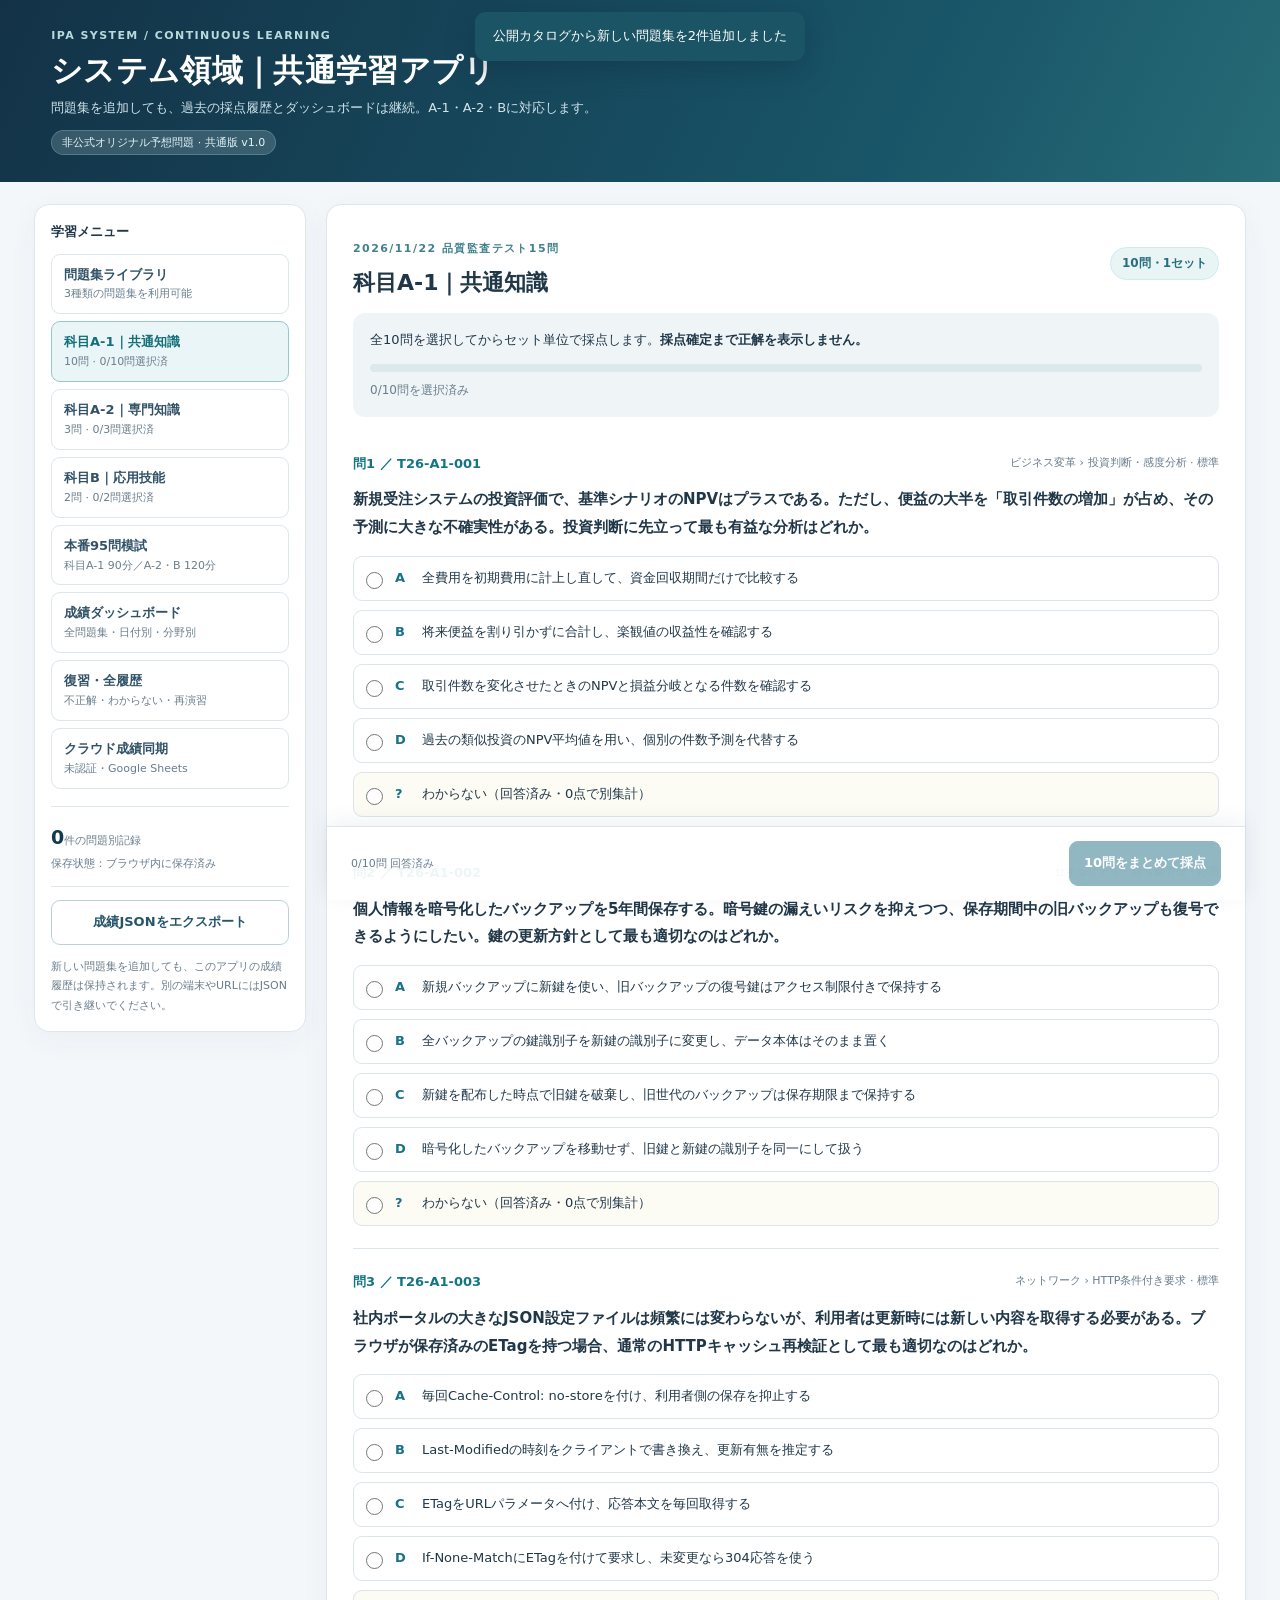
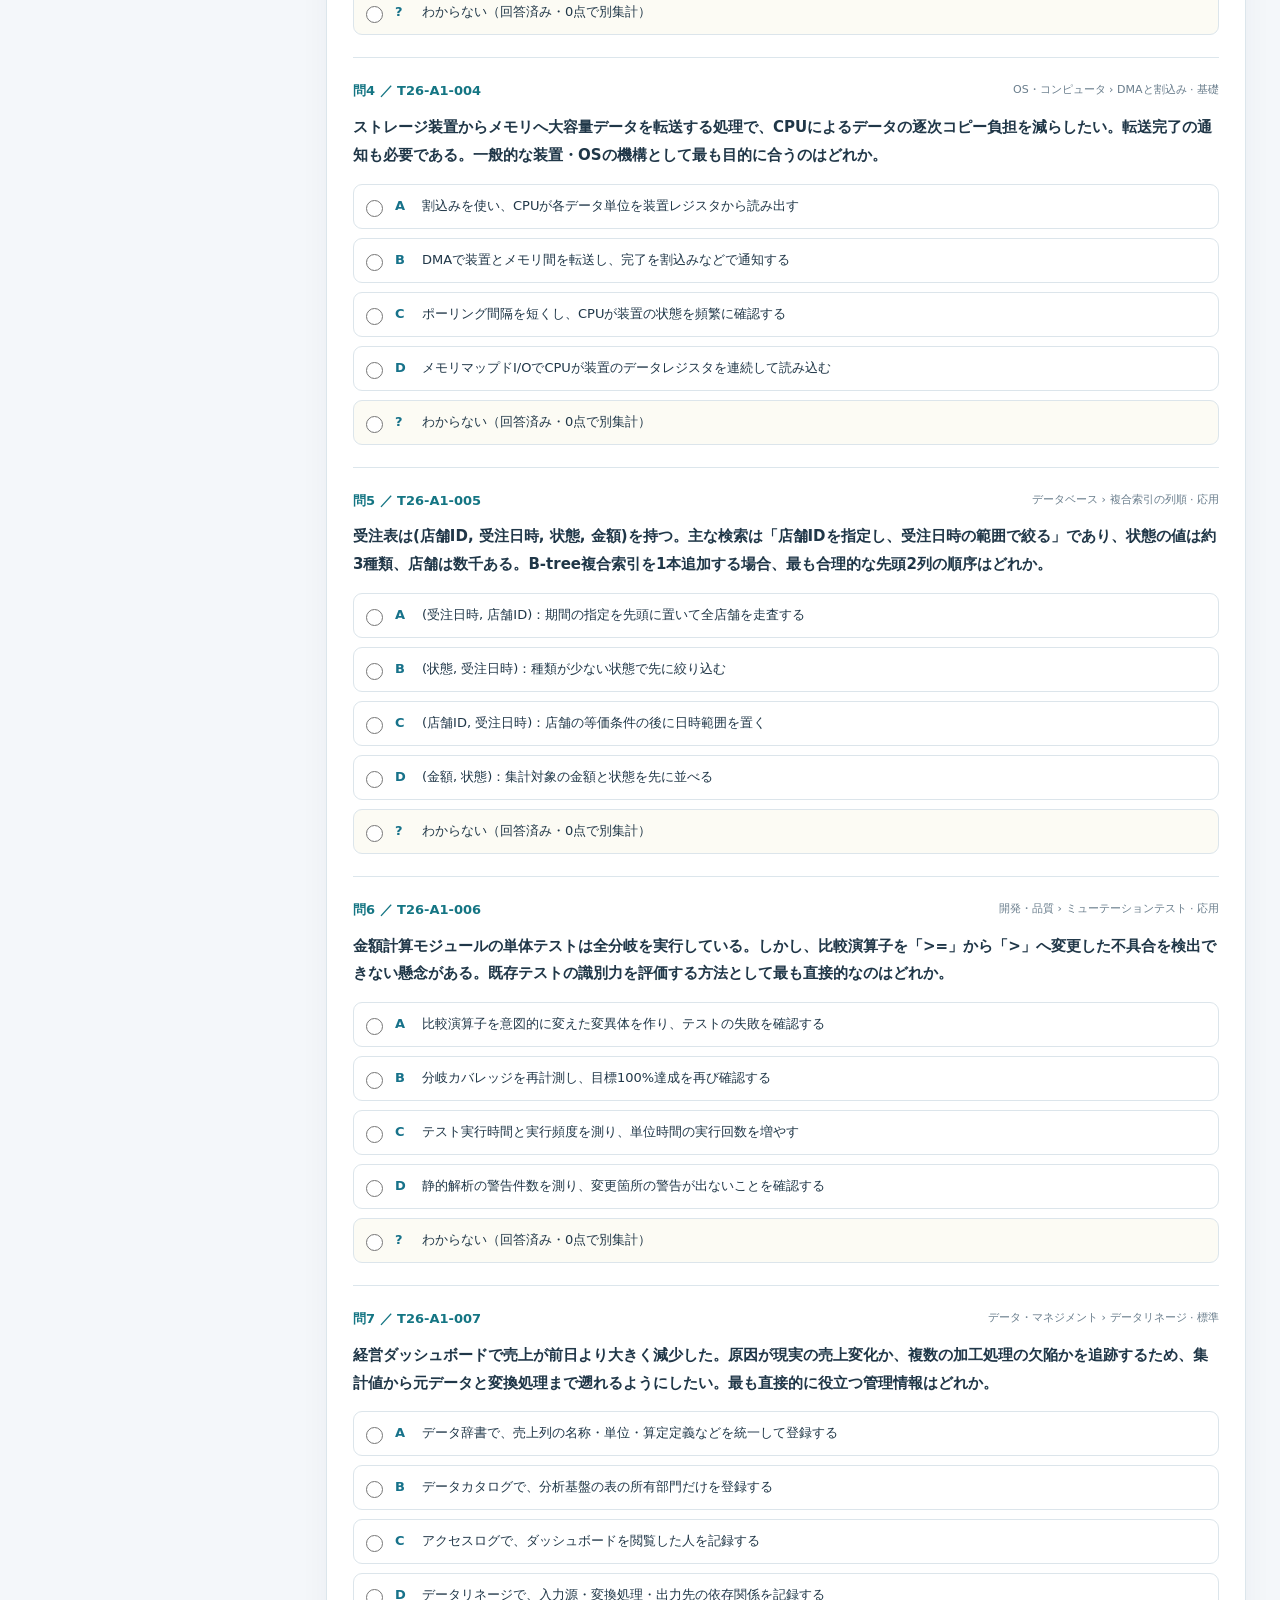
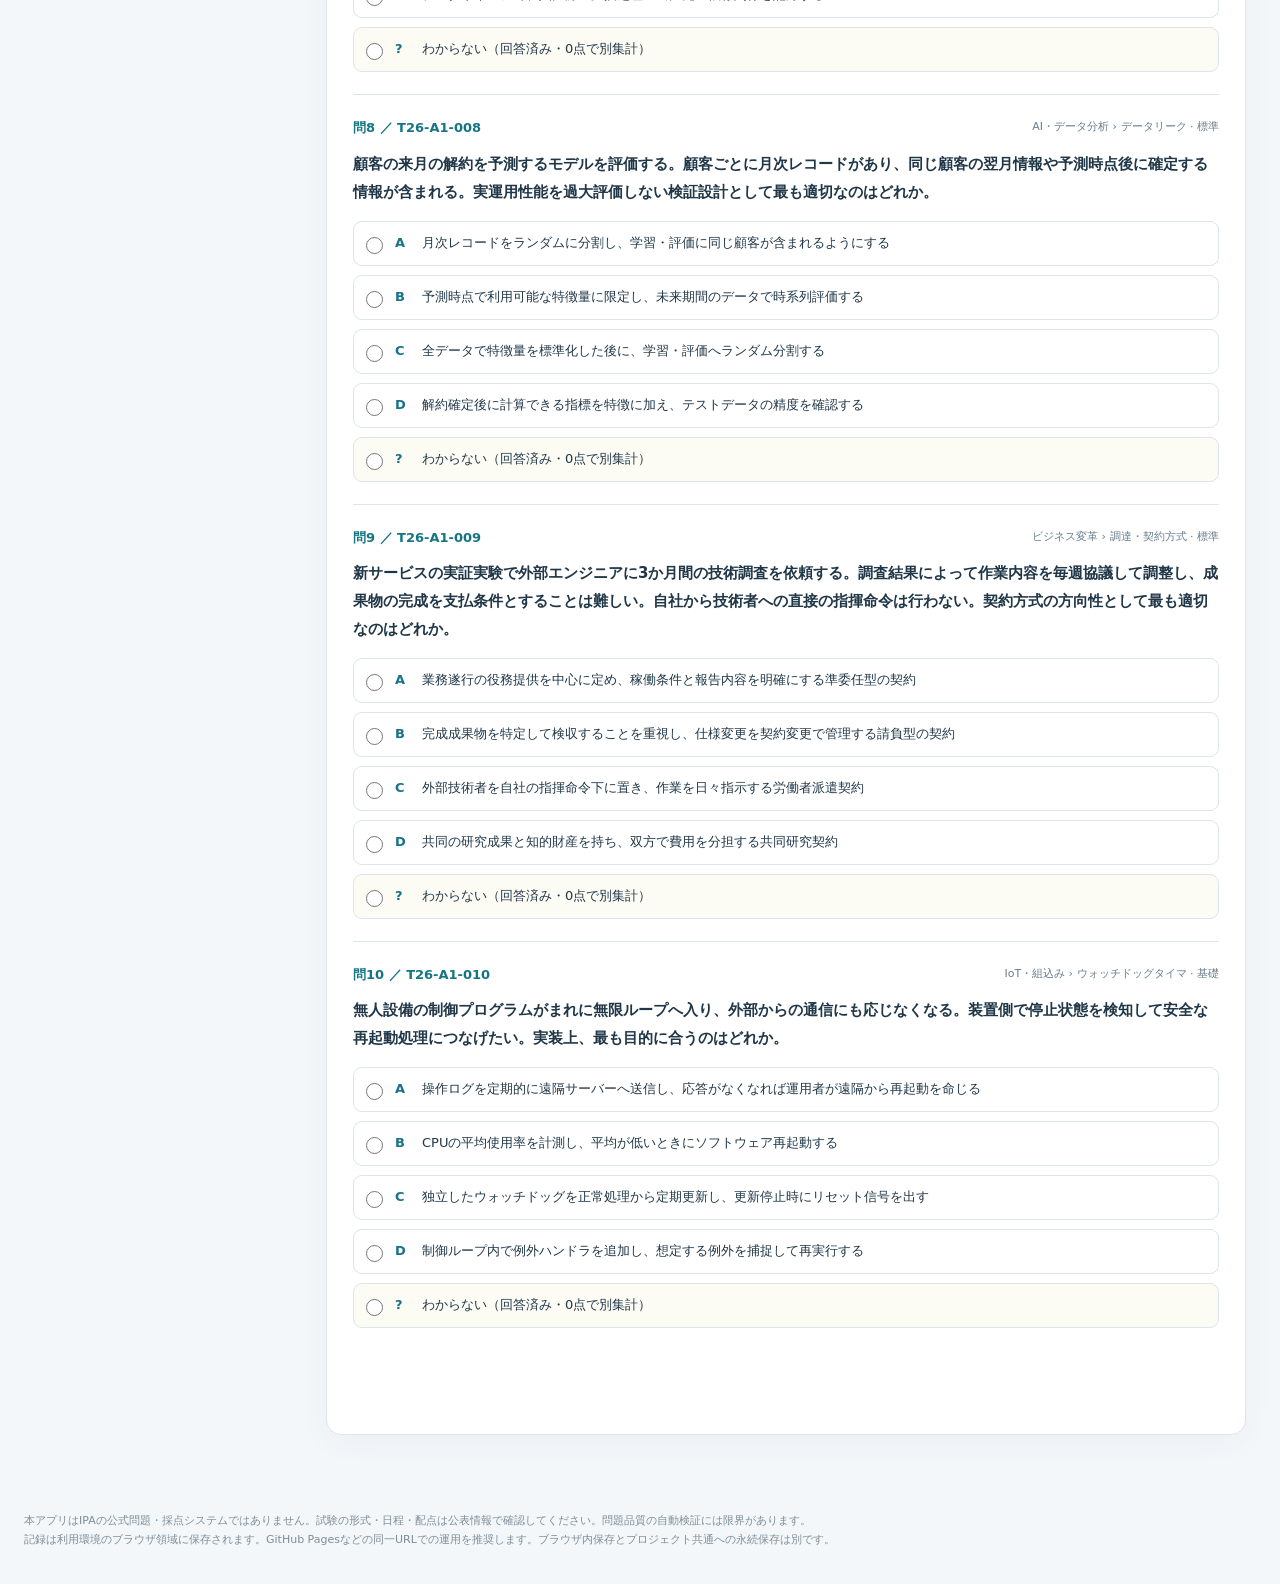
==== commit c0279c77: "Add full 95-question timed mock engine (index.html)" ====
--- a/index.html
+++ b/index.html
@@ -11,6 +11,11 @@
 .library-list{display:grid;gap:13px;margin-top:19px}.library-bank{padding:16px 18px;border:1px solid #dce6eb;border-radius:11px;background:#fbfdfe}.library-bank h3{margin:3px 0 4px;font-size:17px}.library-bank p{margin:5px 0}.library-bank .actions{margin-top:10px}.filter-bar{display:flex;gap:10px;flex-wrap:wrap;align-items:end;margin:14px 0 17px}.filter-bar label{font-size:12px;color:#586f7e;display:grid;gap:4px;flex:1;min-width:160px}select,input[type=date]{background:white;color:var(--ink);padding:9px 11px;border:1px solid #cadce3;border-radius:8px;max-width:100%;min-width:0}.schedule label{min-width:130px}.tablewrap{max-width:100%;overflow:auto}table{border-collapse:collapse;width:100%;font-size:12px;margin:10px 0 15px}th{background:#f0f6f8;text-align:left;color:#4f6a7a}td,th{border-bottom:1px solid #e0eaf0;padding:10px 11px;vertical-align:top}td:nth-child(n+2),th:nth-child(n+2){font-variant-numeric:tabular-nums}.subsection-title{font-size:13px;font-weight:800;color:#4b7583;margin-top:20px}.graph{border:1px solid #dfebf0;border-radius:9px;overflow:auto;padding:8px;background:#fff;margin:10px 0}.graph svg{min-width:560px;width:100%;max-height:330px}.panel details{margin-top:9px}.panel summary{color:#146f83;cursor:pointer;font-weight:750}.review{background:#f7fafb;padding:12px 14px;border-radius:9px;border:1px solid #dde8ee}.review summary{margin-bottom:10px}
 .notice{position:fixed;z-index:1001;left:50%;top:12px;transform:translateX(-50%);padding:13px 18px;border-radius:11px;background:#1b5565;color:white;box-shadow:0 8px 28px #102e4066;max-width:min(92vw,790px);width:max-content;font-size:13px}.notice-error{background:#984444}.modal{position:fixed;inset:0;background:#0e2338a3;z-index:1000;display:flex;justify-content:center;align-items:center;padding:20px}.modal[hidden],.notice[hidden]{display:none}.modal-card{max-width:520px;width:100%;background:white;border:1px solid #dce7ed;padding:27px;border-radius:15px;box-shadow:0 13px 40px #091d3073}.modal-card h2{margin:0 0 7px;font-size:20px}.modal-card p{font-size:14px;white-space:pre-wrap}.modal-card .actions{justify-content:flex-end;margin-top:20px}footer{padding:0 24px 35px;max-width:1400px;margin:auto;color:#7d8d98;font-size:11px}
 @media(max-width:900px){.shell{grid-template-columns:1fr;padding:12px 10px 45px}.side{position:static;max-height:none}.navlist{grid-template-columns:repeat(2,minmax(0,1fr))}.panel{padding:18px}.sticky-actions{margin:10px -18px -18px;padding:12px 17px}.metrics{grid-template-columns:repeat(2,minmax(0,1fr))}}@media(max-width:540px){.navlist{grid-template-columns:1fr 1fr}.navbtn{font-size:12px;padding:9px}.panel{padding:15px}.sticky-actions{margin:10px -15px -15px;padding:12px 14px}.choice{font-size:12px;padding:9px}.metrics{gap:7px}.metric{padding:11px}.head-row h2{font-size:18px}.filter-bar{display:block}.filter-bar label{margin:8px 0}.btn{font-size:12px;padding:9px 10px}}
+
+.cloud-fields label{flex:1 1 300px;min-width:min(100%,300px)}.cloud-long-input{width:100%;padding:9px 11px;background:#fff;border:1px solid #cadce3;border-radius:8px;color:var(--ink);min-width:0}.cloud-fields input:focus{outline:3px solid #7cc6d5;outline-offset:2px}#cloud-status{padding:9px 12px;background:#eef5f8;border-radius:7px;font-size:13px;overflow-wrap:anywhere}
+
+/* Realistic full-length mock mode */
+.mock-clock { display:inline-block; font-variant-numeric:tabular-nums; font-weight:800; color:#a34319; font-size:1.15rem; padding:.2rem .6rem; background:#fff2e8; border-radius:.4rem; letter-spacing:.04em; }
 </style><script async src="https://accounts.google.com/gsi/client"></script></head>
 <body><header><div class="inner"><p class="eyebrow">IPA SYSTEM / CONTINUOUS LEARNING</p><h1>システム領域｜共通学習アプリ</h1>
 <p>問題集を追加しても、過去の採点履歴とダッシュボードは継続。A-1・A-2・Bに対応します。</p><span class="top-chip">非公式オリジナル予想問題 · 共通版 v1.0</span></div></header>
@@ -209,10 +214,10 @@
   const SEED = JSON.parse(document.getElementById('seed-bank').textContent);
   const LEGACY = JSON.parse(document.getElementById('legacy-meta').textContent);
   const fresh = () => ({
-    schema_version: SCHEMA, banks: {}, records: [], attempts: [], drafts: {},
+    schema_version: SCHEMA, banks: {}, records: [], attempts: [], drafts: {}, mockSessions: {},
     schedule: { exam: '', applicationFrom: '', applicationTo: '' },
     selectedBank: SEED.bank_version, selectedSection: 'A1',
-    view: 'study', dashboardMode: 'first', dashboardBank: 'all',
+    view: 'study', dashboardMode: 'first', dashboardExamMode: 'learning', dashboardBank: 'all',
     dashboardSection: 'all', reportMajor: 'all', catalogStatus: '起動中'
   });
   let state = fresh();
@@ -399,7 +404,8 @@
     } catch (e) { storageLocked = true; notify('既存の保存データの形式が不正です。保護のため上書きを停止しました。元データは削除していません。', true); }
     if (existing) {
       state = { ...fresh(), ...existing, banks: existing.banks || {},
-        drafts: existing.drafts || {}, schedule: { ...fresh().schedule, ...(existing.schedule || {}) } };
+        drafts: existing.drafts || {}, mockSessions: existing.mockSessions || {},
+        schedule: { ...fresh().schedule, ...(existing.schedule || {}) } };
     }
     // Inline source is available even if the catalog fetch fails in a local-file preview.
     try { registerBanks([SEED], '内蔵サンプル（品質監査済み）'); }
@@ -423,7 +429,7 @@
   function lastAttempt(bank, part) {
     const draft = getDraft(bank, part);
     if (draft.retake) return null;
-    return [...state.attempts].reverse().find(a => a.bank_version === bank.bank_version && a.section === part) || null;
+    return [...state.attempts].reverse().find(a => a.bank_version === bank.bank_version && a.section === part && (a.mode || 'learning') === 'learning') || null;
   }
   function openSet(version, part) {
     if (!state.banks[version] || !PARTS.includes(part) || questionsFor(state.banks[version], part).length === 0)
@@ -435,7 +441,7 @@
     persist(); render(); window.scrollTo(0, 0);
   }
   function switchView(view) {
-    if (!['study', 'dashboard', 'history', 'library', 'cloud'].includes(view)) return;
+    if (!['study', 'dashboard', 'history', 'library', 'cloud', 'mock'].includes(view)) return;
     state.view = view; persist(); render(); window.scrollTo(0, 0);
   }
   function selectAnswer(id, value) {
@@ -496,7 +502,7 @@
   }
 
   function chosenRecords() {
-    const all = state.records.filter(r => r.mode === 'learning' &&
+    const all = state.records.filter(r => (r.mode || 'learning') === state.dashboardExamMode &&
       (state.dashboardBank === 'all' || r.bank_version === state.dashboardBank) &&
       (state.dashboardSection === 'all' || r.section === state.dashboardSection));
     const ordered = [...all].sort((a, b) => (a.submitted_at || '').localeCompare(b.submitted_at || ''));
@@ -563,7 +569,7 @@
     return `<div class="graph">${svg}</div><details><summary>日付ごとの数値を表示</summary>${groupTable(days)}</details>`;
   }
   function recentTrend() {
-    const matching = state.attempts.filter(a => (state.dashboardBank === 'all' || a.bank_version === state.dashboardBank) &&
+    const matching = state.attempts.filter(a => (a.mode || 'learning') === state.dashboardExamMode && (state.dashboardBank === 'all' || a.bank_version === state.dashboardBank) &&
       (state.dashboardSection === 'all' || a.section === state.dashboardSection))
       .sort((a, b) => a.submitted_at.localeCompare(b.submitted_at));
     if (!matching.length) return '<p class="empty">セット採点後に過去との比較を表示します。</p>';
@@ -576,6 +582,151 @@
   }
   function metric(title, value, note = '') {
     return `<div class="metric"><strong>${esc(value)}</strong><span>${esc(title)}</span>${note ? `<small>${esc(note)}</small>` : ''}</div>`;
+  }
+
+  // Two timed phases: A-1 60 questions / 90 min; A-2 + B 35 questions / 120 min.
+  // Answer keys and explanations are never rendered before final submission.
+  function isFullMock(bank) {
+    return !!bank && bank.questions.length === 95 &&
+      questionsFor(bank, 'A1').length === 60 && questionsFor(bank, 'A2').length === 23 &&
+      questionsFor(bank, 'B').length === 12;
+  }
+  const phaseLimit = phase => phase === 'A1' ? 90 * 60 : 120 * 60;
+  const activeMock = () => Object.values(state.mockSessions || {}).find(m => m.phase !== 'done') || null;
+  const mockForBank = version => state.mockSessions?.[version];
+  const phaseQuestions = (bank, phase) => phase === 'A1' ? questionsFor(bank, 'A1') :
+    [...questionsFor(bank, 'A2'), ...questionsFor(bank, 'B')];
+  const remainingSeconds = session => Math.max(0, phaseLimit(session.phase) -
+    Math.floor((Date.now() - Date.parse(session.phaseStartedAt)) / 1000));
+  const clockLabel = sec => `${String(Math.floor(sec / 3600)).padStart(2, '0')}:${String(Math.floor(sec / 60) % 60).padStart(2, '0')}:${String(sec % 60).padStart(2, '0')}`;
+  function startMock(version) {
+    const bank = state.banks[version];
+    if (!isFullMock(bank)) return notify('本番模試はA-1:60問／A-2:23問／B:12問の問題集だけで利用できます', true);
+    const running = activeMock();
+    if (running && running.bank_version !== version) return notify('別の95問模試が進行中です。途中の結果を保護するため先に完了してください。', true);
+    let session = mockForBank(version);
+    if (!session || session.phase === 'done') {
+      if (session?.phase === 'done') return showMockReview(version);
+      session = {run_id: uniqueId(), bank_version:version, phase:'A1',
+        startedAt:new Date().toISOString(), phaseStartedAt:new Date().toISOString(),
+        answers:{},timestamps:{},phaseDurations:{},phaseCompleted:{}};
+      state.mockSessions[version] = session;
+    }
+    state.selectedBank = version;
+    state.view = 'mock';
+    if (!persist()) return;
+    render(); window.scrollTo(0,0);
+  }
+  function selectMockAnswer(id,value) {
+    const session=activeMock(),bank=session&&state.banks[session.bank_version];
+    if (!session||!bank||!['A','B','C','D','?'].includes(value)) return;
+    if (remainingSeconds(session)<=0) return closeMockPhase(true);
+    if (!phaseQuestions(bank,session.phase).some(q=>q.question_id===id)) return;
+    session.answers[id]=value;session.timestamps[id]=new Date().toISOString();
+    persist();
+    // Radio labels remain intact: DOM re-render only on explicit navigation.
+    const answered=phaseQuestions(bank,session.phase).filter(q=>session.answers[q.question_id]).length;
+    const progress=$('mock-progress');if(progress) progress.textContent=`${answered}/${phaseQuestions(bank,session.phase).length}問回答済み`;
+    const bar=$('mock-progress-bar');if(bar) bar.style.width=`${100*answered/phaseQuestions(bank,session.phase).length}%`;
+  }
+  function submitMockPhase() {
+    const session=activeMock();
+    if (!session||session.phase!=='A1') return;
+    if (remainingSeconds(session)<=0) return closeMockPhase(true);
+    const qs=phaseQuestions(state.banks[session.bank_version],'A1');
+    const missing=qs.filter(q=>!session.answers[q.question_id]);
+    ask(`A-1の60問を確定してA-2・Bへ進みます。未回答${missing.length}問は「わからない」として0点で記録されます。A-1には戻れません。`,()=>closeMockPhase(false));
+  }
+  function closeMockPhase(expired) {
+    const session=activeMock();if(!session||session.phase!=='A1') return;
+    const bank=state.banks[session.bank_version];
+    for(const q of phaseQuestions(bank,'A1')) {
+      if(!session.answers[q.question_id]) {session.answers[q.question_id]='?';session.timestamps[q.question_id]=new Date().toISOString();}
+    }
+    session.phaseDurations.A1=Math.min(phaseLimit('A1'),Math.max(0,Math.floor((Date.now()-Date.parse(session.phaseStartedAt))/1000)));
+    session.phaseCompleted.A1=new Date().toISOString();
+    session.phase='A2B';session.phaseStartedAt=new Date().toISOString();
+    if(!persist()) return;
+    render();window.scrollTo(0,0);
+    notify(`A-1の回答を確定しました。A-2・Bの120分を開始します。${expired?'制限時間終了により自動移行しました。':''}`);
+  }
+  function submitMockFinal() {
+    const session=activeMock();if(!session||session.phase!=='A2B') return;
+    if(remainingSeconds(session)<=0) return closeMockFinal(true);
+    const bank=state.banks[session.bank_version], qs=phaseQuestions(bank,'A2B');
+    const missing=qs.filter(q=>!session.answers[q.question_id]);
+    ask(`本番模試95問を最終提出します。A-2・Bの未回答${missing.length}問は「わからない」として0点です。最終提出後に初めて正解・全選択肢の解説を表示します。`,()=>closeMockFinal(false));
+  }
+  function closeMockFinal(expired) {
+    const session=activeMock();if(!session||session.phase!=='A2B') return;
+    const bank=state.banks[session.bank_version];
+    for(const q of phaseQuestions(bank,'A2B')) {
+      if(!session.answers[q.question_id]) {session.answers[q.question_id]='?';session.timestamps[q.question_id]=new Date().toISOString();}
+    }
+    session.phaseDurations.A2B=Math.min(phaseLimit('A2B'),Math.max(0,Math.floor((Date.now()-Date.parse(session.phaseStartedAt))/1000)));
+    const now=new Date(),when=now.toISOString(),day=localDate(now);
+    // One session is committed as 95 question records and three section attempts.
+    const records=[],attempts=[];
+    for(const part of PARTS) {
+      const questions=questionsFor(bank,part),attempt_id=uniqueId();
+      const subset=questions.map(q=>{
+        const answer=session.answers[q.question_id],prior=state.records.some(r=>r.bank_version===bank.bank_version && r.question_id===q.question_id && r.question_version===q.question_version);
+        return {record_id:uniqueId(),attempt_id,bank_version:bank.bank_version,
+          question_id:q.question_id,question_version:q.question_version,section:part,
+          major:q.major,minor:q.minor,difficulty:q.difficulty,answer,
+          correct:answer===q.answer,unknown:answer==='?',mode:'mock',
+          mock_run_id:session.run_id,is_first_seen:!prior,
+          answered_at:session.timestamps[q.question_id]||when,submitted_at:when,answer_date:day,
+          elapsed_seconds:session.phaseDurations[part==='A1'?'A1':'A2B']};
+      });
+      records.push(...subset);
+      attempts.push({attempt_id,bank_version:bank.bank_version,section:part,submitted_at:when,
+        answer_date:day,total:questions.length,correct:subset.filter(r=>r.correct).length,
+        unknown:subset.filter(r=>r.unknown).length,mode:'mock',mock_run_id:session.run_id});
+    }
+    if(records.length!==95||attempts.length!==3) throw Error('採点件数が一致しません。保存しません');
+    // Rollback local state if storage cannot persist; no phantom success.
+    const before=JSON.parse(JSON.stringify(session));
+    state.records.push(...records);state.attempts.push(...attempts);
+    session.phase='done';session.submittedAt=when;session.phaseCompleted.A2B=when;
+    if(!persist()) {
+      state.records.splice(-95);state.attempts.splice(-3);
+      state.mockSessions[bank.bank_version]=before;
+      return notify('本番模試の保存に失敗しました。再度提出するか、ブラウザ保存を確認してください',true);
+    }
+    render();window.scrollTo(0,0);
+    notify(`本番模試95問の採点完了。${expired?'残り時間が終了しました。':'最終提出が確定しました。'}成績を保存し同期します。`);
+    cloud.autoSync();
+  }
+  function showMockReview(version) {
+    const session=mockForBank(version);
+    if(!session||session.phase!=='done') return;
+    state.selectedBank=version;state.view='mock';persist();render();window.scrollTo(0,0);
+  }
+  function retakeMock() {
+    const bank=currentBank();if(!isFullMock(bank)) return;
+    ask('新しい本番95問模試を開始します。前回の95問の成績は残しますが、同一問題のため再演習として扱われます。',()=>{
+      delete state.mockSessions[bank.bank_version];startMock(bank.bank_version);
+    });
+  }
+  function renderMock() {
+    const running=activeMock();
+    const session=running||mockForBank(state.selectedBank);
+    const bank=session?state.banks[session.bank_version]:(isFullMock(currentBank())?currentBank():bankList().find(isFullMock));
+    if(!bank||!isFullMock(bank)) return `<div class="panel"><h2>本番95問模試</h2><p>95問（A-1 60問、A-2 23問、B 12問）の問題集が登録されると模試を開始できます。</p><button class="btn" data-view="library">問題集ライブラリを開く</button></div>`;
+    if(!session) return `<div class="panel"><h2>本番95問模試</h2><p>A-1 60問・90分とA-2＋B 35問・120分を続けて解答します。最終提出まで正解を表示しません。</p><button class="btn primary" data-mock-start="${esc(bank.bank_version)}">95問模試を開始する</button></div>`;
+    if(session.phase==='done') {
+      const rows=state.records.filter(r=>r.mock_run_id===session.run_id);
+      const c=rows.filter(r=>r.correct).length;
+      const parts=PARTS.map(p=>{const subset=rows.filter(r=>r.section===p);return metric(PART_NAMES[p],`${subset.filter(r=>r.correct).length}/${subset.length}`)}).join('');
+      const review=bank.questions.map((q,i)=>renderQuestion(q,i,session.answers[q.question_id]||'?',true)).join('');
+      return `<div class="panel"><p class="eyebrow">FULL MOCK RESULT · ${esc(bankLabel(bank))}</p><h2>本番95問模試の採点結果</h2><div class="metrics">${metric('合計',`${c}/95`)}${metric('正答率',percentage(c,95))}${metric('不明',String(rows.filter(r=>r.unknown).length))}${metric('所要時間',`${Math.round((session.phaseDurations.A1+session.phaseDurations.A2B)/60)}分`)}</div><div class="metrics">${parts}</div><p>最終提出後のため正解・個別解説を表示します。問題別成績は保存済みです。</p>${review}<div class="sticky-actions"><button class="btn" data-mock-retake="1">95問を再演習</button><button class="btn primary" data-view="dashboard">成績ダッシュボード</button></div></div>`;
+    }
+    const phase=session.phase,qs=phaseQuestions(bank,phase),answered=qs.filter(q=>session.answers[q.question_id]).length;
+    const list=qs.map((q,i)=>{const label=phase==='A2B'&&q.section==='B'?'科目B':phase==='A2B'?'科目A-2':'科目A-1';
+      return `<article class="question" data-question-id="${esc(q.question_id)}"><div class="question-meta"><span class="question-num">${label}・問${i+1} ／ ${esc(q.question_id)}</span><span class="micro">${esc(q.major)} › ${esc(q.minor)} · ${esc(q.difficulty)}</span></div>${q.case?`<div class="case">${esc(q.case)}</div>`:''}<div class="stem">${esc(q.stem)}</div><div class="choices">${q.options.map((option,j)=>`<label class="choice"><input type="radio" data-mock-answer="${esc(q.question_id)}" name="mock-${esc(q.question_id)}" value="${LETTERS[j]}" ${session.answers[q.question_id]===LETTERS[j]?'checked':''}><b>${LETTERS[j]}</b><span>${esc(option)}</span></label>`).join('')}<label class="choice unknown-choice"><input type="radio" data-mock-answer="${esc(q.question_id)}" name="mock-${esc(q.question_id)}" value="?" ${session.answers[q.question_id]==='?'?'checked':''}><b>?</b><span>わからない（0点として計上）</span></label></div></article>`;
+    }).join('');
+    return `<div class="panel"><p class="eyebrow">TIMED FULL MOCK · ${esc(bankLabel(bank))}</p><h2>${phase==='A1'?'第1段階：科目A-1（60問・90分）':'第2段階：科目A-2（23問）＋B（12問）・120分'}</h2><p><b>制限時間：</b><span id="mock-clock" class="mock-clock">${clockLabel(remainingSeconds(session))}</span> ／ <span id="mock-progress">${answered}/${qs.length}問回答済み</span></p><div class="progress"><span id="mock-progress-bar" style="width:${100*answered/qs.length}%"></span></div><p class="micro">途中の回答はこのブラウザに随時保存されます。ページを閉じても制限時間は進みます。A-1は次に進むと戻れません。未回答は確定時に「わからない」として処理します。正解は最終提出まで表示されません。</p>${list}<div class="sticky-actions"><span id="mock-progress-bottom" class="micro">${phase==='A1'?'A-1終了後に次へ':'最終提出時に全95問を採点'}</span><button class="btn primary" ${phase==='A1'?'data-mock-phase="1"':'data-mock-finalize="1"'}>${phase==='A1'?'A-1を確定してA-2＋Bへ':'本番95問を最終提出・採点'}</button></div></div>`;
   }
 
   function renderSidebar() {
@@ -591,6 +742,7 @@
         const d = getDraft(chosen, p);
         return `<button class="navbtn ${active === 'study' && p === state.selectedSection ? 'active' : ''}" data-section="${p}" data-bank="${esc(chosen.bank_version)}">${PART_NAMES[p]}<small>${count}問 · ${att ? `直近 ${att.correct}/${att.total}問正解` : `${Object.keys(d.answers).length}/${count}問選択済`}</small></button>`;
       }).join('')}
+      <button class="navbtn ${active === 'mock' ? 'active' : ''}" data-view="mock">本番95問模試<small>科目A-1 90分／A-2・B 120分</small></button>
       <button class="navbtn ${active === 'dashboard' ? 'active' : ''}" data-view="dashboard">成績ダッシュボード<small>全問題集・日付別・分野別</small></button>
       <button class="navbtn ${active === 'history' ? 'active' : ''}" data-view="history">復習・全履歴<small>不正解・わからない・再演習</small></button>
       <button class="navbtn ${active === 'cloud' ? 'active' : ''}" data-view="cloud">クラウド成績同期<small>${esc(cloud.statusBrief())}・Google Sheets</small></button>
@@ -646,7 +798,7 @@
       return `<section class="library-bank"><div><div class="eyebrow">${esc(bank.audit_status)} · ${esc(bank.source || '保存済')}</div><h3>${esc(bankLabel(bank))}</h3><p class="micro">ID: ${esc(bank.bank_version)} ／ 問題数 ${bank.questions.length} ／ 採点済みセット数 ${attempted}</p><p class="micro">${esc(bank.source_notice)}</p></div><div class="actions">${PARTS.map(p => {
         const total = questionsFor(bank, p).length;
         return total ? `<button class="btn" data-bank="${esc(bank.bank_version)}" data-section="${p}">${p === 'A1' ? 'A-1' : p === 'A2' ? 'A-2' : 'B'} ${total}問</button>` : '';
-      }).join('')}</div></section>`;
+      }).join('')}${isFullMock(bank) ? `<button class="btn primary" data-mock-start="${esc(bank.bank_version)}">本番95問模試を開始／再開</button>` : ''}</div></section>`;
     }).join('');
     return `<div class="panel"><div class="head-row"><div><p class="eyebrow">QUESTION CATALOG</p><h2>問題集ライブラリ</h2></div><span class="tag">${bankList().length}問題集</span></div>
       <p>新しく品質監査した問題集JSONを追加すれば、学習画面はそのままで新規セットが利用できます。過去の採点履歴は消しません。</p>
@@ -664,11 +816,11 @@
     const weak = majors.filter(r => r.n >= 2).sort((a, b) => a.c / a.n - b.c / b.n).slice(0, 3);
     const countByBank = groupBy(rows, r => state.banks[r.bank_version] ? bankLabel(state.banks[r.bank_version]) : r.bank_version);
     return `<div class="panel"><div class="head-row"><div><p class="eyebrow">LIFETIME LEARNING ANALYTICS</p><h2>成績ダッシュボード</h2></div><span class="tag">全問題集を横断</span></div>
-      <div class="filter-bar"><label>集計対象 <select id="dashboard-bank"><option value="all">全問題集</option>${bankList().map(b => `<option value="${esc(b.bank_version)}" ${state.dashboardBank === b.bank_version ? 'selected' : ''}>${esc(bankLabel(b))}</option>`).join('')}</select></label>
+      <div class="filter-bar"><label>試験区分 <select id="dashboard-exam-mode"><option value="learning" ${state.dashboardExamMode === 'learning' ? 'selected' : ''}>短時間・科目別演習</option><option value="mock" ${state.dashboardExamMode === 'mock' ? 'selected' : ''}>本番95問模試</option></select></label><label>集計対象 <select id="dashboard-bank"><option value="all">全問題集</option>${bankList().map(b => `<option value="${esc(b.bank_version)}" ${state.dashboardBank === b.bank_version ? 'selected' : ''}>${esc(bankLabel(b))}</option>`).join('')}</select></label>
       <label>科目 <select id="dashboard-section"><option value="all">すべて</option>${PARTS.map(p => `<option value="${p}" ${state.dashboardSection === p ? 'selected' : ''}>${PART_NAMES[p]}</option>`).join('')}</select></label>
       <label>記録区分 <select id="dashboard-mode"><option value="first" ${state.dashboardMode === 'first' ? 'selected' : ''}>初見（各問題の初回）</option><option value="all" ${state.dashboardMode === 'all' ? 'selected' : ''}>すべての演習</option><option value="latest" ${state.dashboardMode === 'latest' ? 'selected' : ''}>各問題の最新回答</option></select></label></div>
       <div class="metrics">${metric('正答率', percentage(correct, counted))}${metric('正解 / 解答', `${correct}/${counted}`)}${metric('わからない', `${unknown}件`)}${metric('わからない率', percentage(unknown, counted))}</div>
-      <p class="micro">初見は「同じ問題集・問題ID・問題版」の最初の記録を指します。学習モードの履歴を集計し、異なる問題集・難易度の結果は参考比較です。</p></div>
+      <p class="micro">初見は「同じ問題集・問題ID・問題版」の最初の記録を指します。選択した試験区分だけを集計します。短時間演習と本番模試の成績は混ぜません。</p></div>
       <div class="panel"><h3>科目別・問題集別</h3><div class="subsection-title">科目別</div>${groupTable(groupBy(rows, r => PART_NAMES[r.section] || r.section))}<div class="subsection-title">問題集別</div>${groupTable(countByBank)}</div>
       <div class="panel"><h3>分野別・小分類別</h3>${groupTable(majors)}<details><summary>小分類別の成績を開く</summary>${groupTable(minors)}</details>
       <div class="subsection-title">得意分野・重点復習候補</div><p>得意候補：${competent.length ? competent.map(r => `${esc(r.name)}（${percentage(r.c, r.n)}・${r.n}件）`).join('、') : '集計に必要な回答がまだ不足しています'}</p>
@@ -690,7 +842,7 @@
     }).join('');
     return `<div class="panel"><div class="head-row"><h2>復習・全履歴</h2><span class="tag">${rows.length}記録</span></div><p class="micro">最新の回答が不正解・「わからない」の問題を復習できます。古い記録も削除されません。</p>
       <h3>重点復習 ${wrong.length}問</h3>${wrong.length ? review : '<p class="empty">現在、重点復習の対象はありません。</p>'}
-      <h3>問題単位の採点履歴</h3><div class="tablewrap"><table><thead><tr><th>日時</th><th>問題集・ID・版</th><th>科目・分類</th><th>区分</th><th>回答</th><th>正誤</th></tr></thead><tbody>${rows.slice(0, 300).map(r => `<tr><td>${esc(jpDate(r.submitted_at))}</td><td><span class="micro">${esc(r.bank_version)}</span><br>${esc(r.question_id)} / ${esc(r.question_version)}</td><td>${esc(r.section)} · ${esc(r.major)} › ${esc(r.minor)}</td><td>${r.is_first_seen ? '初見' : '再演習'}</td><td>${r.unknown ? 'わからない' : esc(r.answer)}</td><td>${r.correct ? '正解' : r.unknown ? 'わからない' : '不正解'}</td></tr>`).join('')}</tbody></table></div>${rows.length > 300 ? `<p class="micro">画面は最新300件を表示中（${rows.length}件の記録はJSONにすべて保存）。</p>` : ''}</div>${renderBackupPanel()}`;
+      <h3>問題単位の採点履歴</h3><div class="tablewrap"><table><thead><tr><th>日時</th><th>問題集・ID・版</th><th>科目・分類</th><th>区分</th><th>回答</th><th>正誤</th></tr></thead><tbody>${rows.slice(0, 300).map(r => `<tr><td>${esc(jpDate(r.submitted_at))}</td><td><span class="micro">${esc(r.bank_version)}</span><br>${esc(r.question_id)} / ${esc(r.question_version)}</td><td>${esc(r.section)} · ${esc(r.major)} › ${esc(r.minor)}</td><td>${r.mode === 'mock' ? '模試' : '演習'}・${r.is_first_seen ? '初見' : '再演習'}</td><td>${r.unknown ? 'わからない' : esc(r.answer)}</td><td>${r.correct ? '正解' : r.unknown ? 'わからない' : '不正解'}</td></tr>`).join('')}</tbody></table></div>${rows.length > 300 ? `<p class="micro">画面は最新300件を表示中（${rows.length}件の記録はJSONにすべて保存）。</p>` : ''}</div>${renderBackupPanel()}`;
   }
   function renderBackupPanel() {
     return `<div class="panel"><h3>成績の保存・移行</h3><p>このアプリは成績をブラウザ内に保存します。JSONバックアップには、履歴と登録済み問題集の両方を収録します。</p>
@@ -700,7 +852,7 @@
   function render() {
     $('side').innerHTML = renderSidebar();
     const view = state.view;
-    $('main').innerHTML = view === 'dashboard' ? renderDashboard() : view === 'history' ? renderHistory() : view === 'library' ? renderLibrary() : view === 'cloud' ? cloud.render() : renderStudy();
+    $('main').innerHTML = view === 'dashboard' ? renderDashboard() : view === 'history' ? renderHistory() : view === 'library' ? renderLibrary() : view === 'cloud' ? cloud.render() : view === 'mock' ? renderMock() : renderStudy();
   }
 
   function exportJSON() {
@@ -900,7 +1052,12 @@
     try {
       if (button.dataset.modal) { completeAsk(button.dataset.modal === 'yes'); return; }
       if (!$('modal').hidden) return;
-      if (button.dataset.section && button.dataset.bank) openSet(button.dataset.bank, button.dataset.section);
+      if (button.dataset.mockStart) startMock(button.dataset.mockStart);
+      else if (button.dataset.mockPhase) submitMockPhase();
+      else if (button.dataset.mockFinalize) submitMockFinal();
+      else if (button.dataset.mockRetake) retakeMock();
+      else if (button.dataset.mockReview) showMockReview(button.dataset.mockReview);
+      else if (button.dataset.section && button.dataset.bank) openSet(button.dataset.bank, button.dataset.section);
       else if (button.dataset.view) switchView(button.dataset.view);
       else if (button.dataset.submit) submitSet();
       else if (button.dataset.retry) retrySet();
@@ -914,7 +1071,9 @@
   document.addEventListener('change', event => {
     const field = event.target;
     try {
-      if (field.matches('input[data-question]')) selectAnswer(field.dataset.question, field.value);
+      if (field.matches('input[data-mock-answer]')) selectMockAnswer(field.dataset.mockAnswer, field.value);
+      else if (field.matches('input[data-question]')) selectAnswer(field.dataset.question, field.value);
+      else if (field.id === 'dashboard-exam-mode') { state.dashboardExamMode = field.value === 'mock' ? 'mock' : 'learning'; persist(); render(); }
       else if (field.id === 'dashboard-mode') { state.dashboardMode = field.value; persist(); render(); }
       else if (field.id === 'dashboard-bank') { state.dashboardBank = field.value; state.reportMajor = 'all'; persist(); render(); }
       else if (field.id === 'dashboard-section') { state.dashboardSection = field.value; state.reportMajor = 'all'; persist(); render(); }
@@ -925,6 +1084,17 @@
   $('bank-file').addEventListener('change', e => importBankFiles([...e.target.files]));
   $('record-file').addEventListener('change', e => importRecordFile(e.target.files[0]));
   hydrate(); render(); syncCatalog();
+  setInterval(() => {
+    if (state.view !== 'mock') return;
+    const session = activeMock();
+    if (!session || session.phase === 'done') return;
+    const remaining = remainingSeconds(session);
+    const clock = $('mock-clock');
+    if (clock) clock.textContent = clockLabel(remaining);
+    if (remaining <= 0 && !confirmationBusy && $('modal').hidden) {
+      try { closeMockPhase(true); } catch (e) { reportError(e); }
+    }
+  }, 1000);
   // Expose a limited read-only state summary for local automated diagnostics.
   Object.defineProperty(window, '__IPA_APP_STATUS__', {
     get: () => ({ banks: bankList().length, records: state.records.length,
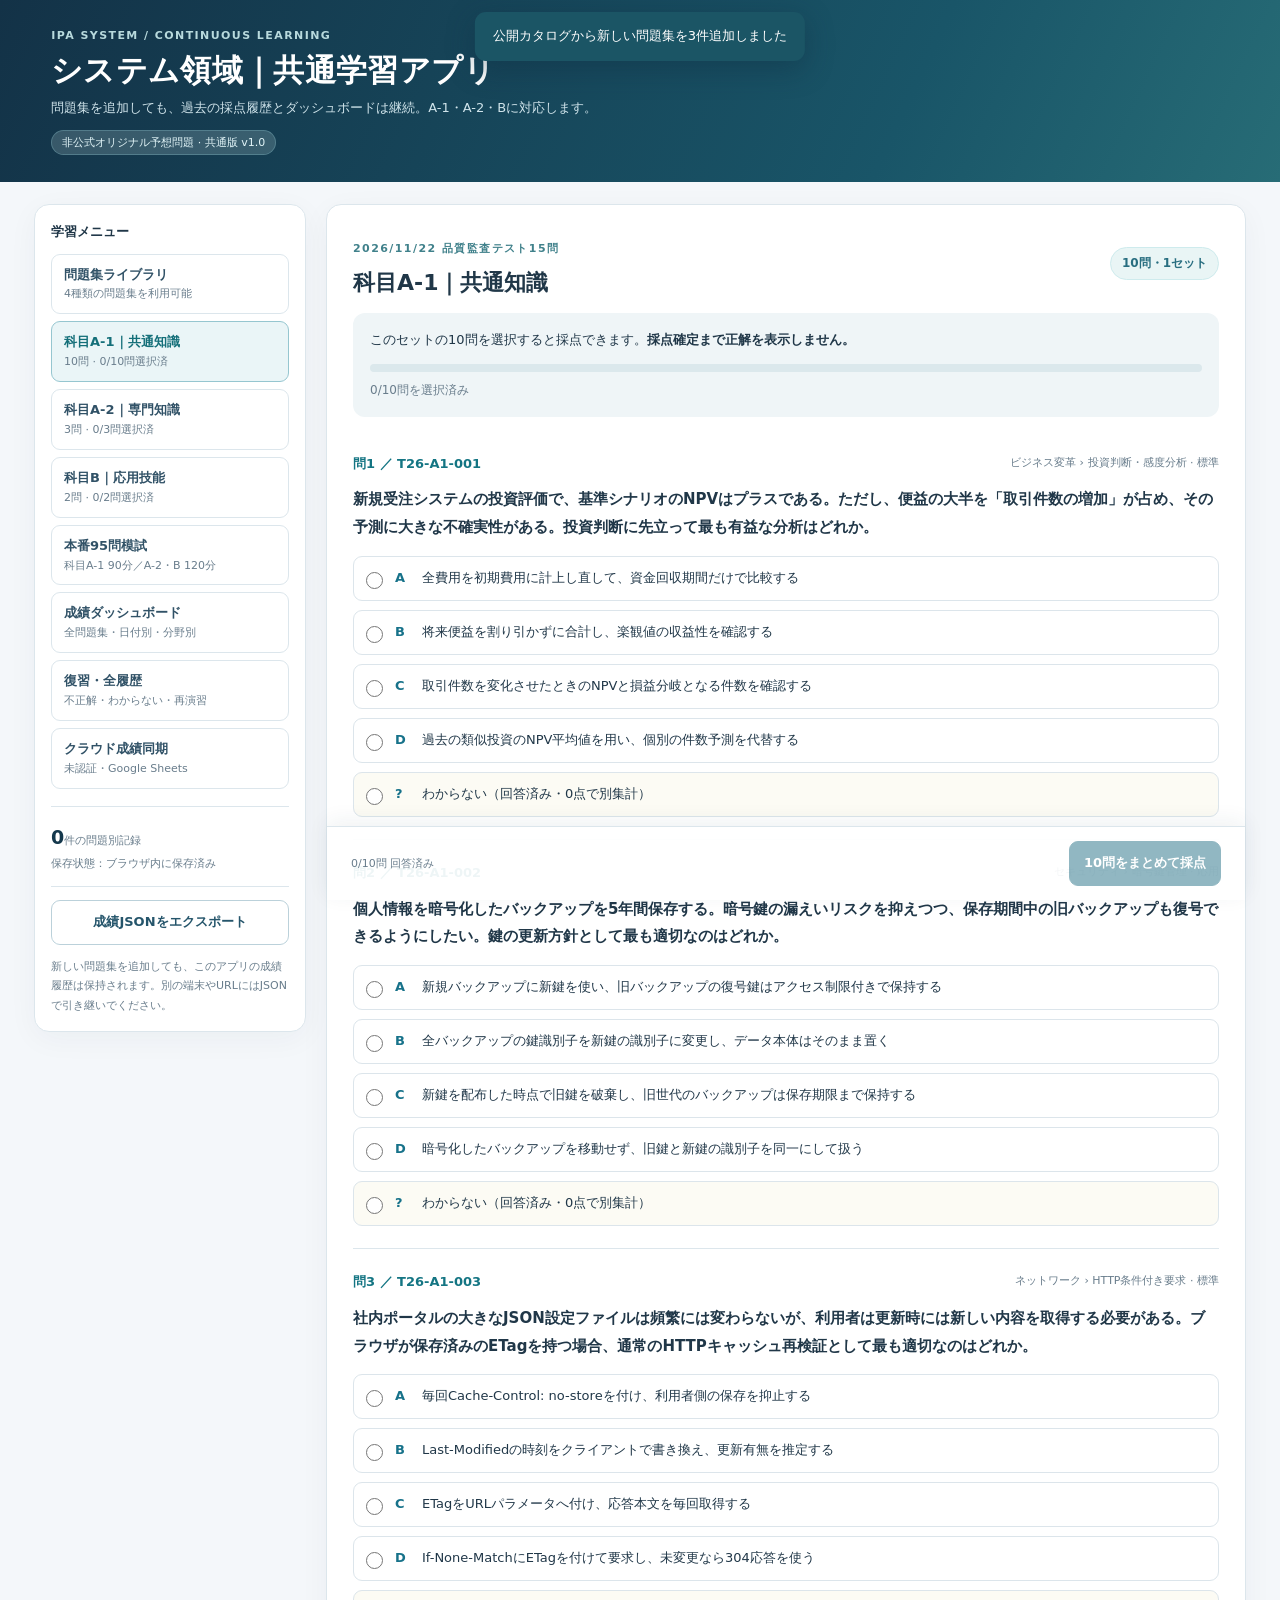
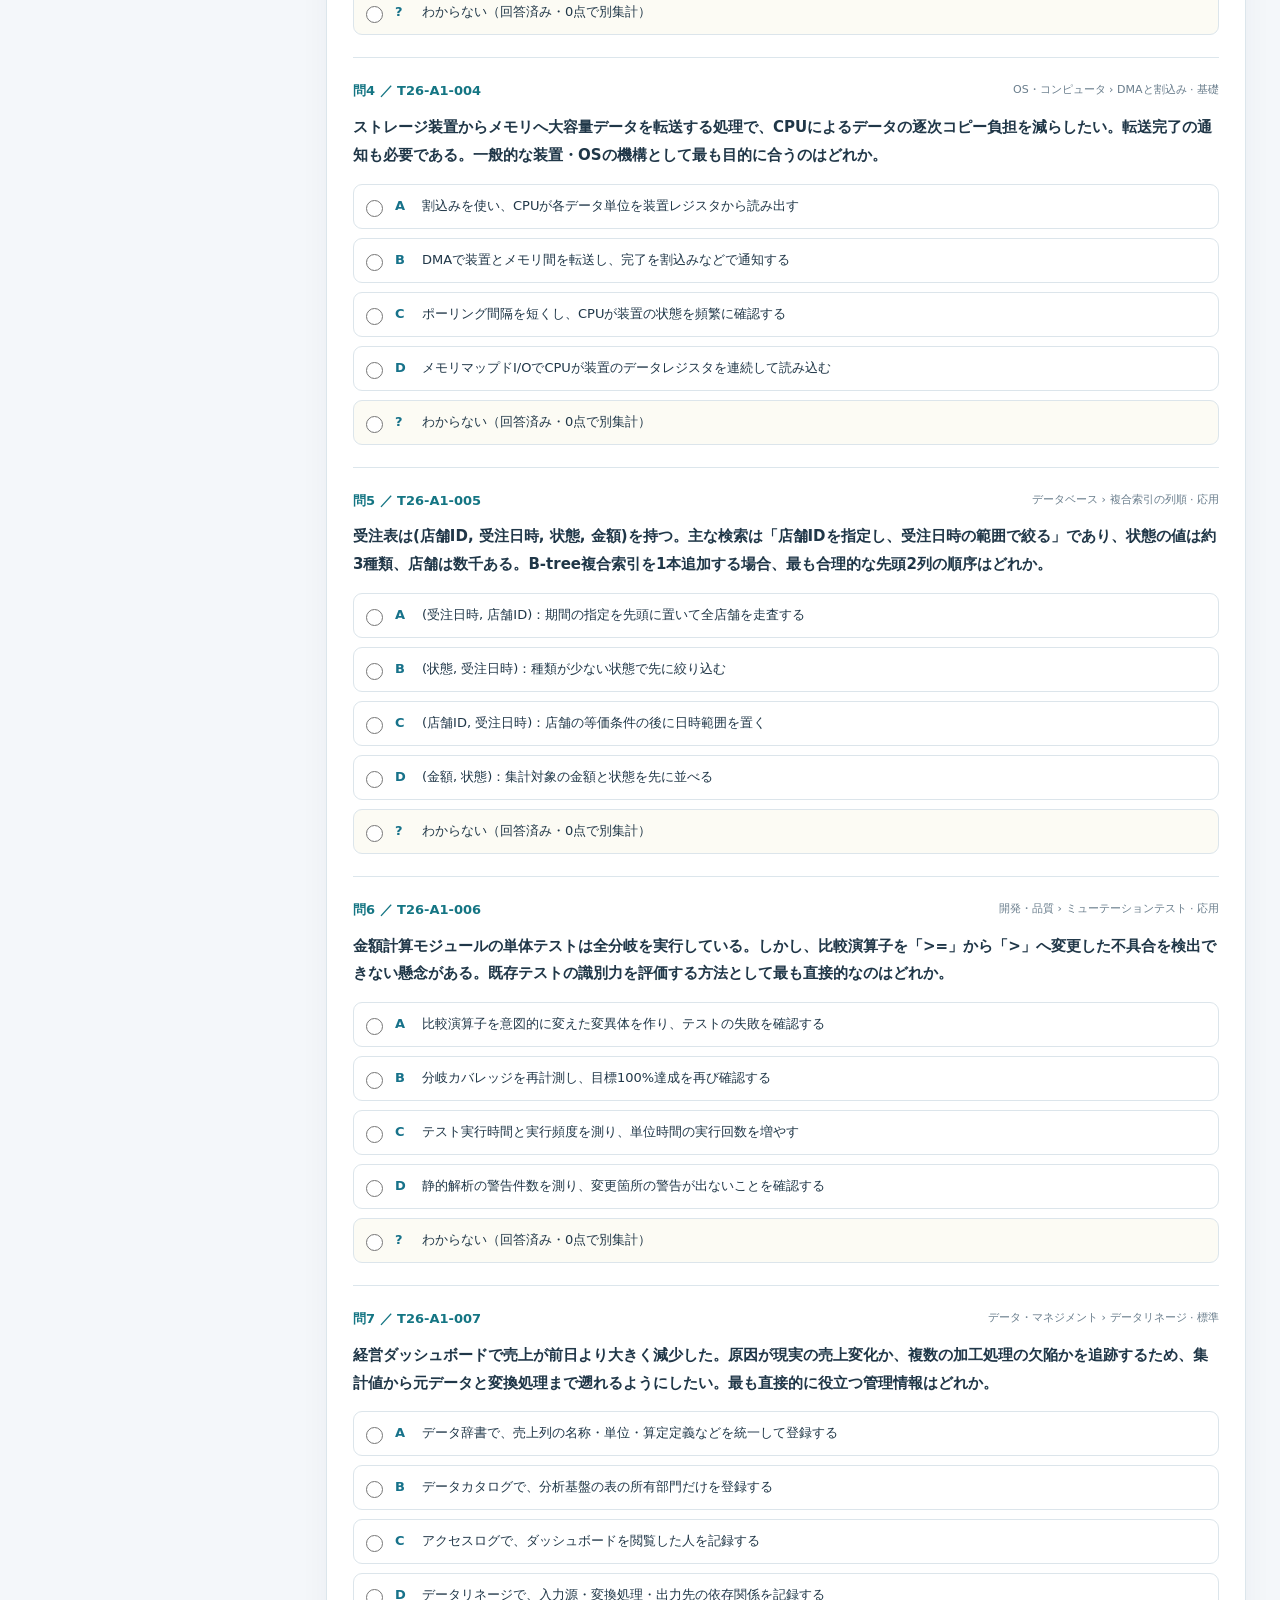
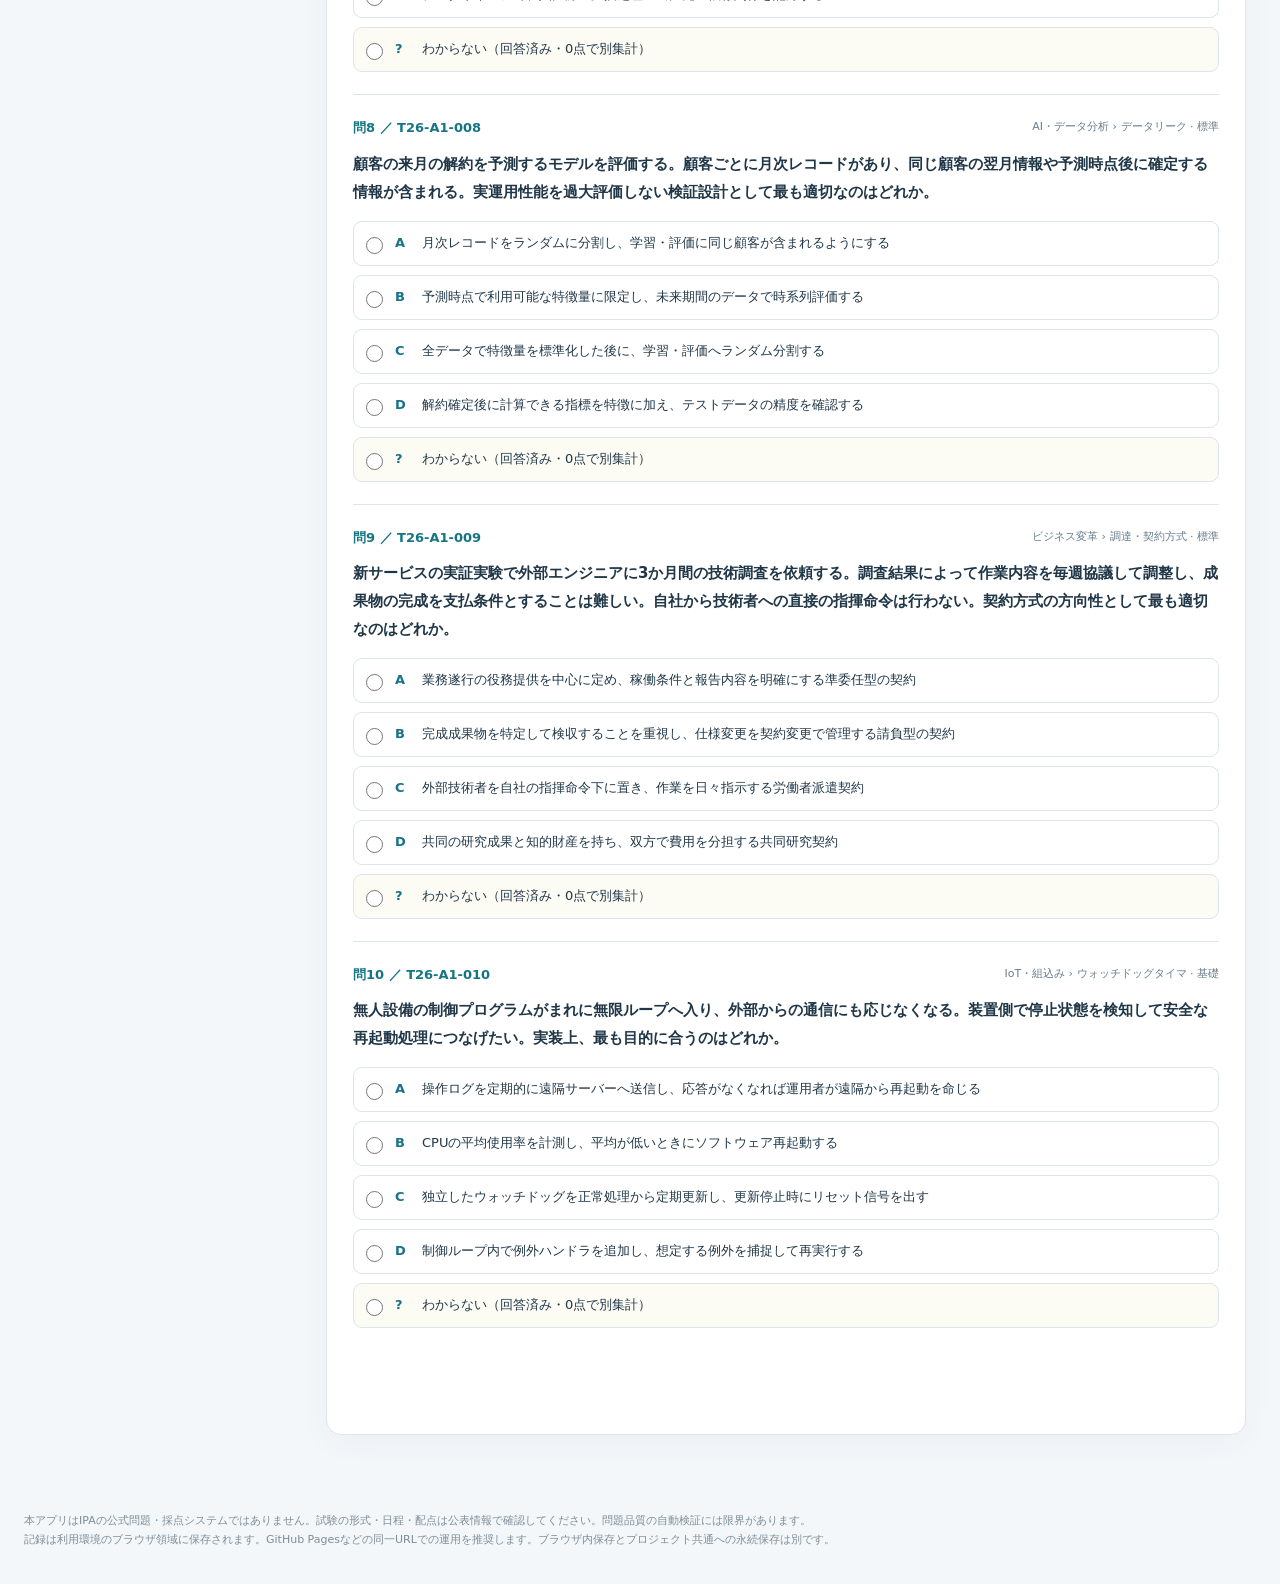
==== commit e8e72dee: "Update generated standalone app with per-block learning grading" ====
--- a/index.html
+++ b/index.html
@@ -216,7 +216,7 @@
   const fresh = () => ({
     schema_version: SCHEMA, banks: {}, records: [], attempts: [], drafts: {}, mockSessions: {},
     schedule: { exam: '', applicationFrom: '', applicationTo: '' },
-    selectedBank: SEED.bank_version, selectedSection: 'A1',
+    selectedBank: SEED.bank_version, selectedSection: 'A1', studyPages: {},
     view: 'study', dashboardMode: 'first', dashboardExamMode: 'learning', dashboardBank: 'all',
     dashboardSection: 'all', reportMajor: 'all', catalogStatus: '起動中'
   });
@@ -404,7 +404,7 @@
     } catch (e) { storageLocked = true; notify('既存の保存データの形式が不正です。保護のため上書きを停止しました。元データは削除していません。', true); }
     if (existing) {
       state = { ...fresh(), ...existing, banks: existing.banks || {},
-        drafts: existing.drafts || {}, mockSessions: existing.mockSessions || {},
+        drafts: existing.drafts || {}, studyPages: existing.studyPages || {}, mockSessions: existing.mockSessions || {},
         schedule: { ...fresh().schedule, ...(existing.schedule || {}) } };
     }
     // Inline source is available even if the catalog fetch fails in a local-file preview.
@@ -421,16 +421,44 @@
     } catch (e) { notify('旧アプリの自動移行に失敗しました。成績JSONをインポートしてください。', true); }
     persist();
   }
-  function getDraft(bank, part) {
-    const key = entryKey(bank.bank_version, part);
-    if (!state.drafts[key]) state.drafts[key] = { answers: {}, timestamps: {}, startedAt: new Date().toISOString() };
-    return state.drafts[key];
-  }
-  function lastAttempt(bank, part) {
-    const draft = getDraft(bank, part);
-    if (draft.retake) return null;
-    return [...state.attempts].reverse().find(a => a.bank_version === bank.bank_version && a.section === part && (a.mode || 'learning') === 'learning') || null;
-  }
+  function studyGroups(bank,part){
+  const qs=questionsFor(bank,part), size=part==='A1'?10:part==='A2'?8:4;
+  if(qs.length<=size)return [qs];
+  const groups=[];for(let i=0;i<qs.length;i+=size)groups.push(qs.slice(i,i+size));return groups;
+}
+  function studyIndex(bank,part){
+  const groups=studyGroups(bank,part),n=state.studyPages?.[entryKey(bank.bank_version,part)];
+  return Number.isInteger(n)&&n>=0&&n<groups.length?n:0;
+}
+  function getDraft(bank,part){
+  const key=entryKey(bank.bank_version,part);
+  if(!state.drafts[key])state.drafts[key]={answers:{},timestamps:{},startedAt:new Date().toISOString()};
+  const d=state.drafts[key];if(!d.blockStartedAt)d.blockStartedAt={};
+  const i=studyIndex(bank,part);if(!d.blockStartedAt[i])d.blockStartedAt[i]=new Date().toISOString();return d;
+}
+  function lastAttempt(bank,part,i=studyIndex(bank,part)){
+  const groups=studyGroups(bank,part),qs=groups[i],d=getDraft(bank,part);if(!qs)return null;
+  if(groups.length===1&&d.retake)return null;
+  if(groups.length>1&&d.retakeBlocks?.[i])return null;
+  const ids=new Set(qs.map(q=>q.question_id));
+  return [...state.attempts].reverse().find(a=>{
+    if(a.bank_version!==bank.bank_version||a.section!==part||(a.mode||'learning')!=='learning')return false;
+    if(groups.length===1)return true;
+    if(a.total!==qs.length)return false;
+    if(a.study_block_index===i&&a.study_block_count===groups.length)return true;
+    if(Number.isInteger(a.study_block_index))return false;
+    const rowIds=state.records.filter(r=>r.attempt_id===a.attempt_id).map(r=>r.question_id);
+    return rowIds.length===ids.size&&rowIds.every(id=>ids.has(id));
+  })||null;
+}
+  function selectStudyBlock(i){
+  const bank=currentBank(),part=state.selectedSection;if(!bank)return;
+  const groups=studyGroups(bank,part);
+  if(!Number.isInteger(i)||i<0||i>=groups.length)return notify('セット番号が正しくありません',true);
+  for(let n=0;n<i;n++)if(!lastAttempt(bank,part,n))return notify(`第${n+1}セットの採点後に進めます`,true);
+  state.studyPages[entryKey(bank.bank_version,part)]=i;
+  getDraft(bank,part);persist();render();window.scrollTo(0,0);
+}
   function openSet(version, part) {
     if (!state.banks[version] || !PARTS.includes(part) || questionsFor(state.banks[version], part).length === 0)
       throw new Error('問題集・科目を確認できませんでした');
@@ -444,63 +472,58 @@
     if (!['study', 'dashboard', 'history', 'library', 'cloud', 'mock'].includes(view)) return;
     state.view = view; persist(); render(); window.scrollTo(0, 0);
   }
-  function selectAnswer(id, value) {
-    const bank = currentBank(), part = state.selectedSection;
-    if (!bank || lastAttempt(bank, part)) return;
-    if (!questionsFor(bank, part).some(q => q.question_id === id) || !'ABCD?'.includes(value)) return;
-    const draft = getDraft(bank, part);
-    draft.answers[id] = value;
-    draft.timestamps[id] = new Date().toISOString();
-    persist(); render();
-  }
-  function submitSet() {
-    const bank = currentBank(), part = state.selectedSection, qs = questionsFor(bank, part);
-    if (!qs.length) return notify('採点対象がありません', true);
-    const draft = getDraft(bank, part);
-    const missing = qs.filter(q => !draft.answers[q.question_id]);
-    if (missing.length) return notify(`未回答が${missing.length}問あります。「わからない」も選択できます。`, true);
-    if (lastAttempt(bank, part)) return notify('既に採点済みです。再演習は専用ボタンを押してください。', true);
-    ask(`${bankLabel(bank)}｜${PART_NAMES[part]} の${qs.length}問を採点します。回答を確定してよろしいですか？`, () => gradeSet(bank.bank_version, part));
-  }
-  function gradeSet(version, part) {
-    const bank = state.banks[version], qs = questionsFor(bank, part);
-    const draft = getDraft(bank, part);
-    if (lastAttempt(bank, part) || qs.some(q => !draft.answers[q.question_id]))
-      throw new Error('採点対象の回答状態が変化しました。もう一度確認してください');
-    const now = new Date(), when = now.toISOString(), day = localDate(now), attempt_id = uniqueId();
-    const records = qs.map(q => {
-      const answer = draft.answers[q.question_id], prior = state.records.some(r =>
-        r.question_id === q.question_id && r.question_version === q.question_version && r.bank_version === version);
-      return {
-        record_id: uniqueId(), attempt_id, bank_version: version,
-        question_id: q.question_id, question_version: q.question_version,
-        section: part, major: q.major, minor: q.minor, difficulty: q.difficulty,
-        answer, correct: answer === q.answer, unknown: answer === '?', mode: 'learning',
-        is_first_seen: !prior, answered_at: draft.timestamps[q.question_id] || when,
-        submitted_at: when, answer_date: day, elapsed_seconds: Math.max(0, Math.round((now - new Date(draft.startedAt || when)) / 1000))
-      };
-    });
-    const correct = records.filter(r => r.correct).length, unknown = records.filter(r => r.unknown).length;
-    state.records.push(...records);
-    state.attempts.push({ attempt_id, bank_version: version, section: part, submitted_at: when,
-      answer_date: day, total: qs.length, correct, unknown, mode: 'learning' });
-    // Reset retake marker; keep answers for the just-graded review.
-    delete draft.retake;
-    const saved = persist();
-    render();
-    notify(`採点完了：${correct}/${qs.length}問正解・わからない${unknown}問${saved ? '／ブラウザ保存済み' : '／JSONバックアップが必要'}`, !saved);
-    if (saved) cloud.autoSync();
-  }
-  function retrySet() {
-    const bank = currentBank(), part = state.selectedSection;
-    ask(`${bankLabel(bank)} の${PART_NAMES[part]}を再演習します。採点済みの履歴は保持します。`, () => {
-      state.drafts[entryKey(bank.bank_version, part)] = {
-        answers: {}, timestamps: {}, startedAt: new Date().toISOString(), retake: true
-      };
-      persist(); render(); notify('再演習を開始しました。過去の結果は残っています。');
-    });
-  }
-
+  function selectAnswer(id,value){
+  const bank=currentBank(),part=state.selectedSection;if(!bank||lastAttempt(bank,part))return;
+  if(!studyGroups(bank,part)[studyIndex(bank,part)].some(q=>q.question_id===id)||!['A','B','C','D','?'].includes(value))return;
+  const d=getDraft(bank,part);d.answers[id]=value;d.timestamps[id]=new Date().toISOString();persist();render();
+}
+  function submitSet(){
+  const bank=currentBank(),part=state.selectedSection;if(!bank)return notify('問題集がありません',true);
+  const i=studyIndex(bank,part),groups=studyGroups(bank,part),qs=groups[i];
+  if(!qs?.length)return notify('採点対象がありません',true);
+  const d=getDraft(bank,part),missing=qs.filter(q=>!d.answers[q.question_id]);
+  if(missing.length)return notify(`未回答が${missing.length}問あります。「わからない」も選択できます。`,true);
+  if(lastAttempt(bank,part,i))return notify('このセットは採点済みです。再演習は専用ボタンを押してください。',true);
+  const label=groups.length>1?`第${i+1}セット（${qs.length}問）`:`${qs.length}問`;
+  ask(`${bankLabel(bank)}｜${PART_NAMES[part]} の${label}を採点します。回答を確定してよろしいですか？`,()=>gradeSet(bank.bank_version,part,i));
+}
+  function gradeSet(version,part,i=0){
+  const bank=state.banks[version];if(!bank)throw Error('問題集がありません');
+  const groups=studyGroups(bank,part),qs=groups[i],d=getDraft(bank,part);
+  if(!qs||studyIndex(bank,part)!==i||lastAttempt(bank,part,i)||qs.some(q=>!d.answers[q.question_id]))
+    throw Error('採点対象の回答状態が変化しました。もう一度確認してください');
+  const now=new Date(),when=now.toISOString(),day=localDate(now),attempt_id=uniqueId();
+  const records=qs.map(q=>{
+    const answer=d.answers[q.question_id],prior=state.records.some(r=>r.question_id===q.question_id&&r.question_version===q.question_version&&r.bank_version===version);
+    return {record_id:uniqueId(),attempt_id,bank_version:version,question_id:q.question_id,question_version:q.question_version,
+      section:part,major:q.major,minor:q.minor,difficulty:q.difficulty,answer,correct:answer===q.answer,
+      unknown:answer==='?',mode:'learning',is_first_seen:!prior,study_block_index:i,
+      answered_at:d.timestamps[q.question_id]||when,submitted_at:when,answer_date:day,
+      elapsed_seconds:Math.max(0,Math.round((now-new Date(groups.length>1?(d.blockStartedAt?.[i]||when):(d.startedAt||when)))/1000))};
+  });
+  const correct=records.filter(r=>r.correct).length,unknown=records.filter(r=>r.unknown).length;
+  state.records.push(...records);
+  state.attempts.push({attempt_id,bank_version:version,section:part,submitted_at:when,answer_date:day,total:qs.length,
+    correct,unknown,mode:'learning',...(groups.length>1?{study_block_index:i,study_block_count:groups.length}:{})});
+  if(groups.length===1)delete d.retake;
+  else if(d.retakeBlocks)delete d.retakeBlocks[i];
+  const saved=persist();render();
+  notify(`採点完了：${correct}/${qs.length}問正解・わからない${unknown}問${saved?'／ブラウザ保存済み':'／JSONバックアップが必要'}`,!saved);
+  if(saved)cloud.autoSync();
+}
+  function retrySet(){
+  const bank=currentBank(),part=state.selectedSection;if(!bank)return;
+  const groups=studyGroups(bank,part),i=studyIndex(bank,part);
+  const msg=groups.length>1?`${bankLabel(bank)} の${PART_NAMES[part]} 第${i+1}セットを再演習します。ほかのセットと過去の成績は保持します。`:
+    `${bankLabel(bank)} の${PART_NAMES[part]}を再演習します。採点済みの履歴は保持します。`;
+  ask(msg,()=>{
+    const d=getDraft(bank,part);
+    if(groups.length===1){d.answers={};d.timestamps={};d.startedAt=new Date().toISOString();d.retake=true;}
+    else {for(const q of groups[i]){delete d.answers[q.question_id];delete d.timestamps[q.question_id];}
+      if(!d.retakeBlocks)d.retakeBlocks={};d.retakeBlocks[i]=true;d.blockStartedAt[i]=new Date().toISOString();}
+    persist();render();notify('再演習を開始しました。過去の採点履歴は保持しています。');
+  });
+}
   function chosenRecords() {
     const all = state.records.filter(r => (r.mode || 'learning') === state.dashboardExamMode &&
       (state.dashboardBank === 'all' || r.bank_version === state.dashboardBank) &&
@@ -729,28 +752,25 @@
     return `<div class="panel"><p class="eyebrow">TIMED FULL MOCK · ${esc(bankLabel(bank))}</p><h2>${phase==='A1'?'第1段階：科目A-1（60問・90分）':'第2段階：科目A-2（23問）＋B（12問）・120分'}</h2><p><b>制限時間：</b><span id="mock-clock" class="mock-clock">${clockLabel(remainingSeconds(session))}</span> ／ <span id="mock-progress">${answered}/${qs.length}問回答済み</span></p><div class="progress"><span id="mock-progress-bar" style="width:${100*answered/qs.length}%"></span></div><p class="micro">途中の回答はこのブラウザに随時保存されます。ページを閉じても制限時間は進みます。A-1は次に進むと戻れません。未回答は確定時に「わからない」として処理します。正解は最終提出まで表示されません。</p>${list}<div class="sticky-actions"><span id="mock-progress-bottom" class="micro">${phase==='A1'?'A-1終了後に次へ':'最終提出時に全95問を採点'}</span><button class="btn primary" ${phase==='A1'?'data-mock-phase="1"':'data-mock-finalize="1"'}>${phase==='A1'?'A-1を確定してA-2＋Bへ':'本番95問を最終提出・採点'}</button></div></div>`;
   }
 
-  function renderSidebar() {
-    const chosen = currentBank();
-    const active = state.view;
-    const localRecords = state.records.length;
-    return `<div class="side-title">学習メニュー</div><div class="navlist">
-      <button class="navbtn ${active === 'library' ? 'active' : ''}" data-view="library">問題集ライブラリ<small>${bankList().length}種類の問題集を利用可能</small></button>
-      ${PARTS.map(p => {
-        const count = questionsFor(chosen, p).length;
-        if (!count) return '';
-        const att = lastAttempt(chosen, p);
-        const d = getDraft(chosen, p);
-        return `<button class="navbtn ${active === 'study' && p === state.selectedSection ? 'active' : ''}" data-section="${p}" data-bank="${esc(chosen.bank_version)}">${PART_NAMES[p]}<small>${count}問 · ${att ? `直近 ${att.correct}/${att.total}問正解` : `${Object.keys(d.answers).length}/${count}問選択済`}</small></button>`;
-      }).join('')}
-      <button class="navbtn ${active === 'mock' ? 'active' : ''}" data-view="mock">本番95問模試<small>科目A-1 90分／A-2・B 120分</small></button>
-      <button class="navbtn ${active === 'dashboard' ? 'active' : ''}" data-view="dashboard">成績ダッシュボード<small>全問題集・日付別・分野別</small></button>
-      <button class="navbtn ${active === 'history' ? 'active' : ''}" data-view="history">復習・全履歴<small>不正解・わからない・再演習</small></button>
-      <button class="navbtn ${active === 'cloud' ? 'active' : ''}" data-view="cloud">クラウド成績同期<small>${esc(cloud.statusBrief())}・Google Sheets</small></button>
-    </div><div class="side-info"><b>${localRecords}</b>件の問題別記録<br>保存状態：${esc(storageMessage)}<hr>
-      <button class="btn full" data-export="1">成績JSONをエクスポート</button>
-      <p>新しい問題集を追加しても、このアプリの成績履歴は保持されます。別の端末やURLにはJSONで引き継いでください。</p>
-    </div>`;
-  }
+  function renderSidebar(){
+  const chosen=currentBank(),active=state.view,localRecords=state.records.length;
+  return `<div class="side-title">学習メニュー</div><div class="navlist">
+    <button class="navbtn ${active==='library'?'active':''}" data-view="library">問題集ライブラリ<small>${bankList().length}種類の問題集を利用可能</small></button>
+    ${PARTS.map(p=>{
+      const count=questionsFor(chosen,p).length;if(!count)return '';
+      const groups=studyGroups(chosen,p),att=lastAttempt(chosen,p),d=getDraft(chosen,p);
+      const status=groups.length>1?`${groups.filter((_,i)=>!!lastAttempt(chosen,p,i)).length}/${groups.length}セット採点済み`:
+        (att?`直近 ${att.correct}/${att.total}問正解`:`${Object.keys(d.answers).length}/${count}問選択済`);
+      return `<button class="navbtn ${active==='study'&&p===state.selectedSection?'active':''}" data-section="${p}" data-bank="${esc(chosen.bank_version)}">${PART_NAMES[p]}<small>${count}問 · ${status}</small></button>`;
+    }).join('')}
+    <button class="navbtn ${active==='mock'?'active':''}" data-view="mock">本番95問模試<small>科目A-1 90分／A-2・B 120分</small></button>
+    <button class="navbtn ${active==='dashboard'?'active':''}" data-view="dashboard">成績ダッシュボード<small>全問題集・日付別・分野別</small></button>
+    <button class="navbtn ${active==='history'?'active':''}" data-view="history">復習・全履歴<small>不正解・わからない・再演習</small></button>
+    <button class="navbtn ${active==='cloud'?'active':''}" data-view="cloud">クラウド成績同期<small>${esc(cloud.statusBrief())}・Google Sheets</small></button>
+  </div><div class="side-info"><b>${localRecords}</b>件の問題別記録<br>保存状態：${esc(storageMessage)}<hr>
+    <button class="btn full" data-export="1">成績JSONをエクスポート</button>
+    <p>新しい問題集を追加しても、このアプリの成績履歴は保持されます。別の端末やURLにはJSONで引き継いでください。</p></div>`;
+}
   function renderChoices(q, answer, done) {
     const choices = q.options.map((option, i) => {
       const letter = LETTERS[i];
@@ -774,24 +794,32 @@
       ${q.case ? `<div class="case">${esc(q.case)}</div>` : ''}<div class="stem">${esc(q.stem)}</div>
       <div class="choices">${renderChoices(q, answer, done)}</div>${done ? renderExplanation(q, answer) : ''}</article>`;
   }
-  function renderStudy() {
-    const bank = currentBank(), part = state.selectedSection;
-    if (!bank) return renderLibrary();
-    const qs = questionsFor(bank, part);
-    if (!qs.length) return `<div class="panel"><h2>この科目の問題はありません</h2><button class="btn" data-view="library">問題集を選ぶ</button></div>`;
-    const attempt = lastAttempt(bank, part), done = !!attempt, draft = getDraft(bank, part);
-    const answers = done ? Object.fromEntries(state.records.filter(r => r.attempt_id === attempt.attempt_id).map(r => [r.question_id, r.answer])) : draft.answers;
-    const answered = qs.filter(q => answers[q.question_id]).length;
-    const banner = done ? `<div class="metrics">${metric('今回の正答率', percentage(attempt.correct, attempt.total))}${metric('正解数', `${attempt.correct}/${attempt.total}`)}${metric('わからない', String(attempt.unknown))}${metric('採点日時', jpDate(attempt.submitted_at))}</div>
-      <div class="pills">${qs.map((q, i) => `<span class="pill ${answers[q.question_id] === q.answer ? 'pass' : 'fail'}">問${i + 1} ${answers[q.question_id] === '?' ? '？' : answers[q.question_id] === q.answer ? '✓' : '×'}</span>`).join('')}</div>
-      <p class="micro">不正解・わからないの解説は初期表示します。正解問題の解説も展開できます。</p>` :
-      `<div class="summary">全${qs.length}問を選択してからセット単位で採点します。<b>採点確定まで正解を表示しません。</b><div class="progress"><span style="width:${100 * answered / qs.length}%"></span></div><p>${answered}/${qs.length}問を選択済み</p></div>`;
-    const next = PARTS.slice(PARTS.indexOf(part) + 1).find(p => questionsFor(bank, p).length);
-    return `<div class="panel"><div class="head-row"><div><p class="eyebrow">${esc(bankLabel(bank))}</p><h2>${PART_NAMES[part]}</h2></div><span class="tag">${qs.length}問・1セット</span></div>
-      ${banner}${qs.map((q, i) => renderQuestion(q, i, answers[q.question_id] || '', done)).join('')}
-      <div class="sticky-actions">${done ? `<span class="micro">復習後に次の科目へ進めます</span><div class="actions"><button class="btn" data-retry="1">このセットを再演習</button><button class="btn" data-view="dashboard">ダッシュボード</button>${next ? `<button class="btn primary" data-bank="${esc(bank.bank_version)}" data-section="${next}">次の科目へ</button>` : `<button class="btn primary" data-view="library">他の問題集へ</button>`}</div>` :
-      `<span class="micro">${answered}/${qs.length}問 回答済み</span><button id="submit-set" class="btn primary" data-submit="1" ${answered !== qs.length ? 'disabled' : ''}>${qs.length}問をまとめて採点</button>`}</div></div>`;
-  }
+  function renderStudy(){
+  const bank=currentBank(),part=state.selectedSection;if(!bank)return renderLibrary();
+  const groups=studyGroups(bank,part),i=studyIndex(bank,part),qs=groups[i];
+  if(!qs?.length)return `<div class="panel"><h2>この科目の問題はありません</h2><button class="btn" data-view="library">問題集を選ぶ</button></div>`;
+  const a=lastAttempt(bank,part,i),done=!!a,d=getDraft(bank,part);
+  const answers=done?Object.fromEntries(state.records.filter(r=>r.attempt_id===a.attempt_id).map(r=>[r.question_id,r.answer])):d.answers;
+  const answered=qs.filter(q=>answers[q.question_id]).length,completed=groups.map((_,j)=>!!lastAttempt(bank,part,j));
+  const firstMissing=completed.findIndex(ok=>!ok),maxOpen=firstMissing<0?groups.length-1:firstMissing;
+  const overview=groups.length>1?`<div class="summary"><b>通常学習：セットごとに採点・解説</b><p>第${i+1}/${groups.length}セット（科目全体${groups.reduce((n,g)=>n+g.length,0)}問）。採点済み${completed.filter(Boolean).length}/${groups.length}セット。本番模試とは別の学習記録です。</p><div class="actions" role="group" aria-label="採点セットを切り替える">${groups.map((g,j)=>
+    `<button class="btn ${j===i?'primary':''}" data-study-block="${j}" ${j>maxOpen?'disabled':''}>${j+1}：${g.length}問${completed[j]?' ✓':''}</button>`).join('')}</div></div>`:'';
+  const offset=groups.slice(0,i).reduce((n,g)=>n+g.length,0);
+  const banner=done?`<div class="metrics">${metric('今回の正答率',percentage(a.correct,a.total))}${metric('正解数',`${a.correct}/${a.total}`)}${metric('わからない',String(a.unknown))}${metric('採点日時',jpDate(a.submitted_at))}</div>
+    <div class="pills">${qs.map((q,j)=>`<span class="pill ${answers[q.question_id]===q.answer?'pass':'fail'}">問${offset+j+1} ${answers[q.question_id]==='?'?'？':answers[q.question_id]===q.answer?'✓':'×'}</span>`).join('')}</div><p class="micro">誤答・わからないの解説は開いて表示します。正解問題の解説も展開できます。</p>`:
+    `<div class="summary">このセットの${qs.length}問を選択すると採点できます。<b>採点確定まで正解を表示しません。</b><div class="progress"><span style="width:${100*answered/qs.length}%"></span></div><p>${answered}/${qs.length}問を選択済み</p></div>`;
+  const nextPart=PARTS.slice(PARTS.indexOf(part)+1).find(p=>questionsFor(bank,p).length);
+  const nextBlock=done&&i<groups.length-1,allDone=completed.every(Boolean);
+  const actions=done?`<span class="micro">${groups.length>1?`第${i+1}セットの採点済み解説`:'採点済み・復習できます'}</span><div class="actions">
+    <button class="btn" data-retry="1">このセットを再演習</button><button class="btn" data-view="dashboard">ダッシュボード</button>
+    ${nextBlock?`<button class="btn primary" data-study-block="${i+1}">次の${groups[i+1].length}問へ</button>`:
+      allDone&&nextPart?`<button class="btn primary" data-bank="${esc(bank.bank_version)}" data-section="${nextPart}">次の科目へ</button>`:
+      allDone?`<button class="btn primary" data-view="library">他の問題集へ</button>`:''}</div>`:
+    `<span class="micro">${answered}/${qs.length}問 回答済み</span><button id="submit-set" class="btn primary" data-submit="1" ${answered!==qs.length?'disabled':''}>${qs.length}問をまとめて採点</button>`;
+  return `<div class="panel"><div class="head-row"><div><p class="eyebrow">${esc(bankLabel(bank))}</p><h2>${PART_NAMES[part]}</h2></div><span class="tag">${groups.length>1?`第${i+1}/${groups.length}セット · ${qs.length}問`:`${qs.length}問・1セット`}</span></div>
+    ${overview}${banner}${qs.map((q,j)=>renderQuestion(q,offset+j,answers[q.question_id]||'',done)).join('')}
+    <div class="sticky-actions">${actions}</div></div>`;
+}
   function renderLibrary() {
     const rows = bankList().map(bank => {
       const attempted = state.attempts.filter(a => a.bank_version === bank.bank_version).length;
@@ -1057,6 +1085,7 @@
       else if (button.dataset.mockFinalize) submitMockFinal();
       else if (button.dataset.mockRetake) retakeMock();
       else if (button.dataset.mockReview) showMockReview(button.dataset.mockReview);
+      else if (button.dataset.studyBlock !== undefined) selectStudyBlock(Number(button.dataset.studyBlock));
       else if (button.dataset.section && button.dataset.bank) openSet(button.dataset.bank, button.dataset.section);
       else if (button.dataset.view) switchView(button.dataset.view);
       else if (button.dataset.submit) submitSet();
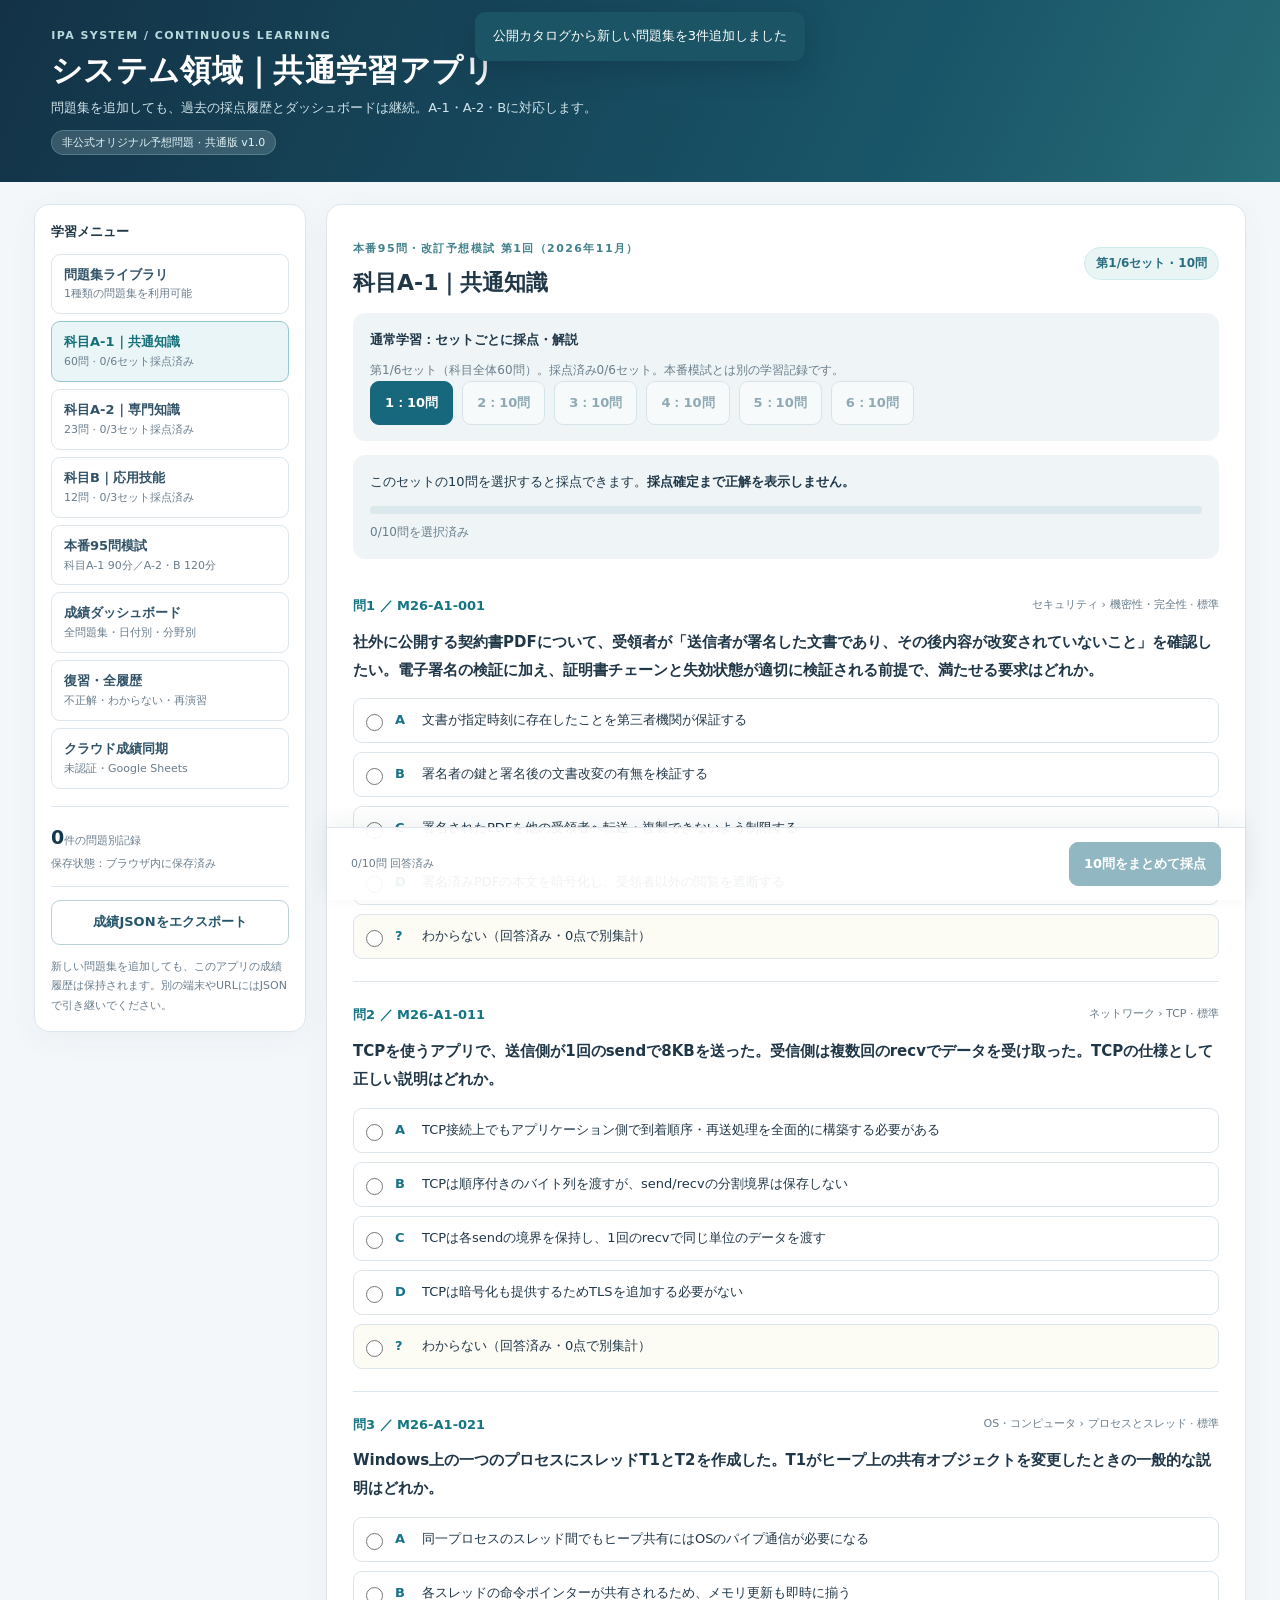
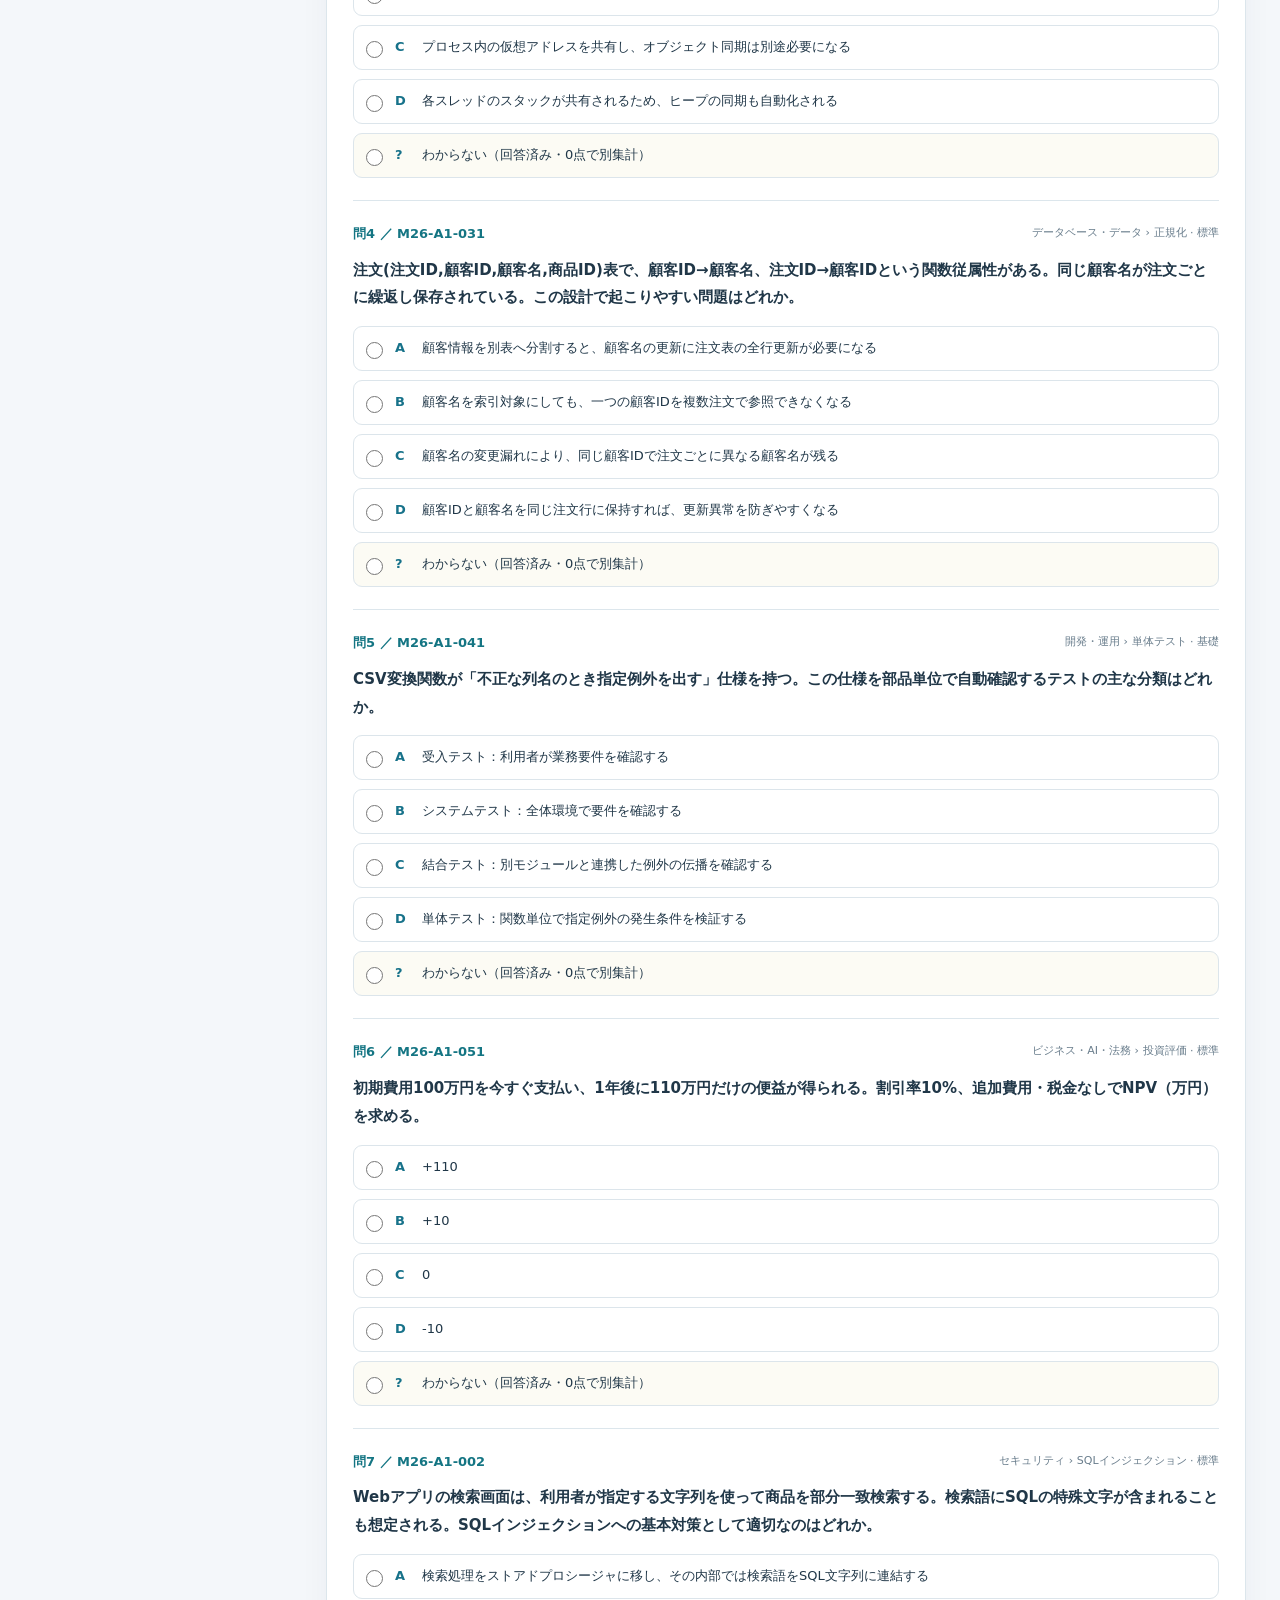
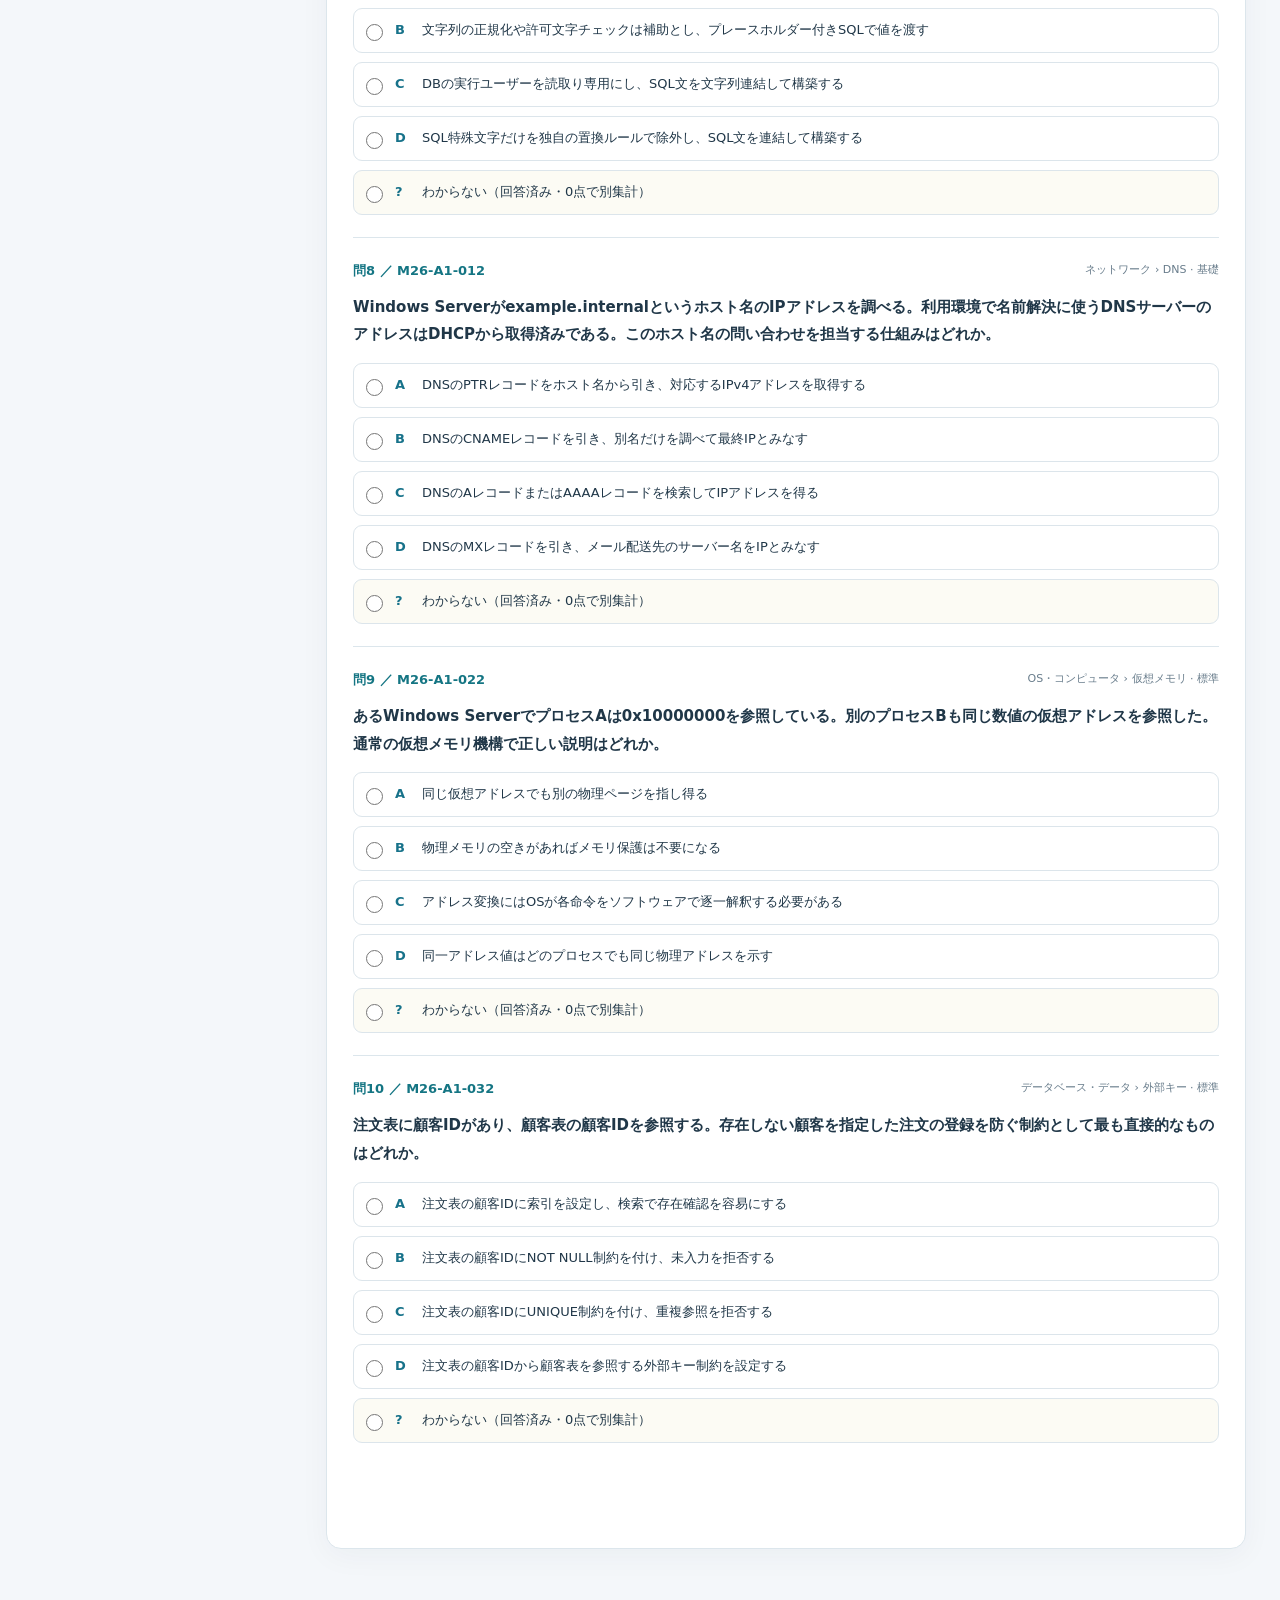
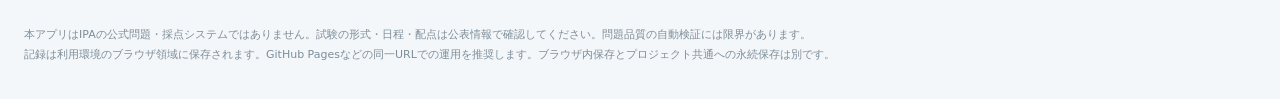
==== commit 1914c91f: "Regenerate full95-only learning app with per-set dashboard" ====
--- a/index.html
+++ b/index.html
@@ -238,6 +238,7 @@
     },
     mergeRemote: incoming => {
       const result=mergeRecords(incoming);
+      retireShortPracticeData();
       if (!persist()) throw Error("ローカル保存に失敗しました。JSONエクスポートしてください");
       render();
       return result;
@@ -419,6 +420,7 @@
         if (merged.added) notify(`旧15問アプリの履歴を ${merged.added} 件自動取込みしました。元データも残しています。`);
       }
     } catch (e) { notify('旧アプリの自動移行に失敗しました。成績JSONをインポートしてください。', true); }
+    retireShortPracticeData();
     persist();
   }
   function studyGroups(bank,part){
@@ -525,17 +527,19 @@
   });
 }
   function chosenRecords() {
+    const recent=[...bankList()].filter(isFullMock).reverse().find(b=>state.records.some(r=>r.bank_version===b.bank_version&&(r.mode||'learning')===state.dashboardExamMode));
+    const target=state.dashboardBank==='all'&&recent?recent.bank_version:state.dashboardBank;
     const all = state.records.filter(r => (r.mode || 'learning') === state.dashboardExamMode &&
-      (state.dashboardBank === 'all' || r.bank_version === state.dashboardBank) &&
+      (target === 'all' || r.bank_version === target) &&
       (state.dashboardSection === 'all' || r.section === state.dashboardSection));
     const ordered = [...all].sort((a, b) => (a.submitted_at || '').localeCompare(b.submitted_at || ''));
     const mode = state.dashboardMode;
-    if (mode === 'all') return ordered;
+    if (mode === 'all' && !bankList().some(isFullMock)) return ordered;
     const chosen = new Map();
     for (const r of ordered) {
       const key = recordQuestionKey(r);
       if (mode === 'first' && !chosen.has(key)) chosen.set(key, r);
-      if (mode === 'latest') chosen.set(key, r);
+      if (mode === 'latest' || mode === 'all') chosen.set(key, r);
     }
     return [...chosen.values()];
   }
@@ -613,6 +617,40 @@
     return !!bank && bank.questions.length === 95 &&
       questionsFor(bank, 'A1').length === 60 && questionsFor(bank, 'A2').length === 23 &&
       questionsFor(bank, 'B').length === 12;
+  }
+  function retireShortPracticeData() {
+    const full=bankList().filter(isFullMock);
+    if(!full.length)return;
+    const permitted=new Set(full.map(b=>b.bank_version));
+    state.records=state.records.filter(r=>permitted.has(r.bank_version));
+    state.attempts=state.attempts.filter(a=>permitted.has(a.bank_version));
+    for(const version of Object.keys(state.banks))if(!permitted.has(version))delete state.banks[version];
+    for(const prop of ['drafts','studyPages']){
+      for(const key of Object.keys(state[prop]||{}))
+        if(![...permitted].some(v=>key.startsWith(v+'::')))delete state[prop][key];
+    }
+    for(const version of Object.keys(state.mockSessions||{}))if(!permitted.has(version))delete state.mockSessions[version];
+    if(!permitted.has(state.selectedBank)){state.selectedBank=full[full.length-1].bank_version;state.selectedSection='A1';}
+    if(state.dashboardBank!=='all'&&!permitted.has(state.dashboardBank))state.dashboardBank='all';
+  }
+  function renderFull95SetScores() {
+    const banks=bankList().filter(isFullMock);
+    if(!banks.length)return '<p class="empty">95問セットがまだ登録されていません。</p>';
+    const entries=banks.map(bank=>{
+      const records=state.records.filter(r=>r.bank_version===bank.bank_version&&(r.mode||'learning')===state.dashboardExamMode)
+        .sort((a,b)=>(a.submitted_at||'').localeCompare(b.submitted_at||''));
+      const byQuestion=new Map();
+      for(const r of records){const key=r.question_id+'::'+r.question_version;
+        if(state.dashboardMode!=='first'||!byQuestion.has(key))byQuestion.set(key,r);}
+      const rows=[...byQuestion.values()], correct=rows.filter(r=>r.correct).length;
+      const part=s=>{const a=rows.filter(r=>r.section===s);return a.filter(r=>r.correct).length+'/'+a.length;};
+      const date=rows.reduce((d,r)=>!d||r.answer_date>d?r.answer_date:d,'');
+      return {bank,date,rows,correct,a1:part('A1'),a2:part('A2'),b:part('B')};
+    });
+    return '<div class="tablewrap"><table><thead><tr><th>95問セット</th><th>解答日</th><th>A-1</th><th>A-2</th><th>B</th><th>セット別得点</th></tr></thead><tbody>'+
+      entries.map(x=>'<tr><td>'+esc(bankLabel(x.bank))+'</td><td>'+esc(x.date||'未受験')+'</td><td>'+x.a1+'</td><td>'+x.a2+'</td><td>'+x.b+'</td><td>'+
+        (x.rows.length===95?'<b>'+percentage(x.correct,95)+'</b>（'+x.correct+'/95）':x.rows.length+'/95問 回答済み')+'</td></tr>').join('')+
+      '</tbody></table></div><p class="micro">各行は独立した95問セットです。異なるセットを合算した累計正答率は表示しません。</p>';
   }
   const phaseLimit = phase => phase === 'A1' ? 90 * 60 : 120 * 60;
   const activeMock = () => Object.values(state.mockSessions || {}).find(m => m.phase !== 'done') || null;
@@ -843,20 +881,20 @@
     const competent = majors.filter(r => r.n >= 2).sort((a, b) => b.c / b.n - a.c / a.n).slice(0, 3);
     const weak = majors.filter(r => r.n >= 2).sort((a, b) => a.c / a.n - b.c / b.n).slice(0, 3);
     const countByBank = groupBy(rows, r => state.banks[r.bank_version] ? bankLabel(state.banks[r.bank_version]) : r.bank_version);
-    return `<div class="panel"><div class="head-row"><div><p class="eyebrow">LIFETIME LEARNING ANALYTICS</p><h2>成績ダッシュボード</h2></div><span class="tag">全問題集を横断</span></div>
-      <div class="filter-bar"><label>試験区分 <select id="dashboard-exam-mode"><option value="learning" ${state.dashboardExamMode === 'learning' ? 'selected' : ''}>短時間・科目別演習</option><option value="mock" ${state.dashboardExamMode === 'mock' ? 'selected' : ''}>本番95問模試</option></select></label><label>集計対象 <select id="dashboard-bank"><option value="all">全問題集</option>${bankList().map(b => `<option value="${esc(b.bank_version)}" ${state.dashboardBank === b.bank_version ? 'selected' : ''}>${esc(bankLabel(b))}</option>`).join('')}</select></label>
+    return `<div class="panel"><div class="head-row"><div><p class="eyebrow">95-QUESTION SET ANALYTICS</p><h2>成績ダッシュボード</h2></div><span class="tag">95問セット単位</span></div>
+      <div class="filter-bar"><label>試験区分 <select id="dashboard-exam-mode"><option value="learning" ${state.dashboardExamMode === 'learning' ? 'selected' : ''}>短時間・科目別演習</option><option value="mock" ${state.dashboardExamMode === 'mock' ? 'selected' : ''}>本番95問模試</option></select></label><label>集計対象 <select id="dashboard-bank"><option value="all">最新の95問セット</option>${bankList().map(b => `<option value="${esc(b.bank_version)}" ${state.dashboardBank === b.bank_version ? 'selected' : ''}>${esc(bankLabel(b))}</option>`).join('')}</select></label>
       <label>科目 <select id="dashboard-section"><option value="all">すべて</option>${PARTS.map(p => `<option value="${p}" ${state.dashboardSection === p ? 'selected' : ''}>${PART_NAMES[p]}</option>`).join('')}</select></label>
       <label>記録区分 <select id="dashboard-mode"><option value="first" ${state.dashboardMode === 'first' ? 'selected' : ''}>初見（各問題の初回）</option><option value="all" ${state.dashboardMode === 'all' ? 'selected' : ''}>すべての演習</option><option value="latest" ${state.dashboardMode === 'latest' ? 'selected' : ''}>各問題の最新回答</option></select></label></div>
-      <div class="metrics">${metric('正答率', percentage(correct, counted))}${metric('正解 / 解答', `${correct}/${counted}`)}${metric('わからない', `${unknown}件`)}${metric('わからない率', percentage(unknown, counted))}</div>
+      <div class="metrics">${metric('対象の問題記録', `${counted}件`)}${metric('正解 / 解答', `${correct}/${counted}`)}${metric('わからない', `${unknown}件`)}${metric('集計単位', '95問セット')}</div>
       <p class="micro">初見は「同じ問題集・問題ID・問題版」の最初の記録を指します。選択した試験区分だけを集計します。短時間演習と本番模試の成績は混ぜません。</p></div>
-      <div class="panel"><h3>科目別・問題集別</h3><div class="subsection-title">科目別</div>${groupTable(groupBy(rows, r => PART_NAMES[r.section] || r.section))}<div class="subsection-title">問題集別</div>${groupTable(countByBank)}</div>
+      <div class="panel"><h3>95問セット別の結果</h3>${renderFull95SetScores()}</div><div class="panel"><h3>科目別・問題集別</h3><div class="subsection-title">科目別</div>${groupTable(groupBy(rows, r => PART_NAMES[r.section] || r.section))}<div class="subsection-title">問題集別</div>${groupTable(countByBank)}</div>
       <div class="panel"><h3>分野別・小分類別</h3>${groupTable(majors)}<details><summary>小分類別の成績を開く</summary>${groupTable(minors)}</details>
       <div class="subsection-title">得意分野・重点復習候補</div><p>得意候補：${competent.length ? competent.map(r => `${esc(r.name)}（${percentage(r.c, r.n)}・${r.n}件）`).join('、') : '集計に必要な回答がまだ不足しています'}</p>
       <p>重点復習候補：${weak.length ? weak.map(r => `${esc(r.name)}（${percentage(r.c, r.n)}・${r.n}件）`).join('、') : '集計に必要な回答がまだ不足しています'}</p><p class="micro">2問以上の分野を暫定評価。問題数が少ない場合は順位の信頼性が低いことに注意してください。</p></div>
       <div class="panel"><div class="head-row"><h3>日付別正答率の推移</h3><label class="micro">対象分野 <select id="report-major"><option value="all">全分野</option>${majors.map(m => `<option value="${esc(m.name)}" ${major === m.name ? 'selected' : ''}>${esc(m.name)}</option>`).join('')}</select></label></div>
       ${dayGraph(trendRecords)}<h3>試験日・申込期間（公式確定後に設定）</h3><div class="filter-bar schedule"><label>試験日<input type="date" data-schedule="exam" value="${esc(state.schedule.exam)}"></label><label>申込開始日<input type="date" data-schedule="applicationFrom" value="${esc(state.schedule.applicationFrom)}"></label><label>申込終了日<input type="date" data-schedule="applicationTo" value="${esc(state.schedule.applicationTo)}"></label></div>
       <p class="micro">試験日はデータの右端以降の日付なら右端に表示し、申込期間は帯で表示します。公式情報の自動取得は行いません。</p></div>
-      <div class="panel"><h3>過去との比較</h3>${recentTrend()}</div>${renderBackupPanel()}`;
+      ${renderBackupPanel()}`;
   }
   function renderHistory() {
     const rows = [...state.records].sort((a, b) => (b.submitted_at || '').localeCompare(a.submitted_at || ''));
@@ -1012,6 +1050,7 @@
       ask(`問題別記録${parsed.records.length}件から${result.added}件を追加し、問題集${incomingBanks.length}件を確認します。既存の履歴は保持します。続けますか？`, () => {
         registerBanks(incomingBanks, '成績バックアップから復元');
         const finalResult = mergeRecords(parsed);
+        retireShortPracticeData();
         persist(); render(); notify(`成績を${finalResult.added}件追加、重複${finalResult.duplicates}件を除外しました`);
       });
     } catch (e) { reportError(e); }
@@ -1029,8 +1068,10 @@
       const normalized = input.map(normalizedBank);
       for (const bank of normalized) if (state.banks[bank.bank_version] && !sameBank(state.banks[bank.bank_version], bank))
         throw new Error('既存bank_versionと設問内容が異なるため取込みできません');
+      if (bankList().some(isFullMock) && normalized.some(b => !isFullMock(b))) throw Error('95問未満の練習用問題集は登録できません');
       ask(`${normalized.length}問題集を登録します。形式を検査しましたが、問題内容の品質は別途監査が必要です。登録しますか？`, () => {
         const added = registerBanks(normalized, '手動JSON取込み');
+        retireShortPracticeData();
         if (added) {
           state.selectedBank = normalized[0].bank_version;
           state.selectedSection = PARTS.find(p => questionsFor(state.banks[normalized[0].bank_version], p).length) || 'A1';
@@ -1065,6 +1106,7 @@
         downloaded.push(bank);
       }
       const count = registerBanks(downloaded, '公開カタログ');
+      retireShortPracticeData();
       state.catalogStatus = `確認済み：${downloaded.length}問題集（今回追加${count}件）`;
       persist(); render();
       if (count) notify(`公開カタログから新しい問題集を${count}件追加しました`);
